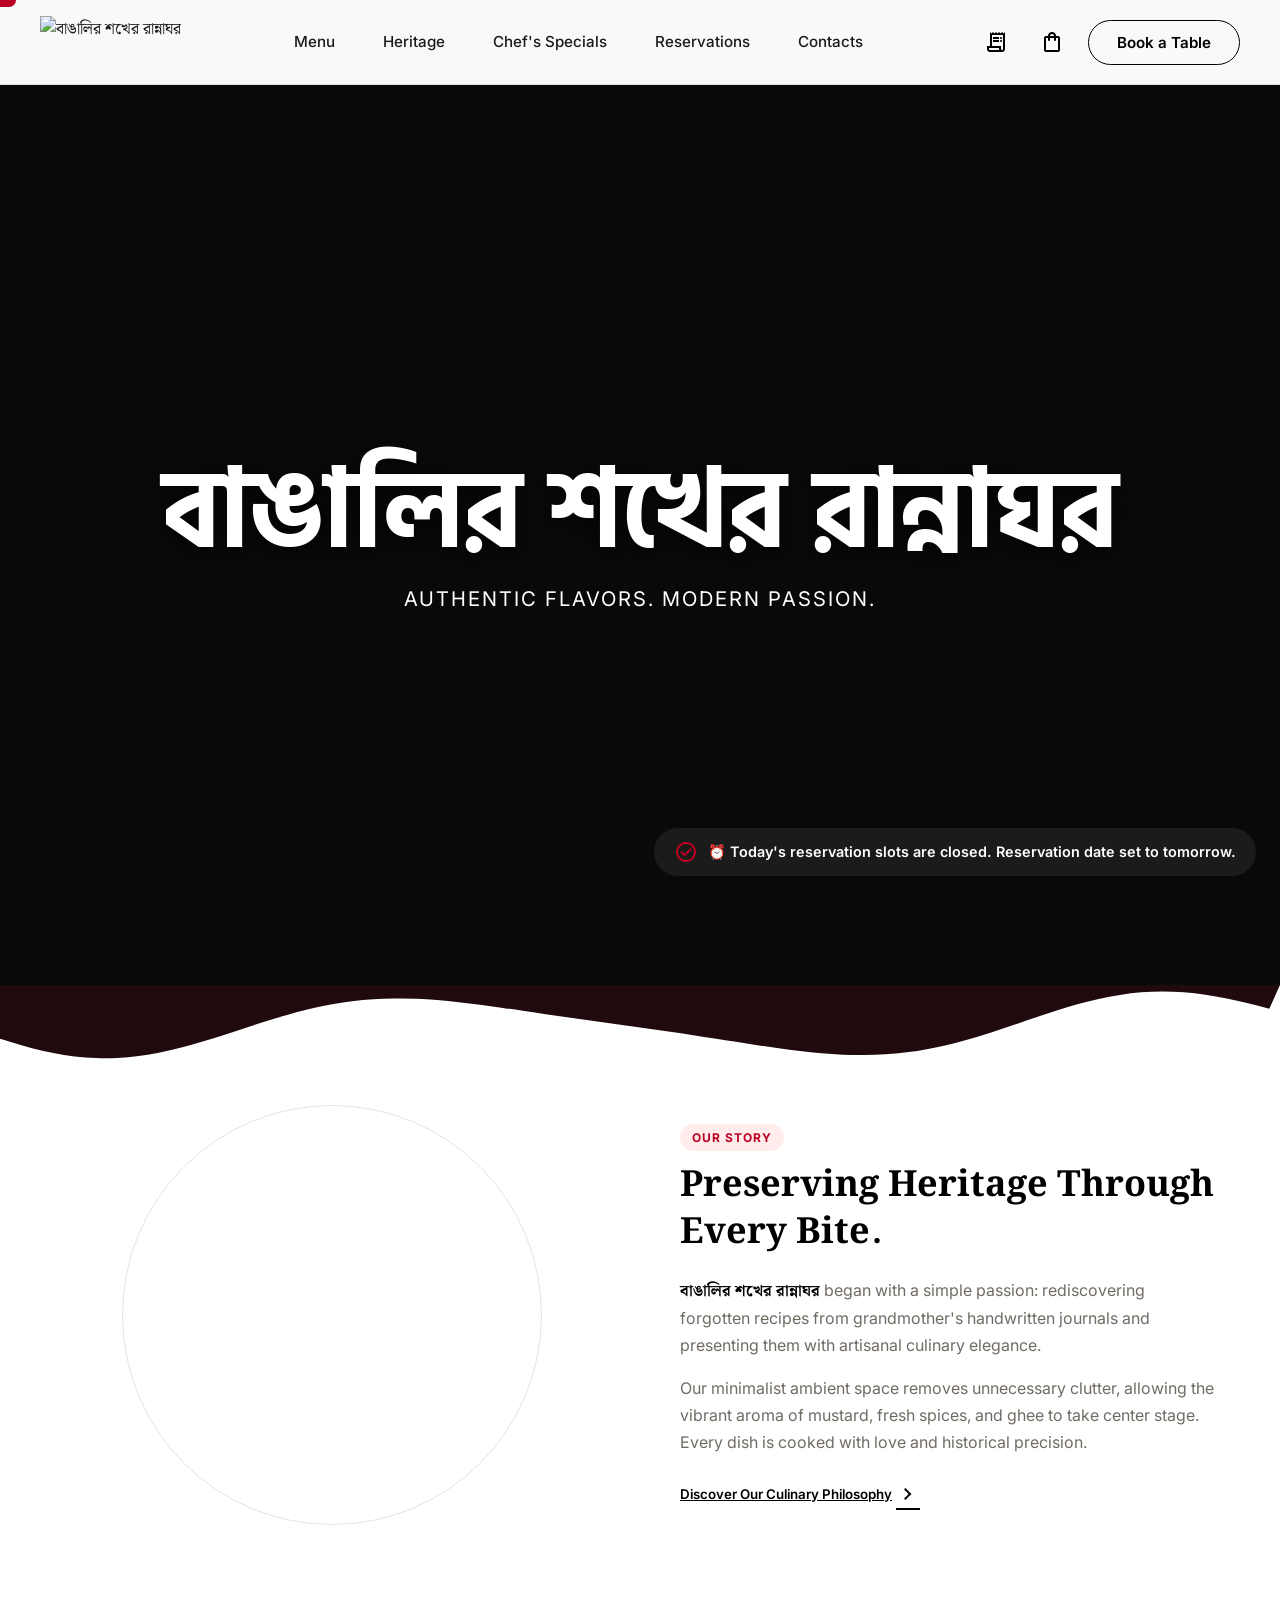
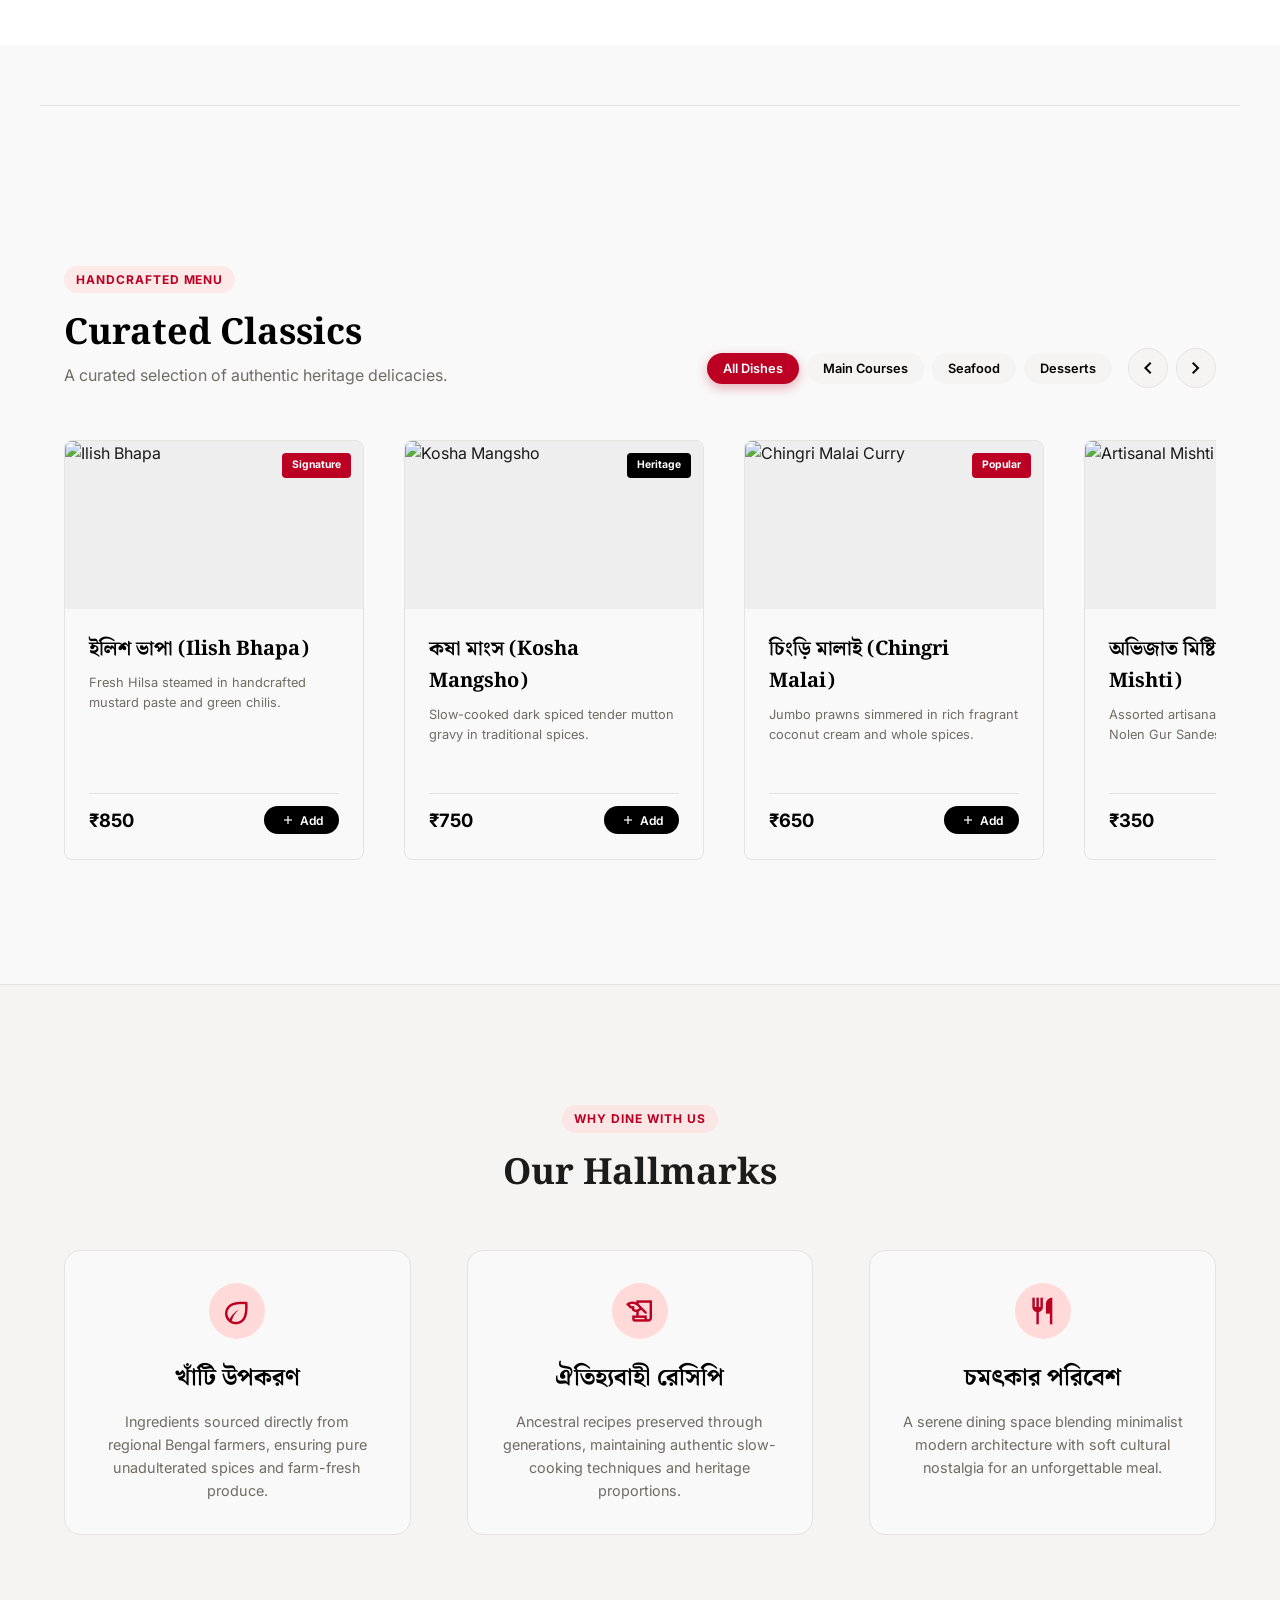
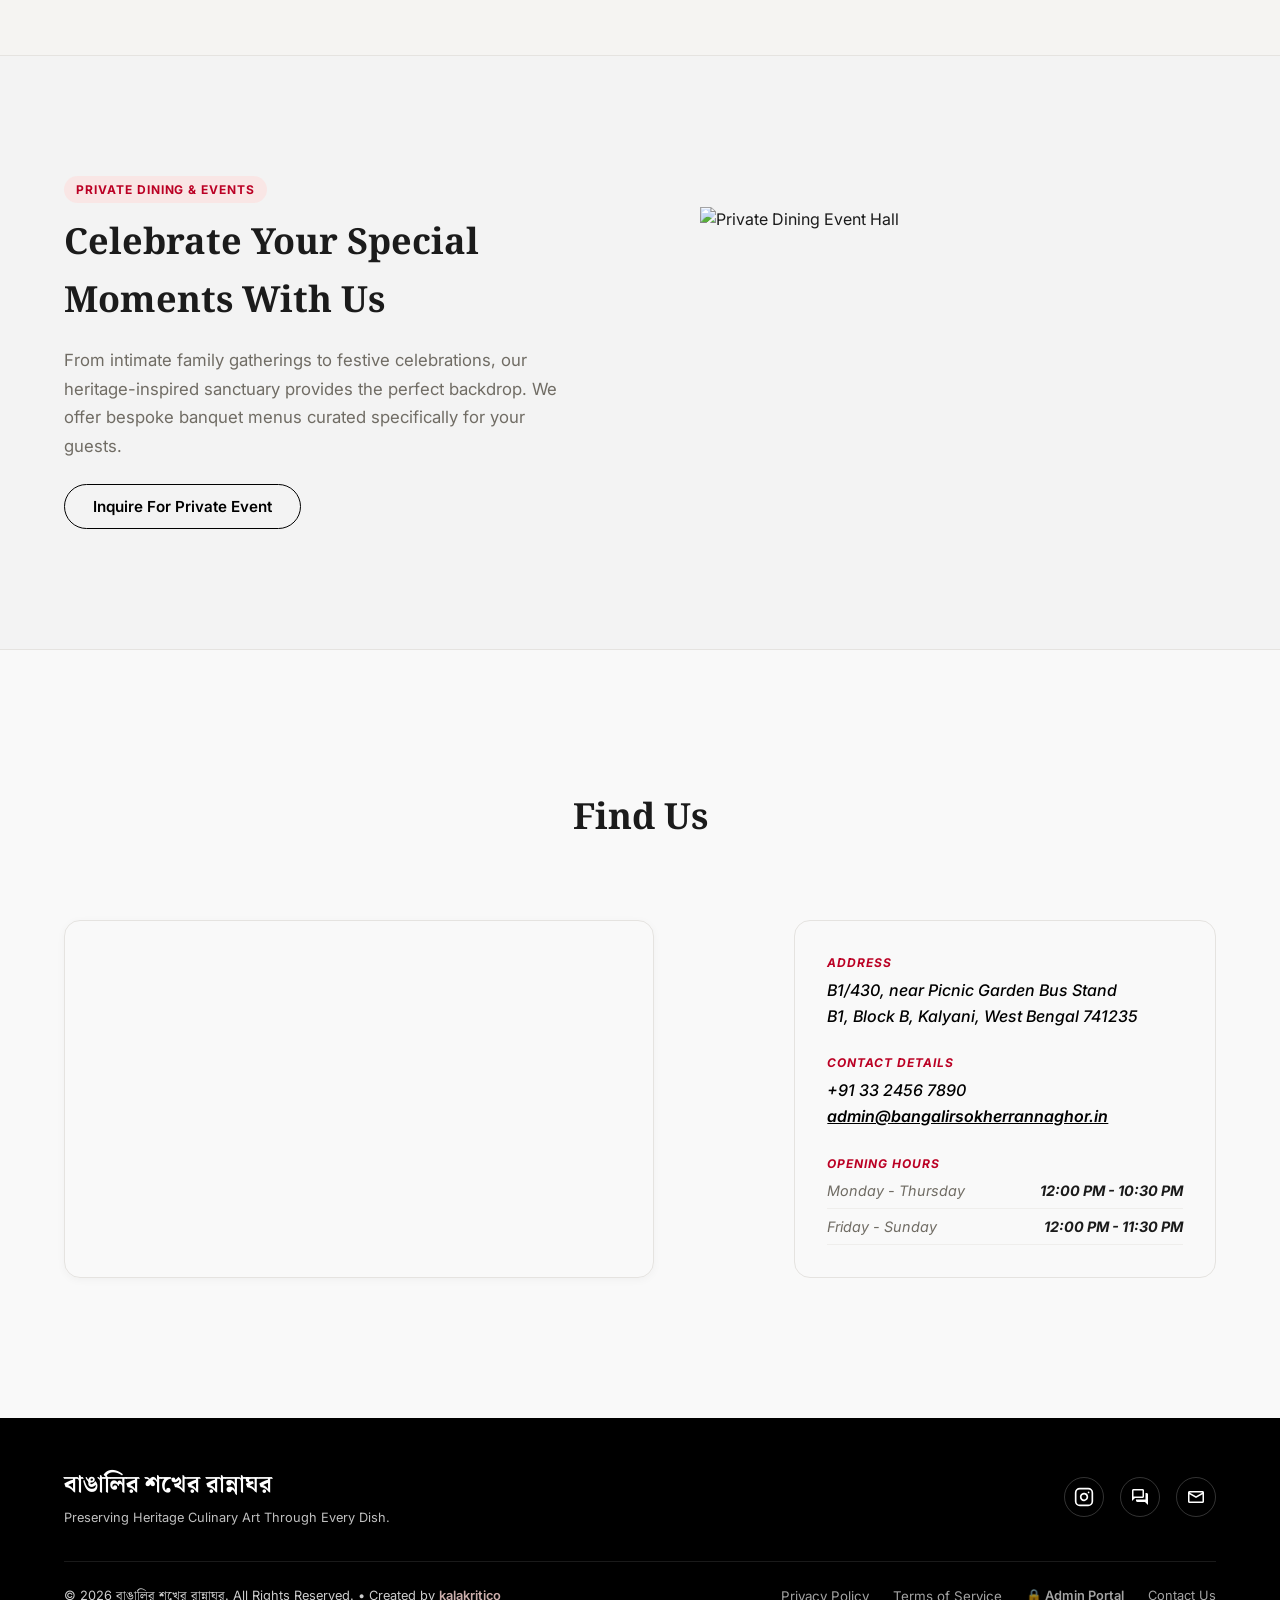
==== index.html @ 38b434b3 "feat: Lenis & GSAP smooth scroll integration, Kalyani outlet restriction, mobile bottom nav, and per" ====
<!DOCTYPE html>
<html lang="bn">

<head>
    <meta charset="utf-8">
    <meta name="viewport" content="width=device-width, initial-scale=1.0">
    <title>বাঙালির শখের রান্নাঘর - ঐতিহ্যের স্বাদ, আধুনিক ছোঁয়ায়</title>
    <meta name="description"
        content="বাঙালির শখের রান্নাঘর - Experience authentic Bengali cuisine crafted with heritage recipes and presented with modern elegance.">

    <!-- Google Fonts & Material Symbols -->
    <link rel="preconnect" href="https://fonts.googleapis.com">
    <link rel="preconnect" href="https://fonts.gstatic.com" crossorigin>
    <link
        href="https://fonts.googleapis.com/css2?family=Hind+Siliguri:wght@500;700&family=Montserrat:wght@700;900&family=Inter:wght@300;400;500;600;700;800;900&family=Noto+Serif+Bengali:wght@400;600;700&display=swap"
        rel="stylesheet">
    <link href="https://fonts.googleapis.com/css2?family=Material+Symbols+Outlined:wght,FILL@100..700,0..1&display=swap"
        rel="stylesheet">

    <!-- Preload Hero Animation Images for instant fluid transitions (Desktop only to conserve mobile network/memory) -->
    <link rel="preload" as="image" media="(min-width: 769px)"
        href="https://images.unsplash.com/photo-1596797038530-2c107229654b?q=80&w=2000&auto=format&fit=crop" />
    <link rel="preload" as="image" media="(min-width: 769px)"
        href="https://images.unsplash.com/photo-1631515243349-e0cb75fb8d3a?q=80&w=2000&auto=format&fit=crop" />
    <link rel="preload" as="image" media="(min-width: 769px)"
        href="https://images.unsplash.com/photo-1606491956689-2ea866880c84?q=80&w=2000&auto=format&fit=crop" />
    <link rel="preload" as="image" media="(min-width: 769px)"
        href="https://images.unsplash.com/photo-1626777552726-4a6b54c97e46?q=80&w=2000&auto=format&fit=crop" />
    <link rel="preload" as="image" media="(min-width: 769px)"
        href="https://images.unsplash.com/photo-1589301760014-d929f39ce9b1?q=80&w=2000&auto=format&fit=crop" />
    <link rel="preload" as="image" media="(min-width: 769px)"
        href="https://images.unsplash.com/photo-1601050690597-df0568f70950?q=80&w=2000&auto=format&fit=crop" />

    <!-- Google Maps Preconnect & Map Embed Preload -->
    <link rel="preconnect" href="https://www.google.com">
    <link rel="preconnect" href="https://maps.googleapis.com">
    <link rel="preload" as="document" href="https://www.google.com/maps/embed?pb=!1m18!1m12!1m3!1d3674.3214541484055!2d88.4342!3d22.9772!2m3!1f0!2f0!3f0!3m2!1i1024!2i768!4f13.1!3m3!1m2!1s0x39f89551c6c646b9%3A0xb695b28aa1a7bb02!2sBlock%20B%2C%20Kalyani%2C%20West%20Bengal%20741235!5e0!3m2!1sen!2sin!4v1700000000000!5m2!1sen!2sin">

    <!-- Pure Vanilla CSS Style File -->
    <link rel="stylesheet" href="style.css">
</head>

<body>
    <!-- Full-Screen Application Preloader with Animated Culinary Palette -->
    <div id="app-preloader" class="app-preloader">
        <div class="preloader-content">
            <div class="palette-container">
                <div class="palette-ring"></div>
                <div class="palette-core">
                    <span class="material-symbols-outlined palette-icon">skillet</span>
                </div>
            </div>
            <h2 class="preloader-title font-bengali">বাঙালির শখের রান্নাঘর</h2>
            <p class="preloader-subtitle">Loading Heritage Flavors...</p>
            <div class="preloader-progress-track">
                <div id="preloader-progress-bar" class="preloader-progress-bar"></div>
            </div>
            <span id="preloader-percent" class="preloader-percent">0%</span>
        </div>
    </div>

    <!-- Custom Mouse Cursor Elements -->
    <div id="custom-cursor" class="custom-cursor"></div>
    <div id="custom-cursor-follower" class="custom-cursor-follower"></div>

    <!-- Site Header & Navigation Bar -->
    <header class="site-header">
        <div class="container header-inner">
            <a href="#" class="brand-logo" aria-label="বাঙালির শখের রান্নাঘর Home">
                <img src="BSR 01 cmyk.png" alt="বাঙালির শখের রান্নাঘর" class="brand-logo-img">
            </a>

            <nav class="nav-links">
                <a href="#menu" class="nav-link">Menu</a>
                <a href="#heritage" class="nav-link">Heritage</a>
                <a href="#specials" class="nav-link">Chef's Specials</a>
                <a href="#celebrate" class="nav-link">Reservations</a>
                <a href="#contact" class="nav-link">Contacts</a>
            </nav>

            <div class="header-actions">
                <button id="orders-history-btn" class="cart-icon-btn" title="View Order History"
                    aria-label="View Order History">
                    <span class="material-symbols-outlined">receipt_long</span>
                    <span id="orders-badge" class="cart-badge hidden"
                        style="background-color: var(--color-primary);">0</span>
                </button>

                <button id="cart-btn" class="cart-icon-btn" aria-label="View Cart">
                    <span class="material-symbols-outlined">shopping_bag</span>
                    <span id="cart-badge" class="cart-badge hidden">0</span>
                </button>

                <button id="open-reserve-btn" class="btn btn-primary">
                    Book a Table
                </button>

            </div>
        </div>
    </header>

    <!-- Main Web Content -->
    <main>
        <!-- ─── HERO SECTION (FROM HERO.HTML) ─── -->
        <section class="hero" id="hero">

            <!-- ── BACKGROUND BASE ── -->
            <div class="hero-base-images" id="heroBaseImages">
                <div class="hero-base-stitch"
                    style="background-image: url('https://images.unsplash.com/photo-1596797038530-2c107229654b?q=80&w=2000&auto=format&fit=crop');">
                </div>
                <div class="hero-bg-solid" id="heroBgSolid"
                    style="background-image: url('https://images.unsplash.com/photo-1596797038530-2c107229654b?q=80&w=2000&auto=format&fit=crop');">
                </div>
            </div>

            <!-- ── SPOTLIGHT LAYER (Fluid Blob tracking mouse) ── -->
            <div class="hero-reveal" id="revealLayer">
                <div class="reveal-img active"
                    style="background-image: url('https://images.unsplash.com/photo-1596797038530-2c107229654b?q=80&w=2000&auto=format&fit=crop')">
                </div>
                <div class="reveal-img"
                    style="background-image: url('https://images.unsplash.com/photo-1631515243349-e0cb75fb8d3a?q=80&w=2000&auto=format&fit=crop')">
                </div>
                <div class="reveal-img"
                    style="background-image: url('https://images.unsplash.com/photo-1606491956689-2ea866880c84?q=80&w=2000&auto=format&fit=crop')">
                </div>
                <div class="reveal-img"
                    style="background-image: url('https://images.unsplash.com/photo-1626777552726-4a6b54c97e46?q=80&w=2000&auto=format&fit=crop')">
                </div>
                <div class="reveal-img"
                    style="background-image: url('https://images.unsplash.com/photo-1589301760014-d929f39ce9b1?q=80&w=2000&auto=format&fit=crop')">
                </div>
                <div class="reveal-img"
                    style="background-image: url('https://images.unsplash.com/photo-1601050690597-df0568f70950?q=80&w=2000&auto=format&fit=crop')">
                </div>
            </div>

            <!-- ── CLONE LAYER (Detaches from spotlight, expands, and fades) ── -->
            <div class="hero-reveal" id="cloneLayer">
                <div class="reveal-img active" id="cloneImg"></div>
            </div>

            <!-- ── SVG BORDER OVERLAY (Traces the expanding blob) ── -->
            <svg class="blob-overlay" xmlns="http://www.w3.org/2000/svg">
                <path id="blobBorder" class="blob-border" d="" />
            </svg>

            <div class="hero-text" id="heroText">
                <h1>বাঙালির শখের রান্নাঘর</h1>
                <p>Authentic Flavors. Modern Passion.</p>
            </div>
        </section>

        <!-- Our Story Section (Enforced Light Background across all themes) -->
        <section id="heritage" class="story-section" style="color-scheme: light; background-color: #ffffff;">
            <!-- Dynamic Scroll Wave Background -->
            <div class="story-wave-container">
                <svg class="story-wave-svg" viewBox="0 0 1440 600" preserveAspectRatio="none"
                    xmlns="http://www.w3.org/2000/svg">
                    <path id="storyWavePath" d="M 0,0 L 0,0 C 480,0 960,0 1440,0 L 1440,0 Z" fill="#200a0d"></path>
                </svg>
            </div>

            <div class="container story-grid">
                <figure class="story-image-wrap">
                    <div class="story-image-frame">
                        <img alt="Bengali Culinary Heritage"
                            src="https://lh3.googleusercontent.com/aida-public/[base64]">
                    </div>
                    <div class="story-blur-accent"></div>
                </figure>

                <div>
                    <span class="section-label">Our Story</span>
                    <h2 class="story-title">Preserving Heritage Through Every Bite.</h2>
                    <p class="story-text">
                        <strong class="font-bengali brand-highlight">বাঙালির শখের রান্নাঘর</strong>
                        began with a simple passion: rediscovering forgotten recipes from grandmother's handwritten
                        journals and presenting them with artisanal culinary elegance.
                    </p>
                    <p class="story-text">
                        Our minimalist ambient space removes unnecessary clutter, allowing the vibrant aroma of mustard,
                        fresh spices, and ghee to take center stage. Every dish is cooked with love and historical
                        precision.
                    </p>
                    <div style="padding-top: 8px;">
                        <button id="read-story-btn" class="story-btn">
                            <span>Discover Our Culinary Philosophy</span>
                            <span class="material-symbols-outlined btn-icon">chevron_right</span>
                        </button>
                    </div>
                </div>
            </div>
        </section>

        <!-- Section Divider -->
        <div class="container divider-wrapper">
            <hr class="section-divider">
        </div>

        <!-- Curated Menu Section -->
        <section id="menu" class="menu-section">
            <div class="menu-bg-backdrop" id="menuBgBackdrop"></div>
            <div class="menu-bg-overlay" id="menuBgOverlay"></div>
            <div class="menu-texture-overlay" id="menuTextureOverlay"></div>
            <div class="container" style="position: relative; z-index: 2;">
                <div class="menu-header">
                    <div>
                        <span class="section-label">Handcrafted Menu</span>
                        <h2 class="menu-title">Curated Classics</h2>
                        <p style="color: var(--color-text-muted);">A curated selection of authentic heritage delicacies.
                        </p>
                    </div>

                    <div style="display: flex; align-items: center; gap: 16px; flex-wrap: wrap;">
                        <div class="menu-filters">
                            <button class="menu-filter active" data-category="all">All Dishes</button>
                            <button class="menu-filter" data-category="mains">Main Courses</button>
                            <button class="menu-filter" data-category="seafood">Seafood</button>
                            <button class="menu-filter" data-category="sweets">Desserts</button>
                        </div>

                        <!-- Desktop Slide Control Navigation Buttons -->
                        <div class="menu-slider-nav">
                            <button id="menu-prev-btn" class="slider-nav-btn" aria-label="Previous Slide"
                                title="Previous Slide">
                                <span class="material-symbols-outlined">chevron_left</span>
                            </button>
                            <button id="menu-next-btn" class="slider-nav-btn" aria-label="Next Slide"
                                title="Next Slide">
                                <span class="material-symbols-outlined">chevron_right</span>
                            </button>
                        </div>
                    </div>
                </div>

                <!-- Recipe Horizontal Slider Wrap -->
                <div class="dishes-slider-wrap">
                    <div class="dishes-grid" id="dishes-container">
                        <!-- Dish 1 -->
                        <article class="dish-card" data-category="seafood">
                            <div class="dish-img-wrap">
                                <img alt="Ilish Bhapa"
                                    src="https://lh3.googleusercontent.com/aida-public/[base64]">
                                <span class="dish-badge">Signature</span>
                            </div>
                            <div class="dish-body">
                                <div>
                                    <h3 class="dish-name">ইলিশ ভাপা (Ilish Bhapa)</h3>
                                    <p class="dish-desc">Fresh Hilsa steamed in handcrafted mustard paste and green
                                        chilis.
                                    </p>
                                </div>
                                <div class="dish-footer">
                                    <span class="dish-price">₹850</span>
                                    <button class="add-to-cart-btn" data-name="Ilish Bhapa" data-price="850">
                                        <span class="material-symbols-outlined" style="font-size: 16px;">add</span>
                                        Add
                                    </button>
                                </div>
                            </div>
                        </article>

                        <!-- Dish 2 -->
                        <article class="dish-card" data-category="mains">
                            <div class="dish-img-wrap">
                                <img alt="Kosha Mangsho"
                                    src="https://lh3.googleusercontent.com/aida-public/[base64]">
                                <span class="dish-badge bg-primary">Heritage</span>
                            </div>
                            <div class="dish-body">
                                <div>
                                    <h3 class="dish-name">কষা মাংস (Kosha Mangsho)</h3>
                                    <p class="dish-desc">Slow-cooked dark spiced tender mutton gravy in traditional
                                        spices.
                                    </p>
                                </div>
                                <div class="dish-footer">
                                    <span class="dish-price">₹750</span>
                                    <button class="add-to-cart-btn" data-name="Kosha Mangsho" data-price="750">
                                        <span class="material-symbols-outlined" style="font-size: 16px;">add</span>
                                        Add
                                    </button>
                                </div>
                            </div>
                        </article>

                        <!-- Dish 3 -->
                        <article class="dish-card" data-category="seafood">
                            <div class="dish-img-wrap">
                                <img alt="Chingri Malai Curry"
                                    src="https://lh3.googleusercontent.com/aida-public/[base64]">
                                <span class="dish-badge">Popular</span>
                            </div>
                            <div class="dish-body">
                                <div>
                                    <h3 class="dish-name">চিংড়ি মালাই (Chingri Malai)</h3>
                                    <p class="dish-desc">Jumbo prawns simmered in rich fragrant coconut cream and whole
                                        spices.</p>
                                </div>
                                <div class="dish-footer">
                                    <span class="dish-price">₹650</span>
                                    <button class="add-to-cart-btn" data-name="Chingri Malai" data-price="650">
                                        <span class="material-symbols-outlined" style="font-size: 16px;">add</span>
                                        Add
                                    </button>
                                </div>
                            </div>
                        </article>

                        <!-- Dish 4 -->
                        <article class="dish-card" data-category="sweets">
                            <div class="dish-img-wrap">
                                <img alt="Artisanal Mishti"
                                    src="https://lh3.googleusercontent.com/aida-public/[base64]">
                                <span class="dish-badge bg-primary">Sweetmeat</span>
                            </div>
                            <div class="dish-body">
                                <div>
                                    <h3 class="dish-name">অভিজাত মিষ্টি (Artisanal Mishti)</h3>
                                    <p class="dish-desc">Assorted artisanal sweetmeats including Nolen Gur Sandesh &
                                        Rosogolla.</p>
                                </div>
                                <div class="dish-footer">
                                    <span class="dish-price">₹350</span>
                                    <button class="add-to-cart-btn" data-name="Artisanal Mishti" data-price="350">
                                        <span class="material-symbols-outlined" style="font-size: 16px;">add</span>
                                        Add
                                    </button>
                                </div>
                            </div>
                        </article>
                    </div>
                </div>
            </div>
        </section>

        <!-- Features Section -->
        <section id="specials" class="features-section">
            <div class="container">
                <div style="text-align: center; max-width: 600px; margin: 0 auto 48px;">
                    <span class="section-label">Why Dine With Us</span>
                    <h2 class="font-bengali" style="font-size: 2.25rem; font-weight: 700;">Our Hallmarks</h2>
                </div>

                <div class="features-grid">
                    <article class="feature-card">
                        <div class="feature-icon-box">
                            <span class="material-symbols-outlined" style="font-size: 32px;">eco</span>
                        </div>
                        <h3 class="feature-title">খাঁটি উপকরণ</h3>
                        <p class="feature-desc">Ingredients sourced directly from regional Bengal farmers, ensuring pure
                            unadulterated spices and farm-fresh produce.</p>
                    </article>

                    <article class="feature-card">
                        <div class="feature-icon-box">
                            <span class="material-symbols-outlined" style="font-size: 32px;">history_edu</span>
                        </div>
                        <h3 class="feature-title">ঐতিহ্যবাহী রেসিপি</h3>
                        <p class="feature-desc">Ancestral recipes preserved through generations, maintaining authentic
                            slow-cooking techniques and heritage proportions.</p>
                    </article>

                    <article class="feature-card">
                        <div class="feature-icon-box">
                            <span class="material-symbols-outlined" style="font-size: 32px;">restaurant</span>
                        </div>
                        <h3 class="feature-title">চমৎকার পরিবেশ</h3>
                        <p class="feature-desc">A serene dining space blending minimalist modern architecture with soft
                            cultural nostalgia for an unforgettable meal.</p>
                    </article>
                </div>
            </div>
        </section>

        <!-- Private Events Section -->
        <section id="celebrate" class="events-section">
            <div class="container events-grid">
                <div>
                    <span class="section-label">Private Dining & Events</span>
                    <h2 class="font-bengali" style="font-size: 2.25rem; font-weight: 700; margin-bottom: 16px;">
                        Celebrate Your Special Moments With Us</h2>
                    <p
                        style="color: var(--color-text-muted); font-size: 1.05rem; line-height: 1.7; margin-bottom: 24px;">
                        From intimate family gatherings to festive celebrations, our heritage-inspired sanctuary
                        provides the perfect backdrop. We offer bespoke banquet menus curated specifically for your
                        guests.
                    </p>
                    <button id="event-inquire-btn" class="btn btn-primary">Inquire For Private Event</button>
                </div>

                <figure class="hero-image-card" style="aspect-ratio: 16/9;">
                    <img alt="Private Dining Event Hall"
                        src="https://lh3.googleusercontent.com/aida-public/[base64]">
                </figure>
            </div>
        </section>

        <!-- Contact & Map Section -->
        <section id="contact" class="contact-section">
            <div class="container">
                <h2 class="font-bengali contact-title">Find Us</h2>

                <div class="contact-grid">
                    <div class="map-wrapper">
                        <iframe
                            src="https://www.google.com/maps/embed?pb=!1m18!1m12!1m3!1d3674.3214541484055!2d88.4342!3d22.9772!2m3!1f0!2f0!3f0!3m2!1i1024!2i768!4f13.1!3m3!1m2!1s0x39f89551c6c646b9%3A0xb695b28aa1a7bb02!2sBlock%20B%2C%20Kalyani%2C%20West%20Bengal%20741235!5e0!3m2!1sen!2sin!4v1700000000000!5m2!1sen!2sin"
                            loading="lazy" referrerpolicy="no-referrer-when-downgrade" title="Restaurant Map Location">
                        </iframe>
                    </div>

                    <address class="contact-card">
                        <div class="contact-item">
                            <h4>Address</h4>
                            <p>B1/430, near Picnic Garden Bus Stand<br>B1, Block B, Kalyani, West Bengal 741235</p>
                        </div>
                        <div class="contact-item">
                            <h4>Contact Details</h4>
                            <p>+91 33 2456 7890<br><a href="mailto:admin@bangalirsokherrannaghor.in"
                                    style="color: var(--color-primary); font-weight: 600; text-decoration: underline;">admin@bangalirsokherrannaghor.in</a>
                            </p>
                        </div>
                        <div class="contact-item">
                            <h4>Opening Hours</h4>
                            <div>
                                <div class="hours-row">
                                    <span style="color: var(--color-text-muted);">Monday - Thursday</span>
                                    <strong>12:00 PM - 10:30 PM</strong>
                                </div>
                                <div class="hours-row">
                                    <span style="color: var(--color-text-muted);">Friday - Sunday</span>
                                    <strong>12:00 PM - 11:30 PM</strong>
                                </div>
                            </div>
                        </div>
                    </address>
                </div>
            </div>
        </section>
    </main>

    <!-- Table Reservation Modal -->
    <div id="reservation-modal" class="modal-backdrop">
        <div class="modal-box">
            <button id="close-modal-btn" class="modal-close-btn">
                <span class="material-symbols-outlined">close</span>
            </button>

            <div style="margin-bottom: 24px;">
                <span class="section-label">Table Booking</span>
                <h3 class="font-bengali" style="font-size: 1.5rem; font-weight: 700; margin-top: 4px;">Book Your
                    Culinary Experience</h3>
            </div>

            <form id="reservation-form">
                <div class="form-group">
                    <label class="form-label">Booking Category</label>
                    <select id="res-type" class="form-select">
                        <option value="Table Booking">Table Booking (খাবার টেবিল বুকিং)</option>
                        <option value="Private Event">Private Event / Banquet Inquiry (ব্যক্তিগত অনুষ্ঠান)</option>
                    </select>
                </div>

                <div class="form-group" style="margin-top: 12px;">
                    <label class="form-label">Full Name *</label>
                    <input type="text" id="res-name" required placeholder="Enter your full name" class="form-input">
                </div>

                <div class="form-row" style="margin-top: 12px;">
                    <div class="form-group">
                        <label class="form-label">Phone Number *</label>
                        <input type="tel" id="res-phone" required placeholder="+91 98765 43210" class="form-input">
                    </div>
                    <div class="form-group">
                        <label class="form-label">Guests Count *</label>
                        <select id="res-guests" class="form-select">
                            <option value="2">2 Guests</option>
                            <option value="4">4 Guests</option>
                            <option value="6">6 Guests</option>
                            <option value="10">10+ Guests (Private Event)</option>
                            <option value="25">25+ Guests (Banquet Hall)</option>
                        </select>
                    </div>
                </div>

                <div class="form-row" style="margin-top: 12px;">
                    <div class="form-group">
                        <label class="form-label">Date *</label>
                        <input type="date" id="res-date" required class="form-input">
                    </div>
                    <div class="form-group">
                        <label class="form-label">Time Slot *</label>
                        <select id="res-time" class="form-select">
                            <option value="12:30 PM (Lunch)">12:30 PM (Lunch)</option>
                            <option value="02:00 PM (Lunch)">02:00 PM (Lunch)</option>
                            <option value="07:30 PM (Dinner)">07:30 PM (Dinner)</option>
                            <option value="09:00 PM (Dinner)">09:00 PM (Dinner)</option>
                        </select>
                    </div>
                </div>

                <div class="form-group" style="margin-top: 12px;">
                    <label class="form-label">Restaurant Outlet Branch *</label>
                    <select id="res-outlet-id" class="form-select">
                        <option value="OUTLET-01" selected>📍 Kalyani Branch - Main Outlet (OUTLET-01)</option>
                    </select>
                </div>

                <div class="form-group" style="margin-top: 12px;">
                    <label class="form-label">Special Request / Event Notes</label>
                    <input type="text" id="res-requests" placeholder="e.g. Birthday setup, private hall, dietary notes"
                        class="form-input">
                </div>

                <button type="submit" class="btn btn-primary" style="width: 100%; margin-top: 20px;">
                    Confirm Reservation Request
                </button>
            </form>
        </div>
    </div>

    <!-- Cart Drawer -->
    <div id="cart-drawer" class="drawer-backdrop">
        <div class="drawer-content">
            <div>
                <div class="drawer-header">
                    <div style="display: flex; align-items: center; gap: 8px;">
                        <span class="material-symbols-outlined"
                            style="color: var(--color-secondary);">shopping_bag</span>
                        <h3 class="font-bengali" style="font-size: 1.25rem; font-weight: 700;">Your Order Cart</h3>
                    </div>
                    <button id="close-cart-btn" class="modal-close-btn">
                        <span class="material-symbols-outlined">close</span>
                    </button>
                </div>

                <div id="cart-items" class="drawer-body" style="padding-top: 16px;">
                    <p id="empty-cart-msg" style="color: var(--color-text-muted); text-align: center; padding: 32px 0;">
                        Your cart is currently empty.</p>
                </div>
            </div>

            <div style="border-top: 1px solid var(--color-border-subtle); padding-top: 16px;">
                <div
                    style="display: flex; justify-content: space-between; font-size: 0.9rem; color: var(--color-text-muted); margin-bottom: 6px;">
                    <span>Subtotal:</span>
                    <span id="cart-subtotal-val">₹0</span>
                </div>
                <div
                    style="display: flex; justify-content: space-between; font-size: 1.15rem; font-weight: 700; margin-bottom: 16px;">
                    <span>Total Amount:</span>
                    <span id="cart-total" style="color: var(--color-secondary);">₹0</span>
                </div>
                <div style="display: flex; gap: 8px;">
                    <button id="clear-cart-btn" class="btn btn-outline"
                        style="flex: 1; padding: 10px; font-size: 0.8rem;">Clear</button>
                    <button id="checkout-btn" class="btn btn-secondary" style="flex: 2;">Proceed to Checkout</button>
                </div>
            </div>
        </div>
    </div>

    <!-- Full Checkout System Page Modal -->
    <div id="checkout-modal" class="modal-backdrop">
        <div class="modal-box checkout-modal-box">
            <button id="close-checkout-btn" class="modal-close-btn">
                <span class="material-symbols-outlined">close</span>
            </button>

            <div style="margin-bottom: 20px;">
                <span class="section-label">Secure Checkout System</span>
                <h3 class="font-bengali" style="font-size: 1.6rem; font-weight: 700; margin-top: 4px;">Complete Your
                    Order</h3>
            </div>

            <div class="checkout-grid">
                <!-- Left Column: Customer & Delivery Information Form -->
                <form id="checkout-form" class="checkout-form">
                    <h4 class="checkout-section-title"><span class="material-symbols-outlined">person</span> Customer
                        Information</h4>

                    <div class="form-group">
                        <label class="form-label">Full Name *</label>
                        <input type="text" id="chk-name" required placeholder="e.g. Anirban Roy" class="form-input">
                    </div>

                    <div class="form-row">
                        <div class="form-group">
                            <label class="form-label">Phone Number *</label>
                            <input type="tel" id="chk-phone" required placeholder="+91 98765 43210" class="form-input">
                        </div>
                        <div class="form-group">
                            <label class="form-label">Email Address</label>
                            <input type="email" id="chk-email" placeholder="name@example.com" class="form-input">
                        </div>
                    </div>

                    <h4 class="checkout-section-title" style="margin-top: 20px;"><span
                            class="material-symbols-outlined">local_shipping</span> Order Type & Outlet Branch</h4>

                    <div class="form-group">
                        <label class="form-label">Restaurant Outlet Branch *</label>
                        <select id="chk-outlet-id" class="form-input" style="cursor: pointer;">
                            <option value="OUTLET-01" selected>📍 Kalyani Branch - Main Outlet (OUTLET-01)</option>
                        </select>
                    </div>

                    <div class="form-group">
                        <div class="order-type-selector">
                            <label class="radio-card">
                                <input type="radio" name="order-type" value="Delivery" checked>
                                <span class="material-symbols-outlined">delivery_dining</span>
                                <span>Home Delivery</span>
                            </label>
                            <label class="radio-card">
                                <input type="radio" name="order-type" value="Dine-In">
                                <span class="material-symbols-outlined">restaurant</span>
                                <span>Dine-In Table</span>
                            </label>
                            <label class="radio-card">
                                <input type="radio" name="order-type" value="Takeaway">
                                <span class="material-symbols-outlined">shopping_bag</span>
                                <span>Takeaway</span>
                            </label>
                        </div>
                    </div>

                    <div class="form-group">
                        <label class="form-label" id="chk-address-label">Delivery Address / Table No. *</label>
                        <input type="text" id="chk-address" required
                            placeholder="Enter full delivery address in Kalyani or Table No." class="form-input">
                    </div>

                    <h4 class="checkout-section-title" style="margin-top: 20px;"><span
                            class="material-symbols-outlined">payments</span> Select Payment Method</h4>
                    <div class="payment-options">
                        <label class="payment-card">
                            <input type="radio" name="payment-method" value="UPI / QR Code" checked>
                            <span class="material-symbols-outlined" style="color: #16a34a;">qr_code_scanner</span>
                            <div class="payment-info">
                                <strong>UPI / GPay / PhonePe</strong>
                                <span>Instant scan & pay</span>
                            </div>
                        </label>
                        <label class="payment-card">
                            <input type="radio" name="payment-method" value="Credit / Debit Card">
                            <span class="material-symbols-outlined" style="color: #2563eb;">credit_card</span>
                            <div class="payment-info">
                                <strong>Credit / Debit Card</strong>
                                <span>Visa, MasterCard, RuPay</span>
                            </div>
                        </label>
                        <label class="payment-card">
                            <input type="radio" name="payment-method" value="Cash on Delivery">
                            <span class="material-symbols-outlined"
                                style="color: var(--color-secondary);">payments</span>
                            <div class="payment-info">
                                <strong>Cash / Pay at Counter</strong>
                                <span>Pay cash upon delivery</span>
                            </div>
                        </label>
                    </div>

                    <button type="submit" class="btn btn-secondary"
                        style="width: 100%; margin-top: 24px; padding: 14px; font-size: 1rem; font-weight: 700;">
                        <span class="material-symbols-outlined">lock</span> Place Order & Save to Database
                    </button>
                </form>

                <!-- Right Column: Order Summary & Coupon -->
                <div class="checkout-summary-box">
                    <h4 class="checkout-section-title"><span class="material-symbols-outlined">shopping_cart</span>
                        Order Summary</h4>
                    <div id="checkout-item-list" class="checkout-item-list"></div>

                    <!-- Promo Code Box -->
                    <div class="coupon-box" style="margin-top: 20px;">
                        <label class="form-label">Apply Promo Coupon</label>
                        <div class="coupon-input-wrap">
                            <input type="text" id="coupon-input" placeholder="e.g. BENGAL10" class="form-input"
                                style="text-transform: uppercase;">
                            <button id="apply-coupon-btn" class="btn btn-primary" type="button"
                                style="padding: 8px 16px; font-size: 0.8rem;">Apply</button>
                        </div>
                        <div id="coupon-message" class="coupon-msg hidden"></div>
                    </div>

                    <!-- Price Calculations -->
                    <div class="bill-details" style="margin-top: 20px;">
                        <div class="bill-row">
                            <span>Subtotal</span>
                            <span id="chk-subtotal">₹0</span>
                        </div>
                        <div class="bill-row">
                            <span>Taxes & GST (5%)</span>
                            <span id="chk-tax">₹0</span>
                        </div>
                        <div class="bill-row">
                            <span>Packaging & Delivery</span>
                            <span id="chk-delivery">₹40</span>
                        </div>
                        <div class="bill-row discount-row hidden" id="discount-container">
                            <span>Promo Discount</span>
                            <span id="chk-discount" style="color: #16a34a; font-weight: 700;">-₹0</span>
                        </div>
                        <hr style="border: none; border-top: 1px solid var(--color-border-subtle); margin: 12px 0;">
                        <div class="bill-row total-row">
                            <strong>Total Amount</strong>
                            <strong id="chk-final-total"
                                style="color: var(--color-secondary); font-size: 1.3rem;">₹0</strong>
                        </div>
                    </div>
                </div>
            </div>
        </div>
    </div>

    <!-- Digital Receipt & Order Confirmation Modal -->
    <div id="receipt-modal" class="modal-backdrop">
        <div class="modal-box" style="max-width: 580px; padding: 32px;">
            <button id="close-receipt-btn" class="modal-close-btn">
                <span class="material-symbols-outlined">close</span>
            </button>
            <div style="text-align: center; margin-bottom: 20px;">
                <div class="success-icon-badge">
                    <span class="material-symbols-outlined" style="font-size: 40px; color: #16a34a;">check_circle</span>
                </div>
                <span class="section-label" style="background-color: rgba(22, 163, 74, 0.12); color: #16a34a;">Saved in
                    Database</span>
                <h3 class="font-bengali" style="font-size: 1.6rem; font-weight: 700; margin-top: 6px;">Order Confirmed!
                </h3>
                <p style="color: var(--color-text-muted); font-size: 0.85rem;">Your order has been recorded in the
                    system.</p>
            </div>

            <!-- Order Status Progress Bar -->
            <div class="order-tracker">
                <div class="tracker-step completed">
                    <span class="step-dot"></span>
                    <span>Order Placed</span>
                </div>
                <div class="tracker-step active">
                    <span class="step-dot"></span>
                    <span>Kitchen Prep</span>
                </div>
                <div class="tracker-step">
                    <span class="step-dot"></span>
                    <span>Ready</span>
                </div>
            </div>

            <div id="receipt-details" class="receipt-card"></div>

            <div style="display: flex; gap: 12px; margin-top: 20px;">
                <button id="print-receipt-btn" class="btn btn-outline"
                    style="flex: 1; padding: 10px; font-size: 0.85rem;">
                    <span class="material-symbols-outlined" style="font-size: 18px;">print</span> Print Receipt
                </button>
                <button id="view-orders-btn" class="btn btn-secondary"
                    style="flex: 1; padding: 10px; font-size: 0.85rem;">
                    View My Orders
                </button>
            </div>
        </div>
    </div>

    <!-- Order History Modal -->
    <div id="history-modal" class="modal-backdrop">
        <div class="modal-box" style="max-width: 650px; max-height: 85vh; overflow-y: auto; padding: 32px;">
            <button id="close-history-btn" class="modal-close-btn">
                <span class="material-symbols-outlined">close</span>
            </button>
            <div style="margin-bottom: 20px;">
                <span class="section-label">Order History</span>
                <h3 class="font-bengali" style="font-size: 1.6rem; font-weight: 700; margin-top: 4px;">My Past Orders
                </h3>
            </div>
            <div id="history-list" class="history-list"></div>
        </div>
    </div>

    <!-- Toast Notification -->
    <div id="toast" class="toast-notification">
        <span class="material-symbols-outlined" style="color: var(--color-secondary);">check_circle</span>
        <span id="toast-message">Item added to cart!</span>
    </div>

    <!-- Privacy Policy Modal -->
    <div id="privacy-modal" class="modal-backdrop">
        <div class="modal-box" style="max-width: 650px; max-height: 85vh; overflow-y: auto;">
            <button id="close-privacy-btn" class="modal-close-btn">
                <span class="material-symbols-outlined">close</span>
            </button>
            <div style="margin-bottom: 20px;">
                <span class="section-label">Legal Information</span>
                <h3 class="font-bengali" style="font-size: 1.6rem; font-weight: 700; margin-top: 4px;">Privacy Policy
                    (গোপনীয়তা নীতি)</h3>
            </div>
            <div
                style="font-size: 0.9rem; color: var(--color-text-muted); line-height: 1.7; display: flex; flex-direction: column; gap: 16px;">
                <p>Welcome to <strong>বাঙালির শখের রান্নাঘর</strong>. We value your trust and are committed to
                    protecting your personal privacy when dining with us or visiting our digital platforms.</p>

                <div>
                    <h4 style="color: var(--color-primary); font-weight: 700; margin-bottom: 4px;">1. Information We
                        Collect</h4>
                    <p>When you book a table, place an online order, or register for private dining events, we collect
                        essential details such as your name, phone number, email address, date, and party size to
                        fulfill your reservation.</p>
                </div>

                <div>
                    <h4 style="color: var(--color-primary); font-weight: 700; margin-bottom: 4px;">2. Use of Information
                    </h4>
                    <p>Your details are used solely to confirm restaurant reservations, communicate order statuses,
                        provide customer support, and enhance your culinary dining experience at our Kalyani location.
                    </p>
                </div>

                <div>
                    <h4 style="color: var(--color-primary); font-weight: 700; margin-bottom: 4px;">3. Data Protection &
                        Confidentiality</h4>
                    <p>We implement strict security measures to ensure your personal data remains safe. We do not sell,
                        trade, or share your private information with third parties under any circumstances.</p>
                </div>

                <div>
                    <h4 style="color: var(--color-primary); font-weight: 700; margin-bottom: 4px;">4. Contact Us</h4>
                    <p>If you have any questions regarding our privacy practices, feel free to contact us at
                        <a href="mailto:admin@bangalirsokherrannaghor.in"
                            style="color: var(--color-primary); font-weight: 600; text-decoration: underline;">admin@bangalirsokherrannaghor.in</a>
                        or call <strong>+91 33 2456 7890</strong>.
                    </p>
                </div>
            </div>
        </div>
    </div>

    <!-- Terms of Service Modal -->
    <div id="terms-modal" class="modal-backdrop">
        <div class="modal-box" style="max-width: 650px; max-height: 85vh; overflow-y: auto;">
            <button id="close-terms-btn" class="modal-close-btn">
                <span class="material-symbols-outlined">close</span>
            </button>
            <div style="margin-bottom: 20px;">
                <span class="section-label">Legal Information</span>
                <h3 class="font-bengali" style="font-size: 1.6rem; font-weight: 700; margin-top: 4px;">Terms of Service
                    (সেবার শর্তাবলী)</h3>
            </div>
            <div
                style="font-size: 0.9rem; color: var(--color-text-muted); line-height: 1.7; display: flex; flex-direction: column; gap: 16px;">
                <p>By accessing or using the services of <strong>বাঙালির শখের রান্নাঘর</strong>, you agree to comply
                    with the following terms and guidelines.</p>

                <div>
                    <h4 style="color: var(--color-primary); font-weight: 700; margin-bottom: 4px;">1. Reservations &
                        Table Holding</h4>
                    <p>Table reservations are held for 15 minutes past the scheduled arrival time. If your party is
                        delayed, please inform us promptly to maintain your table status.</p>
                </div>

                <div>
                    <h4 style="color: var(--color-primary); font-weight: 700; margin-bottom: 4px;">2. Pricing & Taxes
                    </h4>
                    <p>All prices listed on our heritage menu are in Indian Rupees (INR) and are subject to applicable
                        GST and local taxes. Prices may vary slightly during special festival seasons.</p>
                </div>

                <div>
                    <h4 style="color: var(--color-primary); font-weight: 700; margin-bottom: 4px;">3. Private Events &
                        Cancellations</h4>
                    <p>Private event hall bookings require advance confirmation. Banquet cancellations made at least 48
                        hours prior will receive a full refund of deposit fees.</p>
                </div>

                <div>
                    <h4 style="color: var(--color-primary); font-weight: 700; margin-bottom: 4px;">4. Authentic Heritage
                        Quality</h4>
                    <p>Every dish is handcrafted using traditional techniques. If you have specific dietary allergies,
                        kindly inform our service staff prior to ordering.</p>
                </div>
            </div>
        </div>
    </div>

    <!-- Site Footer -->
    <footer class="site-footer">
        <div class="container">
            <div class="footer-top">
                <div>
                    <h3 class="font-bengali" style="font-size: 1.5rem; font-weight: 700;">বাঙালির শখের রান্নাঘর</h3>
                    <p style="font-size: 0.8rem; opacity: 0.75; margin-top: 4px;">Preserving Heritage Culinary Art
                        Through Every Dish.</p>
                </div>

                <div class="social-links">
                    <a href="https://www.instagram.com" target="_blank" rel="noopener noreferrer" class="social-icon"
                        title="Follow us on Instagram" aria-label="Instagram">
                        <svg width="20" height="20" viewBox="0 0 24 24" fill="none" stroke="currentColor"
                            stroke-width="2" stroke-linecap="round" stroke-linejoin="round">
                            <rect x="2" y="2" width="20" height="20" rx="5" ry="5"></rect>
                            <path d="M16 11.37A4 4 0 1 1 12.63 8 4 4 0 0 1 16 11.37z"></path>
                            <line x1="17.5" y1="6.5" x2="17.51" y2="6.5"></line>
                        </svg>
                    </a>
                    <a href="#" class="social-icon" title="Community Forum"><span class="material-symbols-outlined"
                            style="font-size: 20px;">forum</span></a>
                    <a href="mailto:admin@bangalirsokherrannaghor.in" class="social-icon" title="Email Us"><span
                            class="material-symbols-outlined" style="font-size: 20px;">mail</span></a>
                </div>
            </div>

            <div class="footer-bottom">
                <p>© 2026 বাঙালির শখের রান্নাঘর. All Rights Reserved. • Created by <a href="https://kalakritico.in"
                        target="_blank" rel="noopener noreferrer" class="created-by-link">kalakritico</a></p>
                <div style="display: flex; gap: 24px; align-items: center;">
                    <button id="open-privacy-btn" style="opacity: 0.8; color: #ffffff; cursor: pointer;">Privacy
                        Policy</button>
                    <button id="open-terms-btn" style="opacity: 0.8; color: #ffffff; cursor: pointer;">Terms of
                        Service</button>
                    <a href="admin.html" style="opacity: 0.8; color: #ffffff; font-weight: 600;">🔒 Admin Portal</a>
                    <a href="#contact" style="opacity: 0.8;">Contact Us</a>
                </div>
            </div>
    </footer>

    <!-- Mobile Bottom Navigation Bar (Modern Website Experience) -->
    <nav class="mobile-bottom-nav" aria-label="Mobile Bottom Navigation">
        <a href="#" class="mobile-nav-item active" id="mnav-home">
            <span class="material-symbols-outlined">home</span>
            <span>Home</span>
        </a>
        <a href="#menu" class="mobile-nav-item" id="mnav-menu">
            <span class="material-symbols-outlined">restaurant_menu</span>
            <span>Menu</span>
        </a>
        <a href="#" class="mobile-nav-item" id="mnav-reserve">
            <span class="material-symbols-outlined">event_seat</span>
            <span>Reserve</span>
        </a>
        <a href="#" class="mobile-nav-item" id="mnav-cart">
            <div style="position: relative; display: inline-flex;">
                <span class="material-symbols-outlined">shopping_bag</span>
                <span id="mobile-cart-badge" class="cart-badge hidden"
                    style="position: absolute; top: -6px; right: -8px; font-size: 10px; padding: 2px 5px;">0</span>
            </div>
            <span>Cart</span>
        </a>
    </nav>

    <!-- Lenis Smooth Scroll Engine (by Studio Freight / Darkroom Engineering) -->
    <script src="https://cdn.jsdelivr.net/npm/@studio-freight/lenis@1.0.42/dist/lenis.min.js"></script>

    <!-- GSAP Core & Smooth Scroll Plugins -->
    <script src="https://cdnjs.cloudflare.com/ajax/libs/gsap/3.12.5/gsap.min.js"></script>
    <script src="https://cdnjs.cloudflare.com/ajax/libs/gsap/3.12.5/ScrollToPlugin.min.js"></script>
    <script src="https://cdnjs.cloudflare.com/ajax/libs/gsap/3.12.5/ScrollTrigger.min.js"></script>

    <!-- Pure Vanilla JS File -->
    <script src="script.js"></script>
</body>

</html>
---- style.css ----
/* ==========================================================================
   বাঙালির শখের রান্নাঘর - Pure Vanilla CSS Design System
   ========================================================================== */

@import url('https://fonts.googleapis.com/css2?family=Inter:wght@300;400;500;600;700;800;900&family=Noto+Serif+Bengali:wght@400;600;700&display=swap');

/* --- Root Color Tokens & CSS Variables --- */
:root {
    --color-primary: #000000;
    --color-on-primary: #ffffff;
    --color-primary-container: #1b1b1b;
    --color-secondary: #bb0024;
    --color-secondary-hover: #99001d;
    --color-secondary-fixed: #ffdad8;
    --color-surface: #f9f9f9;
    --color-surface-soft: #F5F4F2;
    --color-surface-container: #eeeeee;
    --color-surface-white: #ffffff;
    --color-on-surface: #1b1b1b;
    --color-border-subtle: #E5E3E0;
    --color-border-hover: #7e7576;
    --color-text-muted: #706C64;

    --font-main: 'Inter', 'Noto Serif Bengali', -apple-system, BlinkMacSystemFont, sans-serif;
    --font-bengali: 'Noto Serif Bengali', 'Inter', serif;

    --radius-sm: 4px;
    --radius-md: 8px;
    --radius-lg: 16px;
    --radius-full: 9999px;

    --shadow-sm: 0 2px 8px rgba(0, 0, 0, 0.04);
    --shadow-md: 0 4px 16px rgba(0, 0, 0, 0.08);
    --shadow-lg: 0 12px 32px rgba(0, 0, 0, 0.12);

    --transition: color 0.3s cubic-bezier(0.4, 0, 0.2, 1), background-color 0.3s cubic-bezier(0.4, 0, 0.2, 1), border-color 0.3s cubic-bezier(0.4, 0, 0.2, 1), opacity 0.3s cubic-bezier(0.4, 0, 0.2, 1), transform 0.3s cubic-bezier(0.4, 0, 0.2, 1);
    --container-max: 1200px;
}

/* --- Global Utility Classes --- */
.hidden {
    display: none !important;
}

/* --- Base & Reset --- */
*,
*::before,
*::after {
    box-sizing: border-box;
    margin: 0;
    padding: 0;
}

html {
    scroll-behavior: smooth;
    overscroll-behavior-y: bounce;
}

/* --- Lenis Premium Smooth Scroll Engine Rules --- */
html.lenis,
html.lenis body {
    height: auto;
}

.lenis.lenis-smooth {
    scroll-behavior: auto !important;
}

.lenis.lenis-smooth [data-lenis-prevent] {
    overscroll-behavior: contain;
}

.lenis.lenis-stopped {
    overflow: hidden;
}

.lenis.lenis-scrolling iframe {
    pointer-events: none;
}

/* --- Hardware-Accelerated Animation Classes (60fps GPU pipeline) --- */
.gsap-text-reveal {
    will-change: transform, opacity;
}

.gsap-parallax-wrap {
    overflow: hidden;
    position: relative;
}

.gsap-parallax-img,
.story-image-frame img,
.hero-image-card img {
    will-change: transform;
    transform: translate3d(0, 0, 0);
}

/* --- Mobile & Desktop Smooth Inertial Elastic Scroll --- */
.is-mobile html,
html.is-mobile,
.is-mobile body {
    scroll-behavior: smooth;
    -webkit-overflow-scrolling: touch;
    overscroll-behavior-y: bounce;
}

body {
    font-family: var(--font-main);
    background-color: var(--color-surface);
    color: var(--color-on-surface);
    line-height: 1.6;
    overflow-x: hidden;
    min-height: 100vh;
    display: flex;
    flex-direction: column;
    overscroll-behavior-y: bounce;
}

/* --- Smooth Damped Inertial Scrolling for Scrollable Containers --- */
.dishes-slider-wrap,
.modal-box,
.checkout-modal-box,
.drawer-content,
.drawer-body,
.history-list {
    scroll-behavior: smooth;
    -webkit-overflow-scrolling: touch;
    overscroll-behavior: contain;
}

/* Custom Sleek Scrollbar */
::-webkit-scrollbar {
    width: 8px;
    height: 8px;
}
::-webkit-scrollbar-track {
    background: transparent;
}
::-webkit-scrollbar-thumb {
    background: rgba(148, 163, 184, 0.35);
    border-radius: 9999px;
}
::-webkit-scrollbar-thumb:hover {
    background: rgba(245, 158, 11, 0.75);
}

img {
    max-width: 100%;
    height: auto;
    display: block;
}

a {
    color: inherit;
    text-decoration: none;
}

button {
    font-family: inherit;
    cursor: pointer;
    border: none;
    background: none;
}

/* --- Remove Browser Side Scrollbar --- */
html,
body {
    scrollbar-width: none;
    /* Firefox */
    -ms-overflow-style: none;
    /* IE & Edge */
}

::-webkit-scrollbar {
    display: none !important;
    width: 0 !important;
    height: 0 !important;
}

/* --- Global Layout Container --- */
.container {
    max-width: var(--container-max);
    margin: 0 auto;
    padding: 0 24px;
    width: 100%;
}

.font-bengali {
    font-family: var(--font-bengali);
}

.text-secondary {
    color: var(--color-secondary);
}

.bg-surface-soft {
    background-color: var(--color-surface-soft);
}

/* --- Header Navigation --- */
.site-header {
    position: sticky;
    top: 0;
    width: 100%;
    background-color: rgba(249, 249, 249, 0.97);
    border-bottom: 1px solid var(--color-border-subtle);
    z-index: 100;
    will-change: transform;
    transform: translateZ(0);
    transition: background-color 0.3s ease, border-color 0.3s ease;
}

.header-inner {
    display: flex;
    align-items: center;
    justify-content: space-between;
    padding: 16px 0;
}

.brand-logo {
    display: flex;
    align-items: center;
    gap: 8px;
    transition: var(--transition);
}

.brand-logo-img {
    height: 52px;
    width: auto;
    object-fit: contain;
    display: block;
    transition: transform 0.3s cubic-bezier(0.34, 1.56, 0.64, 1);
}

.brand-logo:hover .brand-logo-img {
    transform: scale(1.06);
}

.nav-links {
    display: flex;
    align-items: center;
    gap: 32px;
}

.nav-link {
    font-weight: 500;
    font-size: 0.95rem;
    color: var(--color-on-surface);
    transition: var(--transition);
}

.nav-link:hover {
    color: var(--color-secondary);
}

.header-actions {
    display: flex;
    align-items: center;
    gap: 16px;
}

.header-actions .btn {
    padding: 12px 28px;
    font-size: 0.95rem;
}

.cart-icon-btn {
    position: relative;
    padding: 8px;
    color: var(--color-primary);
    display: flex;
    align-items: center;
    justify-content: center;
    transition: var(--transition);
}

.cart-icon-btn:hover {
    color: var(--color-secondary);
}

.cart-badge {
    position: absolute;
    top: 2px;
    right: 2px;
    background-color: var(--color-secondary);
    color: #ffffff;
    font-size: 0.7rem;
    font-weight: 700;
    width: 18px;
    height: 18px;
    border-radius: 50%;
    display: flex;
    align-items: center;
    justify-content: center;
}

.mobile-toggle-btn {
    display: none;
    padding: 8px;
    color: var(--color-primary);
    background: none;
    border: none;
}

/* --- Custom Cursor --- */
@media (min-width: 769px) {

    html,
    body,
    a,
    button,
    input,
    select,
    textarea,
    label,
    [role="button"] {
        cursor: none !important;
    }
}

.custom-cursor,
.custom-cursor-follower {
    position: fixed !important;
    pointer-events: none !important;
    z-index: 2147483647 !important;
}

.custom-cursor {
    top: 0;
    left: 0;
    width: 10px;
    height: 10px;
    background-color: var(--color-secondary);
    border-radius: 50%;
    transform: translate(-50%, -50%);
    transition: width 0.3s cubic-bezier(0.175, 0.885, 0.32, 1.275),
        height 0.3s cubic-bezier(0.175, 0.885, 0.32, 1.275),
        border-radius 0.3s ease,
        background-color 0.3s ease,
        opacity 0.2s ease,
        visibility 0.2s ease;
}

.custom-cursor.hero-hide {
    opacity: 0 !important;
    visibility: hidden !important;
}

#hero,
#hero * {
    cursor: default !important;
}

.custom-cursor-follower {
    display: none !important;
}

/* Scroll Capsule Morph State */
.custom-cursor.scrolling {
    width: 32px;
    height: 14px;
    border-radius: 14px;
    background-color: var(--color-secondary);
}

/* Translucent Glass Magnifier Hover State */
.custom-cursor.magnify {
    width: 64px;
    height: 64px;
    background-color: rgba(187, 0, 36, 0.15);
    backdrop-filter: blur(2px);
    border: 1.5px solid var(--color-secondary);
    box-shadow: 0 6px 24px rgba(187, 0, 36, 0.3);
    border-radius: 50%;
}

@media (max-width: 768px) {
    .custom-cursor {
        display: none !important;
    }
}

/* --- Buttons --- */
.btn {
    display: inline-flex;
    align-items: center;
    justify-content: center;
    gap: 8px;
    font-weight: 600;
    font-size: 0.95rem;
    padding: 12px 28px;
    border-radius: var(--radius-full);
    text-align: center;
    position: relative;
    overflow: hidden;
    z-index: 1;
    cursor: pointer;
    background-color: transparent;
    border: 1.5px solid var(--color-primary);
    color: var(--color-primary);
    transition: color 0.4s ease, border-color 0.4s ease, transform 0.2s cubic-bezier(0.34, 1.56, 0.64, 1);
}

/* Upward Rising Curved Liquid Water Fill */
.btn::before {
    content: '';
    position: absolute;
    top: 0;
    left: -15%;
    width: 130%;
    height: 140%;
    background-color: var(--color-secondary);
    border-radius: 50% 50% 0 0 / 35% 35% 0 0;
    z-index: -1;
    transform: translateY(100%);
    will-change: transform;
    transition: transform 0.5s cubic-bezier(0.25, 1, 0.5, 1);
}

.btn:hover::before {
    transform: translateY(-20%);
}

.btn:hover {
    color: #ffffff !important;
    border-color: var(--color-secondary) !important;
    box-shadow: 0 8px 24px rgba(187, 0, 36, 0.35);
}

.btn:active {
    transform: scale(0.92) !important;
}

.btn-primary,
.btn-secondary,
.btn-outline {
    background-color: transparent;
    border: 1.5px solid var(--color-primary);
    color: var(--color-primary);
}

/* Click Ripple Ring Effect */
.ripple-effect {
    position: absolute;
    border-radius: 50%;
    background: rgba(255, 255, 255, 0.5);
    transform: scale(0);
    animation: btn-ripple-anim 0.6s ease-out;
    pointer-events: none;
}

@keyframes btn-ripple-anim {
    to {
        transform: scale(3.5);
        opacity: 0;
    }
}

/* --- Hero Section --- */
.hero {
    position: relative;
    height: 100vh;
    display: flex;
    align-items: center;
    justify-content: center;
    background: #0a0a0a;
    overflow: hidden;
}

/* ── BACKGROUND LAYER ── */
.hero-base-images {
    position: absolute;
    top: 0;
    left: 0;
    width: 100%;
    height: 100%;
    z-index: 1;
}

.hero-base-stitch {
    position: absolute;
    top: 0;
    left: 0;
    width: 100%;
    height: 100%;
    background-size: cover;
    background-position: center;
    opacity: 0.5;
    z-index: 0;
}

.hero-bg-solid {
    position: absolute;
    top: 0;
    left: 0;
    width: 100%;
    height: 100%;
    background-size: cover;
    background-position: center;
    opacity: 0.6;
    z-index: 1;
    transition: opacity 0.3s ease;
}

/* ── REVEAL LAYER (Fluid Blob Spotlight) ── */
.hero-reveal {
    position: absolute;
    top: 0;
    left: 0;
    width: 100%;
    height: 100%;
    z-index: 5;
    pointer-events: none;
    will-change: clip-path, opacity;
    transition: opacity 0.2s ease;
}

/* ── CLONE LAYER (Expanding Blob) ── */
#cloneLayer {
    z-index: 6;
    opacity: 0;
    will-change: clip-path, opacity;
}

/* ── SVG BORDER OVERLAY ── */
.blob-overlay {
    position: absolute;
    top: 0;
    left: 0;
    width: 100%;
    height: 100%;
    pointer-events: none;
    z-index: 7;
}

.blob-border {
    stroke: rgba(255, 255, 255, 0);
    stroke-width: 1.5;
    fill: none;
    will-change: stroke, d;
}

/* ── Images inside masks ── */
.reveal-img {
    position: absolute;
    top: 0;
    left: 0;
    width: 100%;
    height: 100%;
    background-size: cover;
    background-position: center;
    opacity: 0;
    z-index: 1;
    transition: none;
    backface-visibility: hidden;
}

.reveal-img.active {
    opacity: 1;
    z-index: 2;
}

/* ── HERO TEXT ── */
.hero-text {
    position: relative;
    z-index: 10;
    text-align: center;
    pointer-events: none;
}

.hero-text h1 {
    font-family: 'Hind Siliguri', sans-serif;
    font-size: 8.4vw;
    line-height: 1.1;
    margin-bottom: 10px;
    color: #ffffff;
    text-shadow: 0 10px 40px rgba(0, 0, 0, 0.7), 0 2px 10px rgba(0, 0, 0, 0.5);
    transition: opacity 0.3s ease;
}

.hero-text p {
    font-size: 1.58vw;
    letter-spacing: 2px;
    text-transform: uppercase;
    color: #ffffff;
    text-shadow: 0 5px 20px rgba(0, 0, 0, 0.7);
    transition: opacity 0.3s ease;
}

/* --- Our Story Section --- */
.story-section {
    position: relative;
    padding: 96px 0;
    overflow: hidden;
    background-color: #ffffff !important;
    color-scheme: light !important;
    transition: background-color 0.6s ease;
}

.story-wave-container {
    position: absolute;
    top: 0;
    left: 0;
    width: 100%;
    height: 100%;
    pointer-events: none;
    z-index: 1;
    overflow: hidden;
}

.story-wave-svg {
    width: 100%;
    height: 100%;
    display: block;
}

.story-grid {
    position: relative;
    z-index: 2;
    display: grid;
    grid-template-columns: 1fr 1fr;
    gap: 48px;
    align-items: center;
}

.story-image-wrap {
    position: relative;
}

.story-image-frame {
    aspect-ratio: 1 / 1;
    max-width: 420px;
    margin: 0 auto;
    border-radius: 50%;
    overflow: hidden;
    border: 1px solid var(--color-border-subtle);
    box-shadow: var(--shadow-lg);
}

.story-image-frame img {
    width: 100%;
    height: 100%;
    object-fit: cover;
    object-position: 80% 55%;
    transform: scale(1.3) translateY(2%) translateZ(0);
    filter: grayscale(100%);
    will-change: transform, filter;
    transition: filter 0.3s ease, transform 0.3s ease;
}

.story-image-frame:hover img {
    filter: grayscale(0%);
    transform: scale(1.36) translateY(4%) translateZ(0);
}

.story-blur-accent {
    display: none;
}

.section-label {
    display: inline-block;
    font-size: 0.75rem;
    font-weight: 700;
    color: var(--color-secondary);
    text-transform: uppercase;
    letter-spacing: 0.08em;
    background-color: rgba(255, 218, 216, 0.5);
    padding: 4px 12px;
    border-radius: var(--radius-full);
    margin-bottom: 12px;
}

.story-title {
    font-family: var(--font-bengali);
    font-weight: 700;
    font-size: 2.25rem;
    line-height: 1.3;
    color: var(--color-primary);
    margin-bottom: 20px;
}

.story-text {
    color: var(--color-text-muted);
    font-size: 1rem;
    line-height: 1.7;
    margin-bottom: 16px;
}

.story-btn {
    font-weight: 600;
    color: var(--color-primary);
    display: inline-flex;
    align-items: center;
    gap: 4px;
    text-decoration: underline;
    transition: var(--transition);
}

.story-btn .btn-icon {
    transition: transform 0.3s ease;
}

.story-btn:hover .btn-icon,
.story-btn:focus .btn-icon {
    transform: translateX(4px);
}

.brand-highlight {
    color: var(--color-primary);
    transition: color 0.3s ease;
}

/* Smooth variable text & element color transitions in sync with wave fill progression */
.story-section {
    --wave-fill: 0;
}

.story-section .story-title {
    color: color-mix(in srgb, #ffffff calc(var(--wave-fill) * 100%), #000000);
    transition: color 0.15s ease-out;
}

.story-section .story-text {
    color: color-mix(in srgb, #e5d7d8 calc(var(--wave-fill) * 100%), #706C64);
    transition: color 0.15s ease-out;
}

.story-section .story-text strong,
.story-section .brand-highlight {
    color: color-mix(in srgb, #ff6b81 calc(var(--wave-fill) * 100%), #000000);
    transition: color 0.15s ease-out;
}

.story-section #read-story-btn,
.story-section .story-btn {
    color: color-mix(in srgb, #ff6b81 calc(var(--wave-fill) * 100%), #000000);
    transition: color 0.15s ease-out;
}

.story-section .section-label {
    background-color: color-mix(in srgb, rgba(255, 107, 129, 0.2) calc(var(--wave-fill) * 100%), rgba(255, 218, 216, 0.5));
    color: color-mix(in srgb, #ff6b81 calc(var(--wave-fill) * 100%), #bb0024);
    transition: background-color 0.15s ease-out, color 0.15s ease-out;
}

.story-section .story-image-frame {
    border-color: color-mix(in srgb, rgba(255, 255, 255, 0.2) calc(var(--wave-fill) * 100%), #E5E3E0);
    box-shadow: color-mix(in srgb, rgba(0, 0, 0, 0.5) calc(var(--wave-fill) * 100%), rgba(0, 0, 0, 0.12));
    transition: border-color 0.15s ease-out, box-shadow 0.15s ease-out;
}

.story-section.wave-active .story-title {
    color: #ffffff;
}

.story-section.wave-active .story-text {
    color: #e5d7d8;
}

.story-section.wave-active .story-text strong,
.story-section.wave-active .brand-highlight {
    color: #ff6b81;
}

.story-section.wave-active #read-story-btn,
.story-section.wave-active .story-btn {
    color: #ff6b81;
}

.story-section.wave-active .section-label {
    background-color: rgba(255, 107, 129, 0.2);
    color: #ff6b81;
}

.story-section.wave-active .story-image-frame {
    border-color: rgba(255, 255, 255, 0.2);
    box-shadow: 0 20px 50px rgba(0, 0, 0, 0.5);
}

.story-section .story-title,
.story-section .story-text,
.story-section .section-label,
.story-section #read-story-btn,
.story-section .story-btn,
.story-section .story-image-frame {
    transition: color 0.3s ease, background-color 0.3s ease, border-color 0.3s ease;
}

/* ── Enforce Light Mode Container on Our Story Section across all Dark Mode themes ── */
@media (prefers-color-scheme: dark) {
    .story-section:not(.wave-active) {
        background-color: #ffffff !important;
        color-scheme: light !important;
    }
}

/* Class-based dark theme and mobile dark mode overrides */
.dark-mode .story-section:not(.wave-active),
.dark-theme .story-section:not(.wave-active),
.is-mobile.dark-mode .story-section:not(.wave-active) {
    background-color: #ffffff !important;
    color-scheme: light !important;
}

/* --- Section Divider --- */
.divider-wrapper {
    padding: 32px 0;
}

.section-divider {
    border: none;
    height: 1px;
    background-color: var(--color-border-subtle);
    width: 100%;
}

/* --- Curated Menu Section & Heritage Textured Dynamic Background --- */
.menu-section {
    position: relative;
    padding: 64px 0;
    overflow: hidden;
    isolation: isolate;
    transition: background-color 0.6s ease;
}

/* Dynamic Photo Backdrop with Soft Warm Heritage Spice Filter */
.menu-bg-backdrop {
    position: absolute;
    inset: 0;
    width: 100%;
    height: 100%;
    background-size: cover;
    background-position: center;
    background-repeat: no-repeat;
    opacity: 0;
    transform: scale(1.08) translateZ(0);
    filter: brightness(0.7) contrast(1.05);
    will-change: opacity, transform;
    transition: opacity 1.2s cubic-bezier(0.16, 1, 0.3, 1),
                transform 1.6s cubic-bezier(0.16, 1, 0.3, 1);
    z-index: 0;
    pointer-events: none;
}

.menu-bg-backdrop.active {
    opacity: 1;
    transform: scale(1) translateZ(0);
}

/* Soft Crimson Tint Overlay with Lower Opacity */
.menu-bg-overlay {
    position: absolute;
    inset: 0;
    width: 100%;
    height: 100%;
    background: radial-gradient(circle at 50% 50%, rgba(92, 13, 24, 0.45) 0%, rgba(20, 5, 8, 0.65) 100%),
        linear-gradient(135deg, rgba(20, 5, 8, 0.65) 0%, rgba(187, 0, 36, 0.25) 50%, rgba(15, 4, 6, 0.7) 100%);
    opacity: 0;
    transition: opacity 1.8s cubic-bezier(0.16, 1, 0.3, 1);
    z-index: 1;
    pointer-events: none;
}

.menu-section.has-active-hover .menu-bg-overlay {
    opacity: 0.55;
}

/* Soft Organic Texture Overlay */
.menu-texture-overlay {
    position: absolute;
    inset: 0;
    width: 100%;
    height: 100%;
    background-image:
        /* Soft Organic Noise Grain */
        url("data:image/svg+xml,%3Csvg viewBox='0 0 200 200' xmlns='http://www.w3.org/2000/svg'%3E%3Cfilter id='noiseFilter'%3E%3CfeTurbulence type='fractalNoise' baseFrequency='0.75' numOctaves='3' stitchTiles='stitch'/%3E%3C/filter%3E%3Crect width='100%25' height='100%25' filter='url(%23noiseFilter)' opacity='0.08'/%3E%3C/svg%3E"),
        /* Soft Diamond Motif Grid */
        url("data:image/svg+xml,%3Csvg width='40' height='40' viewBox='0 0 40 40' xmlns='http://www.w3.org/2000/svg'%3E%3Cpath d='M20 0L40 20L20 40L0 20Z' fill='none' stroke='rgba(255, 218, 216, 0.04)' stroke-width='1'/%3E%3C/svg%3E");
    background-repeat: repeat;
    opacity: 0;
    transition: opacity 1.8s cubic-bezier(0.16, 1, 0.3, 1);
    z-index: 1;
    pointer-events: none;
    mix-blend-mode: overlay;
}

.menu-section.has-active-hover .menu-texture-overlay {
    opacity: 0.45;
}

/* Header Text Contrast Transitions when Heritage Section Background is Active */
.menu-title {
    font-family: var(--font-bengali);
    font-weight: 700;
    font-size: 2.25rem;
    color: var(--color-primary);
    transition: color 0.4s ease, text-shadow 0.4s ease;
}

.menu-section.has-active-hover .menu-title {
    color: #ffffff;
    text-shadow: 0 2px 14px rgba(187, 0, 36, 0.5), 0 2px 8px rgba(0, 0, 0, 0.8);
}

.menu-header p {
    transition: color 0.4s ease, text-shadow 0.4s ease;
}

.menu-section.has-active-hover .menu-header p {
    color: rgba(255, 218, 216, 0.9) !important;
    text-shadow: 0 1px 6px rgba(0, 0, 0, 0.7);
}

.menu-header {
    display: flex;
    justify-content: space-between;
    align-items: flex-end;
    margin-bottom: 40px;
    flex-wrap: wrap;
    gap: 16px;
    position: relative;
    z-index: 2;
}

.menu-filters {
    display: flex;
    gap: 8px;
    flex-wrap: wrap;
}

.menu-filter {
    font-size: 0.8rem;
    font-weight: 600;
    padding: 8px 16px;
    border-radius: var(--radius-full);
    background-color: var(--color-surface-soft);
    color: var(--color-primary);
    transition: var(--transition);
}

.menu-filter:hover {
    background-color: var(--color-border-subtle);
}

.menu-filter.active {
    background-color: var(--color-secondary);
    color: #ffffff;
    box-shadow: 0 4px 12px rgba(187, 0, 36, 0.3);
}

/* Desktop Slide Control Navigation Buttons */
.menu-slider-nav {
    display: flex;
    gap: 8px;
    align-items: center;
}

.slider-nav-btn {
    width: 40px;
    height: 40px;
    border-radius: 50%;
    background-color: var(--color-surface-soft);
    border: 1.5px solid var(--color-border-subtle);
    color: var(--color-primary);
    display: flex;
    align-items: center;
    justify-content: center;
    cursor: pointer;
    transition: var(--transition);
}

.slider-nav-btn:hover {
    background-color: var(--color-secondary);
    color: #ffffff;
    border-color: var(--color-secondary);
    transform: scale(1.08);
    box-shadow: 0 4px 12px rgba(187, 0, 36, 0.3);
}

/* --- Menu Horizontal Slider Track & Mobile Touch Swipe --- */
.dishes-slider-wrap {
    position: relative;
    width: 100%;
    overflow-x: auto;
    scroll-behavior: smooth;
    scroll-snap-type: x mandatory;
    -webkit-overflow-scrolling: touch;
    touch-action: pan-x pan-y;
    scrollbar-width: none; /* Hide default scrollbar in Firefox */
    -ms-overflow-style: none; /* IE/Edge */
    padding: 12px 4px 24px;
}

.dishes-slider-wrap::-webkit-scrollbar {
    display: none; /* Hide scrollbar for clean visual aesthetic */
}

.dishes-grid {
    display: flex;
    gap: 24px;
    align-items: stretch;
    position: relative;
    z-index: 2;
    width: max-content;
}

/* Dish Cards with Heritage Crimson & Glass Accent */
.dish-card {
    position: relative;
    background-color: var(--color-surface);
    border: 1px solid var(--color-border-subtle);
    border-radius: var(--radius-md);
    overflow: hidden;
    display: flex;
    flex-direction: column;
    height: 100%;
    min-height: 420px;
    flex: 0 0 300px;
    max-width: 320px;
    scroll-snap-align: start;
    z-index: 2;
    transition: transform 0.4s cubic-bezier(0.25, 1, 0.5, 1),
        border-color 0.4s ease,
        background-color 0.4s ease,
        opacity 0.4s ease;
}

@media (max-width: 768px) {
    .dish-card {
        flex: 0 0 84vw;
        max-width: 310px;
    }
    .menu-slider-nav {
        display: none; /* Mobile relies on intuitive touch swipe gestures */
    }
}

.dish-card:hover {
    transform: translate3d(0, -6px, 0);
    background-color: rgba(36, 12, 16, 0.96);
    border-color: rgba(235, 87, 87, 0.6);
    box-shadow: 0 14px 30px rgba(0, 0, 0, 0.45);
}

.dish-img-wrap {
    position: relative;
    aspect-ratio: 16 / 9;
    background-color: var(--color-surface-container);
    overflow: hidden;
    flex-shrink: 0;
}

.dish-img-wrap img {
    width: 100%;
    height: 100%;
    object-fit: cover;
    will-change: transform;
    transform: translateZ(0);
    transition: transform 0.4s ease-out;
}

.dish-card:hover .dish-img-wrap img {
    transform: scale(1.08) translateZ(0);
}

.dish-badge {
    position: absolute;
    top: 12px;
    right: 12px;
    background-color: var(--color-secondary);
    color: #ffffff;
    font-size: 0.65rem;
    font-weight: 700;
    padding: 4px 10px;
    border-radius: var(--radius-sm);
    z-index: 3;
    transition: background-color 0.3s ease, box-shadow 0.3s ease;
}

.dish-badge.bg-primary {
    background-color: var(--color-primary);
}

.dish-card:hover .dish-badge {
    background-color: var(--color-secondary);
    box-shadow: 0 0 12px rgba(187, 0, 36, 0.6);
}

.dish-body {
    padding: 24px;
    flex: 1 1 auto;
    display: flex;
    flex-direction: column;
    justify-content: space-between;
    gap: 16px;
}

.dish-body > div:first-child {
    flex: 1 1 auto;
    display: flex;
    flex-direction: column;
}

.dish-name {
    font-family: var(--font-bengali);
    font-weight: 700;
    font-size: 1.25rem;
    color: var(--color-primary);
    transition: color 0.4s ease;
}

.dish-card:hover .dish-name {
    color: #ffffff;
}

.dish-desc {
    font-size: 0.8rem;
    color: var(--color-text-muted);
    margin-top: 8px;
    line-height: 1.6;
    transition: color 0.4s ease;
}

.dish-card:hover .dish-desc {
    color: rgba(255, 218, 216, 0.9);
}

.dish-footer {
    display: flex;
    justify-content: space-between;
    align-items: center;
    padding-top: 12px;
    border-top: 1px solid var(--color-border-subtle);
    margin-top: auto;
    transition: border-color 0.4s ease;
}

.dish-card:hover .dish-footer {
    border-top-color: rgba(255, 255, 255, 0.2);
}

.dish-price {
    font-size: 1.15rem;
    font-weight: 700;
    color: var(--color-primary);
    transition: color 0.4s ease;
}

.dish-card:hover .dish-price {
    color: #ff9e9d;
}

.add-to-cart-btn {
    background-color: var(--color-primary);
    color: #ffffff;
    font-size: 0.75rem;
    font-weight: 600;
    padding: 6px 16px;
    border-radius: var(--radius-full);
    display: flex;
    align-items: center;
    gap: 4px;
    transition: var(--transition);
}

.dish-card:hover .add-to-cart-btn {
    background-color: var(--color-secondary);
    box-shadow: 0 4px 14px rgba(187, 0, 36, 0.5);
}

.dish-card:hover .add-to-cart-btn:hover {
    background-color: var(--color-secondary-hover);
    transform: scale(1.05);
}

/* --- Features Section --- */
.features-section {
    background-color: var(--color-surface-soft);
    padding: 80px 0;
    border-top: 1px solid var(--color-border-subtle);
    border-bottom: 1px solid var(--color-border-subtle);
}

.features-grid {
    display: grid;
    grid-template-columns: repeat(3, 1fr);
    gap: 32px;
}

.feature-card {
    background-color: var(--color-surface);
    border: 1px solid var(--color-border-subtle);
    border-radius: var(--radius-lg);
    padding: 32px;
    text-align: center;
    display: flex;
    flex-direction: column;
    align-items: center;
    transition: var(--transition);
}

.feature-card:hover {
    transform: translateY(-4px);
    box-shadow: var(--shadow-sm);
}

.feature-icon-box {
    width: 56px;
    height: 56px;
    border-radius: 50%;
    background-color: var(--color-secondary-fixed);
    color: var(--color-secondary);
    display: flex;
    align-items: center;
    justify-content: center;
    margin-bottom: 20px;
}

.feature-title {
    font-family: var(--font-bengali);
    font-weight: 700;
    font-size: 1.5rem;
    color: var(--color-primary);
    margin-bottom: 12px;
}

.feature-desc {
    font-size: 0.9rem;
    color: var(--color-text-muted);
    line-height: 1.6;
}

/* --- Private Events Section --- */
.events-section {
    background-color: #f3f3f3;
    padding: 80px 0;
    border-bottom: 1px solid var(--color-border-subtle);
}

.events-grid {
    display: grid;
    grid-template-columns: 1fr 1fr;
    gap: 48px;
    align-items: center;
}

/* --- Contact & Map Section --- */
.contact-section {
    padding: 100px 0;
}

.contact-title {
    font-size: 2.25rem;
    font-weight: 700;
    text-align: center;
    margin-bottom: 64px;
}

.contact-grid {
    display: grid;
    grid-template-columns: 7fr 5fr;
    gap: 100px;
    align-items: stretch;
}

.map-wrapper {
    height: 100%;
    min-height: 100%;
    border-radius: var(--radius-lg);
    overflow: hidden;
    border: 1px solid var(--color-border-subtle);
    box-shadow: var(--shadow-sm);
}

.map-wrapper iframe {
    width: 100%;
    height: 100%;
    border: 0;
}

.contact-card {
    background-color: var(--color-surface);
    border: 1px solid var(--color-border-subtle);
    border-radius: var(--radius-lg);
    padding: 32px;
    display: flex;
    flex-direction: column;
    gap: 24px;
}

.contact-item h4 {
    font-size: 0.75rem;
    font-weight: 700;
    color: var(--color-secondary);
    text-transform: uppercase;
    letter-spacing: 0.08em;
    margin-bottom: 6px;
}

.contact-item p {
    font-weight: 500;
    color: var(--color-primary);
    font-size: 1rem;
}

.hours-row {
    display: flex;
    justify-content: space-between;
    font-size: 0.9rem;
    padding-bottom: 6px;
    border-bottom: 1px solid rgba(229, 227, 224, 0.5);
    margin-top: 6px;
}

/* --- Modals & Drawers --- */
.modal-backdrop,
.drawer-backdrop {
    position: fixed;
    inset: 0;
    background-color: rgba(0, 0, 0, 0.5);
    backdrop-filter: blur(4px);
    z-index: 200;
    opacity: 0;
    pointer-events: none;
    transition: opacity 0.3s ease;
    display: flex;
    align-items: center;
    justify-content: center;
}

.modal-backdrop.active,
.drawer-backdrop.active {
    opacity: 1;
    pointer-events: auto;
}

.modal-box {
    background-color: var(--color-surface);
    width: 100%;
    max-width: 500px;
    border-radius: var(--radius-lg);
    border: 1px solid var(--color-border-subtle);
    padding: 32px;
    box-shadow: var(--shadow-lg);
    position: relative;
    transform: scale(0.95);
    transition: transform 0.3s ease;
}

.modal-backdrop.active .modal-box {
    transform: scale(1);
}

.modal-close-btn {
    position: absolute;
    top: 16px;
    right: 16px;
    color: var(--color-primary);
    padding: 4px;
}

.form-group {
    margin-bottom: 16px;
}

.form-label {
    display: block;
    font-size: 0.75rem;
    font-weight: 600;
    color: var(--color-primary);
    margin-bottom: 6px;
}

.form-input,
.form-select {
    width: 100%;
    padding: 10px 16px;
    border-radius: var(--radius-md);
    border: 1px solid var(--color-border-subtle);
    background-color: #ffffff;
    font-family: inherit;
    font-size: 0.9rem;
    transition: var(--transition);
}

.form-input:focus,
.form-select:focus {
    outline: none;
    border-color: var(--color-secondary);
    box-shadow: 0 0 0 3px rgba(187, 0, 36, 0.1);
}

.form-row {
    display: grid;
    grid-template-columns: 1fr 1fr;
    gap: 16px;
}

/* --- Drawer (Cart & Mobile Menu) --- */
.drawer-content {
    position: fixed;
    top: 0;
    bottom: 0;
    right: 0;
    width: 100%;
    max-width: 400px;
    background-color: var(--color-surface);
    padding: 24px;
    box-shadow: var(--shadow-lg);
    display: flex;
    flex-direction: column;
    justify-content: space-between;
    transform: translateX(100%);
    transition: transform 0.3s cubic-bezier(0.4, 0, 0.2, 1);
}

.drawer-backdrop.active .drawer-content {
    transform: translateX(0);
}

.drawer-header {
    display: flex;
    justify-content: space-between;
    align-items: center;
    padding-bottom: 16px;
    border-bottom: 1px solid var(--color-border-subtle);
}

.drawer-body {
    padding: 24px 0;
    overflow-y: auto;
    flex: 1;
}

.cart-item-row {
    display: flex;
    justify-content: space-between;
    align-items: center;
    background-color: var(--color-surface-soft);
    padding: 12px;
    border-radius: var(--radius-md);
    border: 1px solid var(--color-border-subtle);
    margin-bottom: 12px;
}

.toast-notification {
    position: fixed;
    bottom: 24px;
    right: 24px;
    background-color: var(--color-primary);
    color: #ffffff;
    font-size: 0.85rem;
    font-weight: 600;
    padding: 12px 24px;
    border-radius: var(--radius-full);
    box-shadow: var(--shadow-lg);
    z-index: 300;
    display: flex;
    align-items: center;
    gap: 8px;
    transform: translateY(100px);
    opacity: 0;
    transition: var(--transition);
}

.toast-notification.active {
    transform: translateY(0);
    opacity: 1;
}

/* --- Footer --- */
.site-footer {
    background-color: var(--color-primary);
    color: var(--color-on-primary);
    padding: 48px 0 24px;
    margin-top: auto;
}

.footer-top {
    display: flex;
    justify-content: space-between;
    align-items: center;
    gap: 32px;
    flex-wrap: wrap;
    padding-bottom: 32px;
    border-bottom: 1px solid rgba(255, 255, 255, 0.1);
}

.social-links {
    display: flex;
    gap: 16px;
}

.social-icon {
    width: 40px;
    height: 40px;
    border-radius: 50%;
    border: 1px solid rgba(255, 255, 255, 0.2);
    display: flex;
    align-items: center;
    justify-content: center;
    transition: var(--transition);
}

.social-icon:hover {
    background-color: var(--color-secondary);
    border-color: var(--color-secondary);
    color: #0f172a;
}

.social-icon svg {
    transition: stroke 0.2s ease;
}

.social-icon:hover svg {
    stroke: #0f172a;
}

.footer-bottom {
    display: flex;
    justify-content: space-between;
    align-items: center;
    padding-top: 24px;
    font-size: 0.8rem;
    opacity: 0.8;
    flex-wrap: wrap;
    gap: 16px;
}

.created-by-link {
    color: var(--color-secondary-fixed);
    font-weight: 600;
    text-decoration: underline;
    text-underline-offset: 3px;
    transition: var(--transition);
}

.created-by-link:hover {
    color: var(--color-secondary);
}

/* --- Responsive Media Queries --- */
@media (max-width: 1024px) {
    .dishes-grid {
        grid-template-columns: repeat(2, 1fr);
    }
}

@media (max-width: 768px) {
    .container {
        padding: 0 20px 0 24px;
    }

    .header-inner {
        padding: 10px 0;
    }

    .brand-logo {
        padding-left: 4px;
    }

    .brand-logo-img {
        height: 40px;
    }

    .nav-links,
    .header-actions .btn {
        display: none;
    }

    .mobile-toggle-btn {
        display: none !important;
    }

    /* Hero Section Mobile */
    .hero-bg-solid {
        opacity: 0.65;
    }

    .hero-text h1 {
        font-size: 11.55vw;
    }

    .hero-text p {
        font-size: 3.36vw;
        letter-spacing: 1px;
    }

    /* Our Story Section Mobile */
    .story-section {
        padding: 48px 0;
    }

    .story-grid {
        grid-template-columns: 1fr;
        gap: 32px;
    }

    .story-image-frame {
        max-width: 280px;
    }

    .story-title {
        font-size: 1.75rem;
        line-height: 1.3;
        margin-bottom: 14px;
    }

    .story-text {
        font-size: 0.95rem;
    }

    /* Menu Section Mobile */
    .menu-section {
        padding: 48px 0;
    }

    .menu-header {
        flex-direction: column;
        align-items: flex-start;
        gap: 16px;
        margin-bottom: 24px;
    }

    .menu-title {
        font-size: 1.75rem;
    }

    .menu-filters {
        width: 100%;
        overflow-x: auto;
        flex-wrap: nowrap;
        padding-bottom: 6px;
        -webkit-overflow-scrolling: touch;
    }

    .menu-filter {
        white-space: nowrap;
        flex-shrink: 0;
    }

    /* Features Section Mobile (Hidden on Mobile) */
    .features-section {
        display: none !important;
    }

    /* Menu Cards Mobile View (Manual touch scroll without auto swipe / marquee) */
    .menu-section {
        overflow: hidden;
    }

    .dishes-slider-wrap {
        overflow-x: auto;
        -webkit-overflow-scrolling: touch;
        padding-bottom: 16px;
    }

    .dishes-grid {
        display: flex;
        flex-wrap: nowrap;
        gap: 16px;
        width: max-content;
        align-items: stretch;
        transform: none !important;
    }

    .dish-card {
        width: 270px;
        flex-shrink: 0;
        height: 100%;
        min-height: 420px;
    }

    .features-grid {
        grid-template-columns: 1fr;
        gap: 20px;
    }

    .feature-card {
        padding: 24px 16px;
    }

    .feature-title {
        font-size: 1.25rem;
    }

    /* Events & Contact Section Mobile */
    .events-section,
    .contact-section {
        padding: 40px 0;
    }

    .contact-title {
        font-size: 1.75rem;
        margin-bottom: 24px;
    }

    .events-grid,
    .contact-grid {
        grid-template-columns: 1fr;
        gap: 24px;
    }

    .map-wrapper {
        height: auto;
        min-height: auto;
        aspect-ratio: 16 / 10;
        border-radius: var(--radius-md);
    }

    .contact-card {
        padding: 20px;
        gap: 20px;
        border-radius: var(--radius-md);
    }

    /* Form Modal & Drawer Mobile */
    .modal-box {
        padding: 24px 16px;
        max-width: 92%;
    }

    .form-row {
        grid-template-columns: 1fr;
        gap: 0;
    }

    /* Footer Mobile */
    .footer-top {
        flex-direction: column;
        text-align: center;
        gap: 20px;
    }

    .footer-bottom {
        flex-direction: column;
        text-align: center;
        gap: 12px;
    }
}

@media (max-width: 480px) {
    .hero-text h1 {
        font-size: 13.65vw;
    }

    .hero-text p {
        font-size: 4.2vw;
    }

    .story-image-frame {
        max-width: 240px;
    }

    .btn {
        padding: 10px 20px;
        font-size: 0.9rem;
    }

    .contact-title {
        font-size: 1.5rem;
        margin-bottom: 20px;
    }

    .map-wrapper {
        aspect-ratio: 4 / 3;
        height: 240px;
    }

    .contact-card {
        padding: 16px;
        gap: 16px;
    }

    .hours-row {
        flex-direction: column;
        align-items: flex-start;
        gap: 2px;
    }
}

/* --- Desktop Only Padding & Spacing Adjustments --- */
@media (min-width: 769px) {

    /* 1. Increase vertical padding around sections and the divider */
    .story-section {
        padding: 120px 0;
    }

    .features-section {
        padding: 120px 0;
    }

    .events-section {
        padding: 120px 0;
    }

    .contact-section {
        padding: 140px 0;
    }

    .contact-title {
        margin-bottom: 72px;
    }

    /* Vertical space around the section divider */
    .divider-wrapper {
        padding: 60px 0;
    }

    .menu-section {
        padding: 100px 0;
    }

    /* 2. Drastically increase horizontal space between two elements */
    .story-grid {
        gap: 80px;
    }

    .dishes-grid {
        gap: 40px;
    }

    .features-grid {
        gap: 56px;
    }

    /* Pushes the Events text and image much further apart */
    .events-grid {
        gap: 120px;
    }

    /* Pushes the Map and Contact details much further apart */
    .contact-grid {
        gap: 140px;
    }

    /* 3. Adjust Navigation spacing */
    .header-inner {
        padding: 16px 0;
    }

    .nav-links {
        gap: 48px;
    }
}

/* --- Modern Mobile Bottom Navigation Bar --- */
.mobile-bottom-nav {
    display: none !important;
}

@media (max-width: 768px) {
    body:not(.admin-page-body) {
        padding-bottom: 68px !important;
    }

    .mobile-bottom-nav {
        display: flex !important;
        position: fixed !important;
        bottom: 0 !important;
        left: 0 !important;
        right: 0 !important;
        height: 64px !important;
        background: rgba(15, 23, 42, 0.96) !important;
        backdrop-filter: blur(16px) !important;
        -webkit-backdrop-filter: blur(16px) !important;
        border-top: 1px solid rgba(255, 255, 255, 0.12) !important;
        box-shadow: 0 -4px 20px rgba(0, 0, 0, 0.35) !important;
        z-index: 9995 !important;
        justify-content: space-around !important;
        align-items: center !important;
        padding: 4px 8px env(safe-area-inset-bottom, 4px) !important;
    }

    .mobile-nav-item {
        display: flex !important;
        flex-direction: column !important;
        align-items: center !important;
        justify-content: center !important;
        gap: 3px !important;
        color: #94a3b8 !important;
        text-decoration: none !important;
        font-size: 0.72rem !important;
        font-weight: 600 !important;
        flex: 1 !important;
        height: 100% !important;
        transition: color 0.2s ease, transform 0.2s ease !important;
        -webkit-tap-highlight-color: transparent !important;
        cursor: pointer !important;
    }

    .mobile-nav-item * {
        pointer-events: none !important;
    }

    .mobile-nav-item .material-symbols-outlined {
        font-size: 22px !important;
        transition: transform 0.2s ease !important;
    }

    .mobile-nav-item.active,
    .mobile-nav-item:active,
    .mobile-nav-item:focus {
        color: #f59e0b !important;
    }

    .mobile-nav-item.active .material-symbols-outlined {
        transform: translateY(-2px) !important;
    }

    .drawer-backdrop,
    .modal-backdrop {
        z-index: 10000 !important;
    }
}


/* --- Checkout System & Database UI Styles --- */
.checkout-modal-box {
    max-width: 900px !important;
    max-height: 90vh;
    overflow-y: auto;
    padding: 36px;
}

.checkout-grid {
    display: grid;
    grid-template-columns: 1.2fr 0.8fr;
    gap: 32px;
    align-items: start;
}

.checkout-section-title {
    font-size: 0.9rem;
    font-weight: 700;
    color: var(--color-secondary);
    display: flex;
    align-items: center;
    gap: 8px;
    margin-bottom: 14px;
    padding-bottom: 6px;
    border-bottom: 1px solid var(--color-border-subtle);
}

.order-type-selector {
    display: grid;
    grid-template-columns: repeat(3, 1fr);
    gap: 10px;
}

.radio-card,
.payment-card {
    display: flex;
    align-items: center;
    gap: 10px;
    padding: 12px 14px;
    border-radius: var(--radius-md);
    border: 1.5px solid var(--color-border-subtle);
    background-color: #ffffff;
    cursor: pointer;
    transition: transform 0.2s cubic-bezier(0.16, 1, 0.3, 1), 
                box-shadow 0.2s cubic-bezier(0.16, 1, 0.3, 1), 
                border-color 0.2s ease, 
                background-color 0.2s ease;
    user-select: none;
    position: relative;
}

.radio-card input[type="radio"],
.payment-card input[type="radio"] {
    accent-color: var(--color-secondary);
    cursor: pointer;
}

/* Translucent Grey Hover Effect (unselected on hover) */
.radio-card:hover,
.payment-card:hover {
    background-color: rgba(0, 0, 0, 0.05) !important;
    border-color: rgba(0, 0, 0, 0.2) !important;
    box-shadow: none !important;
    transform: none !important;
}

/* Checked / Selected Active Card State */
.radio-card:has(input:checked),
.payment-card:has(input:checked),
.radio-card.active,
.payment-card.active {
    border-color: var(--color-secondary) !important;
    background-color: var(--color-secondary-fixed) !important;
    box-shadow: 0 4px 12px rgba(187, 0, 36, 0.12) !important;
    transform: none !important;
}

/* Checked / Selected Active Card Hover State (subtle warm translucent boost) */
.radio-card:has(input:checked):hover,
.payment-card:has(input:checked):hover,
.radio-card.active:hover,
.payment-card.active:hover {
    border-color: var(--color-secondary) !important;
    background-color: rgba(187, 0, 36, 0.12) !important;
    box-shadow: 0 4px 12px rgba(187, 0, 36, 0.16) !important;
    transform: none !important;
}

/* Unchecked Card Default State */
.radio-card:not(:has(input:checked)):not(.active):not(:hover),
.payment-card:not(:has(input:checked)):not(.active):not(:hover) {
    border-color: var(--color-border-subtle) !important;
    background-color: #ffffff !important;
    box-shadow: none !important;
    transform: translate(0, 0);
}

.payment-options {
    display: flex;
    flex-direction: column;
    gap: 10px;
}

/* --- Admin Panel Dashboard Styles --- */
.admin-login-overlay {
    min-height: 100vh;
    display: flex;
    align-items: center;
    justify-content: center;
    background-color: var(--color-surface-soft);
    padding: 20px;
}

.admin-login-card {
    background-color: #ffffff;
    border: 1px solid var(--color-border-subtle);
    border-radius: var(--radius-lg);
    padding: 36px 32px;
    width: 100%;
    max-width: 440px;
    box-shadow: var(--shadow-lg);
}

.admin-metrics-grid {
    display: grid;
    grid-template-columns: repeat(auto-fit, minmax(220px, 1fr));
    gap: 20px;
    margin-bottom: 28px;
}

.metric-card {
    background-color: var(--color-surface);
    border: 1px solid var(--color-border-subtle);
    border-radius: var(--radius-md);
    padding: 20px;
    display: flex;
    align-items: center;
    gap: 16px;
    box-shadow: var(--shadow-sm);
}

.metric-icon {
    width: 48px;
    height: 48px;
    border-radius: var(--radius-md);
    display: flex;
    align-items: center;
    justify-content: center;
}

.metric-label {
    font-size: 0.8rem;
    color: var(--color-text-muted);
    font-weight: 500;
}

.metric-value {
    font-size: 1.5rem;
    font-weight: 800;
    color: var(--color-primary);
    margin-top: 2px;
}

.admin-toolbar {
    display: flex;
    justify-content: space-between;
    align-items: center;
    gap: 16px;
    flex-wrap: wrap;
    margin-bottom: 24px;
    background-color: var(--color-surface);
    border: 1px solid var(--color-border-subtle);
    border-radius: var(--radius-md);
    padding: 16px;
}

.search-box-wrap {
    position: relative;
    flex: 1;
    min-width: 260px;
}

.search-box-wrap .material-symbols-outlined {
    position: absolute;
    left: 12px;
    top: 50%;
    transform: translateY(-50%);
    pointer-events: none;
}

.filter-controls {
    display: flex;
    gap: 10px;
    align-items: center;
}

.admin-orders-box {
    background-color: var(--color-surface);
    border: 1px solid var(--color-border-subtle);
    border-radius: var(--radius-lg);
    padding: 28px;
    box-shadow: var(--shadow-sm);
}

.admin-order-card {
    background-color: #ffffff;
    border: 1.5px solid var(--color-border-subtle);
    border-radius: var(--radius-md);
    padding: 20px;
    margin-bottom: 16px;
    transition: var(--transition);
}

.admin-order-card:hover {
    border-color: var(--color-border-hover);
    box-shadow: var(--shadow-sm);
}

.admin-order-header {
    display: flex;
    justify-content: space-between;
    align-items: center;
    flex-wrap: wrap;
    gap: 12px;
    padding-bottom: 12px;
    border-bottom: 1px solid var(--color-border-subtle);
}

.admin-order-body {
    display: grid;
    grid-template-columns: 1.2fr 1fr 0.8fr;
    gap: 20px;
    padding: 16px 0;
    font-size: 0.85rem;
}

.admin-order-footer {
    display: flex;
    justify-content: space-between;
    align-items: center;
    padding-top: 12px;
    border-top: 1px dashed var(--color-border-subtle);
    flex-wrap: wrap;
    gap: 12px;
}

.status-select {
    padding: 6px 12px;
    border-radius: var(--radius-full);
    font-size: 0.8rem;
    font-weight: 700;
    border: 1px solid var(--color-border-subtle);
    background-color: #ffffff;
    cursor: pointer;
}

@media (max-width: 900px) {
    .admin-order-body {
        grid-template-columns: 1fr;
    }
}

.payment-info {
    display: flex;
    flex-direction: column;
    gap: 2px;
    flex: 1;
}

.payment-info strong {
    font-size: 0.85rem;
    color: var(--color-primary);
}

.payment-info span {
    font-size: 0.75rem;
    color: var(--color-text-muted);
}

.checkout-summary-box {
    background-color: var(--color-surface-soft);
    border: 1px solid var(--color-border-subtle);
    border-radius: var(--radius-lg);
    padding: 24px;
}

.checkout-item-list {
    display: flex;
    flex-direction: column;
    gap: 12px;
    max-height: 220px;
    overflow-y: auto;
    padding-right: 4px;
}

.checkout-item-row {
    display: flex;
    justify-content: space-between;
    align-items: center;
    font-size: 0.85rem;
    padding-bottom: 8px;
    border-bottom: 1px dashed var(--color-border-subtle);
}

.coupon-input-wrap {
    display: flex;
    gap: 8px;
}

.coupon-msg {
    font-size: 0.8rem;
    margin-top: 6px;
    font-weight: 600;
}

.coupon-msg.success {
    color: #16a34a;
}

.coupon-msg.error {
    color: var(--color-secondary);
}

.bill-details {
    display: flex;
    flex-direction: column;
    gap: 8px;
    font-size: 0.85rem;
}

.bill-row {
    display: flex;
    justify-content: space-between;
    color: var(--color-text-muted);
}

.bill-row.total-row {
    color: var(--color-primary);
    font-size: 1.05rem;
}

/* Quantity Stepper Controls */
.qty-stepper {
    display: flex;
    align-items: center;
    gap: 6px;
    background-color: var(--color-surface-soft);
    padding: 2px 6px;
    border-radius: var(--radius-full);
    border: 1px solid var(--color-border-subtle);
}

.qty-btn {
    width: 22px;
    height: 22px;
    border-radius: 50%;
    background-color: #ffffff;
    border: 1px solid var(--color-border-subtle);
    color: var(--color-primary);
    display: flex;
    align-items: center;
    justify-content: center;
    cursor: pointer;
    font-weight: 700;
    transition: var(--transition);
}

.qty-btn:hover {
    background-color: var(--color-secondary);
    color: #ffffff;
    border-color: var(--color-secondary);
}

.qty-val {
    font-size: 0.85rem;
    font-weight: 700;
    min-width: 16px;
    text-align: center;
}

/* Receipt & Order History Modal */
.success-icon-badge {
    width: 64px;
    height: 64px;
    border-radius: 50%;
    background-color: rgba(22, 163, 74, 0.1);
    display: flex;
    align-items: center;
    justify-content: center;
    margin: 0 auto 12px;
}

.order-tracker {
    display: flex;
    justify-content: space-between;
    position: relative;
    margin: 20px 0;
    padding: 0 10px;
}

.order-tracker::before {
    content: '';
    position: absolute;
    top: 6px;
    left: 20px;
    right: 20px;
    height: 2px;
    background-color: var(--color-border-subtle);
    z-index: 1;
}

.tracker-step {
    position: relative;
    z-index: 2;
    display: flex;
    flex-direction: column;
    align-items: center;
    gap: 6px;
    font-size: 0.75rem;
    color: var(--color-text-muted);
}

.step-dot {
    width: 14px;
    height: 14px;
    border-radius: 50%;
    background-color: var(--color-border-subtle);
    border: 2px solid #ffffff;
}

.tracker-step.completed .step-dot,
.tracker-step.active .step-dot {
    background-color: #16a34a;
}

.tracker-step.active span:last-child {
    font-weight: 700;
    color: #16a34a;
}

.receipt-card {
    background-color: var(--color-surface-soft);
    border: 1px solid var(--color-border-subtle);
    border-radius: var(--radius-md);
    padding: 20px;
    font-size: 0.85rem;
    display: flex;
    flex-direction: column;
    gap: 12px;
}

.history-card {
    background-color: var(--color-surface);
    border: 1px solid var(--color-border-subtle);
    border-radius: var(--radius-md);
    padding: 16px;
    margin-bottom: 12px;
    display: flex;
    flex-direction: column;
    gap: 10px;
    transition: var(--transition);
}

.history-card:hover {
    border-color: var(--color-border-hover);
    box-shadow: var(--shadow-sm);
}

.status-badge {
    font-size: 0.7rem;
    font-weight: 700;
    padding: 2px 8px;
    border-radius: var(--radius-full);
    background-color: rgba(22, 163, 74, 0.15);
    color: #16a34a;
}

/* --- Admin Order Details & Modal Custom Styles --- */
.order-detail-grid {
    display: grid;
    grid-template-columns: 1fr 1fr;
    gap: 20px;
    margin-bottom: 24px;
}

@media (max-width: 768px) {
    .order-detail-grid {
        grid-template-columns: 1fr;
    }
}

.order-info-card {
    background-color: var(--color-surface-soft);
    border: 1px solid var(--color-border-subtle);
    border-radius: var(--radius-md);
    padding: 18px;
}

.order-info-card h4 {
    font-size: 0.95rem;
    font-weight: 700;
    color: var(--color-primary);
    margin-bottom: 12px;
    display: flex;
    align-items: center;
    gap: 8px;
    border-bottom: 1px solid var(--color-border-subtle);
    padding-bottom: 8px;
}

.order-info-list {
    display: flex;
    flex-direction: column;
    gap: 10px;
    font-size: 0.88rem;
}

.order-info-row {
    display: flex;
    justify-content: space-between;
    align-items: flex-start;
    color: var(--color-text-muted);
}

.order-info-row strong {
    color: var(--color-primary);
    font-weight: 600;
}

.order-items-table {
    width: 100%;
    border-collapse: collapse;
    margin: 16px 0 24px;
    font-size: 0.88rem;
    border-radius: var(--radius-md);
    overflow: hidden;
    border: 1px solid var(--color-border-subtle);
}

.order-items-table th {
    background-color: var(--color-primary);
    color: #ffffff;
    padding: 12px 16px;
    text-align: left;
    font-weight: 600;
    font-size: 0.82rem;
    text-transform: uppercase;
    letter-spacing: 0.5px;
}

.order-items-table td {
    padding: 12px 16px;
    border-bottom: 1px solid var(--color-border-subtle);
    background-color: #ffffff;
}

.order-items-table tr:last-child td {
    border-bottom: none;
}

.order-items-table tr:hover td {
    background-color: var(--color-surface-soft);
}

.order-action-bar {
    display: flex;
    justify-content: space-between;
    align-items: center;
    padding-top: 20px;
    border-top: 1px solid var(--color-border-subtle);
    gap: 12px;
    flex-wrap: wrap;
}

.quick-status-group {
    display: flex;
    gap: 6px;
    align-items: center;
    flex-wrap: wrap;
}

.quick-status-btn {
    padding: 5px 12px;
    border-radius: var(--radius-full);
    font-size: 0.75rem;
    font-weight: 700;
    border: 1.5px solid var(--color-border-subtle);
    background: #ffffff;
    cursor: pointer;
    transition: var(--transition);
}

.quick-status-btn:hover,
.quick-status-btn.active {
    background-color: var(--color-primary);
    color: #ffffff;
    border-color: var(--color-primary);
}

.res-table {
    width: 100%;
    border-collapse: collapse;
    font-size: 0.85rem;
    border: 1px solid var(--color-border-subtle);
    border-radius: var(--radius-md);
    overflow: hidden;
}

.res-table th {
    background-color: var(--color-primary);
    color: #ffffff;
    padding: 10px 14px;
    text-align: left;
    font-weight: 600;
}

.res-table td {
    padding: 12px 14px;
    border-bottom: 1px solid var(--color-border-subtle);
    background-color: #ffffff;
}

.res-table tr:hover td {
    background-color: var(--color-surface-soft);
}

/* --- Admin Dashboard Navigation Tabs --- */
.admin-tab-btn {
    display: flex;
    align-items: center;
    gap: 8px;
    padding: 10px 18px;
    border-radius: var(--radius-md);
    font-size: 0.9rem;
    font-weight: 700;
    color: var(--color-text-muted);
    background-color: var(--color-surface-soft);
    border: 1.5px solid var(--color-border-subtle);
    cursor: pointer;
    transition: var(--transition);
}

.admin-tab-btn:hover {
    background-color: #ffffff;
    color: var(--color-primary);
    border-color: var(--color-primary);
}

.admin-tab-btn.active {
    background-color: var(--color-primary);
    color: #ffffff;
    border-color: var(--color-primary);
    box-shadow: var(--shadow-sm);
}

@media (max-width: 768px) {
    .admin-tab-bar {
        flex-direction: column;
    }
    .checkout-grid {
        grid-template-columns: 1fr;
    }

    .checkout-modal-box {
        padding: 20px;
        max-width: 95% !important;
    }
}

/* --- High-Performance Fullscreen Preloader --- */
.app-preloader {
    position: fixed;
    inset: 0;
    z-index: 99999;
    background-color: #120406;
    display: flex;
    align-items: center;
    justify-content: center;
    color: #ffffff;
    opacity: 1;
    visibility: visible;
    transition: opacity 0.5s cubic-bezier(0.4, 0, 0.2, 1), visibility 0.5s cubic-bezier(0.4, 0, 0.2, 1);
    will-change: opacity, visibility;
    transform: translateZ(0);
}

.app-preloader.fade-out {
    opacity: 0;
    visibility: hidden;
    pointer-events: none;
}

.preloader-content {
    display: flex;
    flex-direction: column;
    align-items: center;
    justify-content: center;
    text-align: center;
    padding: 32px;
}

.palette-container {
    position: relative;
    width: 100px;
    height: 100px;
    display: flex;
    align-items: center;
    justify-content: center;
    margin-bottom: 24px;
}

.palette-ring {
    position: absolute;
    inset: 0;
    border-radius: 50%;
    border: 3px solid rgba(224, 159, 62, 0.15);
    border-top-color: var(--color-secondary, #bb0024);
    border-right-color: #e09f3e;
    animation: ringSpin 1.2s infinite linear;
    will-change: transform;
}

.palette-core {
    width: 72px;
    height: 72px;
    border-radius: 50%;
    background: radial-gradient(circle, rgba(187, 0, 36, 0.3) 0%, rgba(20, 5, 8, 0.8) 100%);
    border: 1px solid rgba(255, 255, 255, 0.15);
    display: flex;
    align-items: center;
    justify-content: center;
    box-shadow: 0 0 30px rgba(187, 0, 36, 0.4);
    animation: palettePulse 1.8s infinite ease-in-out;
    will-change: transform, box-shadow;
}

.palette-icon {
    font-size: 36px !important;
    color: #fca5a5;
    animation: skilletTilt 2s infinite ease-in-out;
}

.preloader-title {
    font-size: 1.6rem;
    font-weight: 700;
    color: #ffffff;
    letter-spacing: 0.5px;
    margin-bottom: 6px;
    text-shadow: 0 2px 10px rgba(0, 0, 0, 0.5);
}

.preloader-subtitle {
    font-size: 0.85rem;
    color: rgba(255, 255, 255, 0.7);
    margin-bottom: 24px;
    letter-spacing: 1px;
}

.preloader-progress-track {
    width: 220px;
    height: 4px;
    background-color: rgba(255, 255, 255, 0.1);
    border-radius: 4px;
    overflow: hidden;
    position: relative;
    margin-bottom: 10px;
}

.preloader-progress-bar {
    position: absolute;
    top: 0;
    left: 0;
    bottom: 0;
    width: 0%;
    background: linear-gradient(90deg, var(--color-secondary, #bb0024), #e09f3e);
    border-radius: 4px;
    transition: width 0.2s ease-out;
    will-change: width;
}

.preloader-percent {
    font-size: 0.8rem;
    font-weight: 700;
    color: #e09f3e;
    font-family: monospace;
}

@keyframes ringSpin {
    0% { transform: rotate(0deg); }
    100% { transform: rotate(360deg); }
}

@keyframes palettePulse {
    0%, 100% { transform: scale(1); box-shadow: 0 0 25px rgba(187, 0, 36, 0.3); }
    50% { transform: scale(1.08); box-shadow: 0 0 45px rgba(187, 0, 36, 0.6); }
}

@keyframes skilletTilt {
    0%, 100% { transform: rotate(0deg) scale(1); }
    25% { transform: rotate(-10deg) scale(1.05); }
    75% { transform: rotate(10deg) scale(1.05); }
}

/* Hardware Acceleration Helpers for CPU Efficiency */
.hero-reveal,
.story-image-wrap,
.dish-card,
.modal-box {
    will-change: opacity, transform;
    transform: translateZ(0);
}

/* --- Menu Horizontal Slider Track --- */
.dishes-slider-wrap {
    position: relative;
    overflow-x: auto;
    -webkit-overflow-scrolling: touch;
    padding: 12px 4px 24px;
}

/* ==========================================================================
   Mobile Performance Overrides (.is-mobile class added by JS on window ≤ 768px)
   These rules strip expensive GPU operations without changing visual design.
   ========================================================================== */

/* Hide custom cursor on mobile — no mousemove listener is attached either */
.is-mobile #custom-cursor,
.is-mobile #custom-cursor-follower {
    display: none !important;
}

/* Remove expensive runtime blur filter from overlay layers — use opacity only */
.is-mobile .menu-bg-overlay,
.is-mobile .menu-texture-overlay {
    filter: none;
    backdrop-filter: none;
    -webkit-backdrop-filter: none;
}

/* Disable SVG blob border stroke on mobile (handled in JS too, belt-and-suspenders) */
.is-mobile #blobBorder {
    stroke-width: 0 !important;
    stroke: rgba(255, 255, 255, 0) !important;
}

/* Remove box-shadow glow from palette rings on mobile — transform/opacity only */
.is-mobile .palette-core,
.is-mobile .palette-ring {
    box-shadow: none;
}

/* Neutralize backdrop-filter blur on modals and drawers on mobile */
.is-mobile .modal-backdrop,
.is-mobile .drawer-backdrop {
    backdrop-filter: none !important;
    -webkit-backdrop-filter: none !important;
}

/* Disable story blur accent background filter on mobile */
.is-mobile .story-blur-accent {
    filter: none !important;
    opacity: 0 !important;
}

/* Disable hover transforms & shadow animations on touch cards */
.is-mobile .dish-card:hover {
    transform: none !important;
    box-shadow: none !important;
}

/* Render containment on major sections to isolate reflow/repaint calculations */
.is-mobile .hero,
.is-mobile .story-section,
.is-mobile .menu-section {
    contain: content;
}

/* Neutralize will-change on elements that are not actively animated on mobile
   — prevents GPU memory pressure from promoting too many layers */
.is-mobile .hero-reveal,
.is-mobile .story-image-wrap,
.is-mobile .dish-card,
.is-mobile .modal-box {
    will-change: auto;
    transform: none;
}

/* ==========================================================================
   Admin Dashboard & Management Suite Styling
   ========================================================================== */
.admin-metrics-grid {
    display: grid;
    grid-template-columns: repeat(auto-fit, minmax(200px, 1fr));
    gap: 16px;
    margin-bottom: 28px;
}

.metric-card {
    background-color: var(--color-surface-white, #ffffff);
    border: 1px solid var(--color-border-subtle, #E5E3E0);
    border-radius: var(--radius-lg, 16px);
    padding: 20px;
    display: flex;
    align-items: center;
    gap: 16px;
    box-shadow: var(--shadow-sm);
    transition: var(--transition);
}

.metric-card.clickable-card {
    cursor: pointer;
}

.metric-card:hover {
    transform: translateY(-3px);
    border-color: var(--color-secondary);
    box-shadow: var(--shadow-md);
}

.metric-icon {
    width: 48px;
    height: 48px;
    border-radius: var(--radius-md, 8px);
    display: flex;
    align-items: center;
    justify-content: center;
}

.metric-icon .material-symbols-outlined {
    font-size: 24px;
}

.metric-label {
    font-size: 0.78rem;
    font-weight: 700;
    text-transform: uppercase;
    letter-spacing: 0.05em;
    color: var(--color-text-muted);
}

.metric-value {
    font-size: 1.5rem;
    font-weight: 800;
    color: var(--color-primary);
    margin-top: 2px;
}

.admin-tab-bar {
    display: flex;
    gap: 8px;
    border-bottom: 2px solid var(--color-border-subtle);
    padding-bottom: 4px;
    margin-bottom: 24px;
    overflow-x: auto;
}

.admin-tab-btn {
    display: inline-flex;
    align-items: center;
    gap: 8px;
    padding: 10px 18px;
    font-size: 0.9rem;
    font-weight: 700;
    color: var(--color-text-muted);
    border: none;
    background: none;
    border-bottom: 3px solid transparent;
    cursor: pointer;
    transition: var(--transition);
    white-space: nowrap;
}

.admin-tab-btn:hover {
    color: var(--color-primary);
}

.admin-tab-btn.active {
    color: var(--color-secondary);
    border-bottom-color: var(--color-secondary);
}

.admin-toolbar {
    display: flex;
    flex-wrap: wrap;
    justify-content: space-between;
    align-items: center;
    gap: 16px;
    margin-bottom: 24px;
    background-color: var(--color-surface-soft, #F5F4F2);
    padding: 16px;
    border-radius: var(--radius-lg, 16px);
    border: 1px solid var(--color-border-subtle);
}

.search-box-wrap {
    position: relative;
    flex: 1;
    min-width: 260px;
}

.search-box-wrap .material-symbols-outlined {
    position: absolute;
    left: 12px;
    top: 50%;
    transform: translateY(-50%);
    pointer-events: none;
}

.filter-controls {
    display: flex;
    gap: 10px;
    flex-wrap: wrap;
    align-items: center;
}

.admin-orders-box {
    background-color: var(--color-surface-white, #ffffff);
    border: 1px solid var(--color-border-subtle);
    border-radius: var(--radius-lg, 16px);
    padding: 24px;
    box-shadow: var(--shadow-sm);
}

.admin-orders-container {
    display: flex;
    flex-direction: column;
    gap: 16px;
}

.admin-order-card {
    border: 1px solid var(--color-border-subtle);
    border-radius: var(--radius-md, 8px);
    padding: 18px;
    background-color: #ffffff;
    transition: var(--transition);
}

.admin-order-card:hover {
    border-color: var(--color-secondary);
    box-shadow: var(--shadow-md);
}

.admin-order-header {
    display: flex;
    justify-content: space-between;
    align-items: center;
    border-bottom: 1px solid var(--color-border-subtle);
    padding-bottom: 12px;
    margin-bottom: 14px;
    flex-wrap: wrap;
    gap: 10px;
}

.admin-order-body {
    display: grid;
    grid-template-columns: repeat(auto-fit, minmax(220px, 1fr));
    gap: 20px;
    margin-bottom: 14px;
}

.admin-order-footer {
    display: flex;
    justify-content: space-between;
    align-items: center;
    border-top: 1px solid var(--color-border-subtle);
    padding-top: 12px;
    flex-wrap: wrap;
    gap: 10px;
}

.status-select {
    padding: 6px 12px;
    font-size: 0.82rem;
    font-weight: 700;
    border-radius: var(--radius-sm, 4px);
    border: 1px solid var(--color-border-subtle);
    cursor: pointer;
    outline: none;
}

.res-table {
    width: 100%;
    border-collapse: collapse;
    font-size: 0.88rem;
}

.res-table th,
.res-table td {
    padding: 12px 14px;
    border-bottom: 1px solid var(--color-border-subtle);
    text-align: left;
}

.res-table th {
    background-color: var(--color-surface-soft);
    font-weight: 700;
    color: var(--color-primary);
}

.res-table tr:hover td {
    background-color: rgba(0, 0, 0, 0.02);
}

/* Print Invoice Styles */
@media print {
    body * {
        visibility: hidden;
    }
    #order-details-modal.active,
    #order-details-modal.active * {
        visibility: visible;
    }
    #order-details-modal.active {
        position: absolute;
        left: 0;
        top: 0;
        width: 100%;
        background: #ffffff;
    }
    .modal-card {
        box-shadow: none !important;
        border: none !important;
        max-width: 100% !important;
    }
    #close-order-details-modal,
    .order-action-bar {
        display: none !important;
    }
}

/* --- Modal Overlays & Dialog Cards --- */
.modal-overlay {
    position: fixed;
    top: 0;
    left: 0;
    width: 100%;
    height: 100%;
    background-color: rgba(0, 0, 0, 0.65);
    backdrop-filter: blur(4px);
    -webkit-backdrop-filter: blur(4px);
    display: flex;
    align-items: center;
    justify-content: center;
    z-index: 9999;
    opacity: 0;
    visibility: hidden;
    pointer-events: none;
    transition: opacity 0.3s ease, visibility 0.3s ease;
}

.modal-overlay.active {
    opacity: 1;
    visibility: visible;
    pointer-events: auto;
}

.modal-card {
    background-color: var(--color-surface-white, #ffffff);
    border-radius: var(--radius-lg, 16px);
    padding: 28px;
    box-shadow: 0 20px 50px rgba(0, 0, 0, 0.3);
    border: 1px solid var(--color-border-subtle);
    transform: translateY(20px) scale(0.96);
    transition: transform 0.3s cubic-bezier(0.4, 0, 0.2, 1);
}

.modal-overlay.active .modal-card {
    transform: translateY(0) scale(1);
}

/* Toast Notifications */
.toast-notification {
    position: fixed;
    bottom: 24px;
    right: 24px;
    background-color: var(--color-primary-container, #1b1b1b);
    color: #ffffff;
    padding: 12px 20px;
    border-radius: var(--radius-full, 9999px);
    display: flex;
    align-items: center;
    gap: 10px;
    font-size: 0.9rem;
    font-weight: 600;
    box-shadow: var(--shadow-lg);
    z-index: 10000;
    opacity: 0;
    transform: translateY(20px);
    pointer-events: none;
    transition: all 0.3s cubic-bezier(0.4, 0, 0.2, 1);
}

.toast-notification.show {
    opacity: 1;
    transform: translateY(0);
}

/* Inspect Order Modal Content Grid */
.order-detail-grid {
    display: grid;
    grid-template-columns: repeat(auto-fit, minmax(260px, 1fr));
    gap: 20px;
    margin-bottom: 24px;
}

.order-info-card {
    background-color: var(--color-surface-soft, #F5F4F2);
    padding: 18px;
    border-radius: var(--radius-md, 8px);
    border: 1px solid var(--color-border-subtle);
}

.order-info-card h4 {
    display: flex;
    align-items: center;
    gap: 8px;
    font-size: 1rem;
    color: var(--color-primary);
    margin-bottom: 12px;
    border-bottom: 1px solid var(--color-border-subtle);
    padding-bottom: 8px;
}

.order-info-list {
    display: flex;
    flex-direction: column;
    gap: 6px;
    font-size: 0.88rem;
    color: var(--color-text-muted);
}

.order-info-row {
    display: flex;
    justify-content: space-between;
    align-items: center;
}

.order-items-table {
    width: 100%;
    border-collapse: collapse;
    font-size: 0.88rem;
    margin-bottom: 24px;
}

.order-items-table th,
.order-items-table td {
    padding: 10px 12px;
    border-bottom: 1px solid var(--color-border-subtle);
}

.order-items-table th {
    background-color: var(--color-surface-soft);
    color: var(--color-primary);
    font-weight: 700;
}

.order-action-bar {
    display: flex;
    justify-content: space-between;
    align-items: center;
    flex-wrap: wrap;
    gap: 16px;
    border-top: 1px solid var(--color-border-subtle);
    padding-top: 18px;
}

.quick-status-group {
    display: flex;
    align-items: center;
    gap: 6px;
    flex-wrap: wrap;
}

.quick-status-btn {
    padding: 4px 10px;
    font-size: 0.78rem;
    font-weight: 700;
    border-radius: var(--radius-sm, 4px);
    border: 1px solid var(--color-border-subtle);
    background-color: #ffffff;
    cursor: pointer;
    transition: var(--transition);
}

.quick-status-btn:hover {
    border-color: var(--color-secondary);
    color: var(--color-secondary);
}

.quick-status-btn.active {
    background-color: var(--color-secondary);
    color: #ffffff;
    border-color: var(--color-secondary);
}

.status-pill {
    padding: 4px 12px;
    border-radius: var(--radius-full, 9999px);
    font-size: 0.78rem;
    font-weight: 700;
    text-transform: uppercase;
}

.status-pill.confirmed {
    background-color: #dbeafe;
    color: #1e40af;
}

.status-pill.kitchen-prep {
    background-color: #ffedd5;
    color: #c2410c;
}

.status-pill.out-for-delivery {
    background-color: #e0e7ff;
    color: #3730a3;
}

.status-pill.completed {
    background-color: #dcfce7;
    color: #15803d;
}

.status-pill.cancelled {
    background-color: #fee2e2;
    color: #b91c1c;
}

/* ==========================================================================
   --- Modern Spacious RBAC User Directory Card Layout ---
   ========================================================================== */
.rbac-cards-container {
    display: flex;
    flex-direction: column;
    gap: 16px;
    margin-top: 12px;
}

.rbac-user-card {
    display: flex;
    justify-content: space-between;
    align-items: center;
    background: #ffffff;
    border: 1.5px solid #e2e8f0;
    border-radius: 14px;
    padding: 22px 26px;
    box-shadow: 0 2px 8px rgba(0, 0, 0, 0.03);
    transition: all 0.25s cubic-bezier(0.4, 0, 0.2, 1);
}

.rbac-user-card:hover {
    border-color: #cbd5e1;
    box-shadow: 0 6px 20px rgba(0, 0, 0, 0.06);
    transform: translateY(-1px);
}

.rbac-user-card.is-self-card {
    background: linear-gradient(135deg, #ffffff 0%, #f8fafc 100%);
    border-left: 5px solid #4f46e5;
}

/* User Profile & Info */
.rbac-user-info {
    display: flex;
    align-items: center;
    gap: 18px;
}

.rbac-avatar {
    width: 52px;
    height: 52px;
    border-radius: 50%;
    background: linear-gradient(135deg, #eff6ff, #dbeafe);
    color: #2563eb;
    display: flex;
    align-items: center;
    justify-content: center;
    border: 1.5px solid #bfdbfe;
    flex-shrink: 0;
    box-shadow: 0 2px 6px rgba(37, 99, 235, 0.1);
}

.rbac-avatar span {
    font-size: 28px;
}

.rbac-username-row {
    display: flex;
    align-items: center;
    gap: 10px;
    margin-bottom: 6px;
}

.rbac-username {
    font-size: 1.2rem;
    font-weight: 800;
    color: #0f172a;
    letter-spacing: -0.2px;
}

.rbac-self-pill {
    font-size: 0.72rem;
    font-weight: 800;
    color: #3730a3;
    background: #e0e7ff;
    border: 1px solid #c7d2fe;
    padding: 3px 10px;
    border-radius: 9999px;
    letter-spacing: 0.5px;
    text-transform: uppercase;
}

.rbac-status-dot {
    font-size: 0.72rem;
    font-weight: 700;
    padding: 3px 10px;
    border-radius: 9999px;
    letter-spacing: 0.3px;
}

.rbac-status-dot.active {
    background: #dcfce7;
    color: #166534;
    border: 1px solid #bbf7d0;
}

.rbac-status-dot.disabled {
    background: #fee2e2;
    color: #991b1b;
    border: 1px solid #fca5a5;
}

.rbac-user-meta {
    font-size: 0.84rem;
    color: #64748b;
    display: flex;
    gap: 14px;
    flex-wrap: wrap;
    align-items: center;
}

/* Right Side Controls Group */
.rbac-controls-group {
    display: flex;
    align-items: center;
    gap: 20px;
}

.rbac-role-box {
    display: flex;
    flex-direction: column;
    gap: 4px;
}

.rbac-role-label {
    font-size: 0.7rem;
    font-weight: 700;
    text-transform: uppercase;
    letter-spacing: 0.5px;
    color: #94a3b8;
}

.rbac-role-select-card {
    padding: 8px 14px;
    font-size: 0.88rem;
    font-weight: 700;
    border-radius: 8px;
    border: 1.5px solid #cbd5e1;
    background-color: #ffffff;
    color: #0f172a;
    cursor: pointer;
    transition: all 0.2s ease;
    min-width: 160px;
}

.rbac-role-select-card:focus, .rbac-role-select-card:hover {
    border-color: #2563eb;
    box-shadow: 0 0 0 3px rgba(37, 99, 235, 0.1);
}

.rbac-protected-role {
    display: inline-flex;
    align-items: center;
    gap: 6px;
    padding: 8px 14px;
    font-size: 0.85rem;
    font-weight: 700;
    color: #3730a3;
    background-color: #e0e7ff;
    border: 1px solid #c7d2fe;
    border-radius: 8px;
}

.rbac-protected-role span {
    font-size: 16px;
}

.rbac-buttons-group {
    display: flex;
    align-items: center;
    gap: 10px;
}

.btn-rbac-action {
    display: inline-flex;
    align-items: center;
    gap: 6px;
    padding: 8px 14px;
    font-size: 0.82rem;
    font-weight: 700;
    border-radius: 8px;
    cursor: pointer;
    transition: all 0.2s ease;
    border: 1px solid transparent;
}

.btn-rbac-action span.material-symbols-outlined {
    font-size: 16px;
}

.btn-rbac-action-pw {
    color: #0284c7;
    background-color: #f0f9ff;
    border-color: #bae6fd;
}

.btn-rbac-action-pw:hover {
    background-color: #e0f2fe;
    color: #0369a1;
    border-color: #38bdf8;
    transform: translateY(-1px);
    box-shadow: 0 3px 8px rgba(2, 132, 199, 0.15);
}

.btn-rbac-action-del {
    color: #dc2626;
    background-color: #fef2f2;
    border-color: #fecaca;
}

.btn-rbac-action-del:hover {
    background-color: #fee2e2;
    color: #b91c1c;
    border-color: #fca5a5;
    transform: translateY(-1px);
    box-shadow: 0 3px 8px rgba(220, 38, 38, 0.15);
}

.rbac-self-note, .rbac-protected-note {
    font-size: 0.78rem;
    font-weight: 700;
    color: #64748b;
    background: #f1f5f9;
    padding: 6px 12px;
    border-radius: 6px;
}

@media (max-width: 900px) {
    .rbac-user-card {
        flex-direction: column;
        align-items: flex-start;
        gap: 16px;
    }
    .rbac-controls-group {
        width: 100%;
        justify-content: space-between;
        flex-wrap: wrap;
    }
}
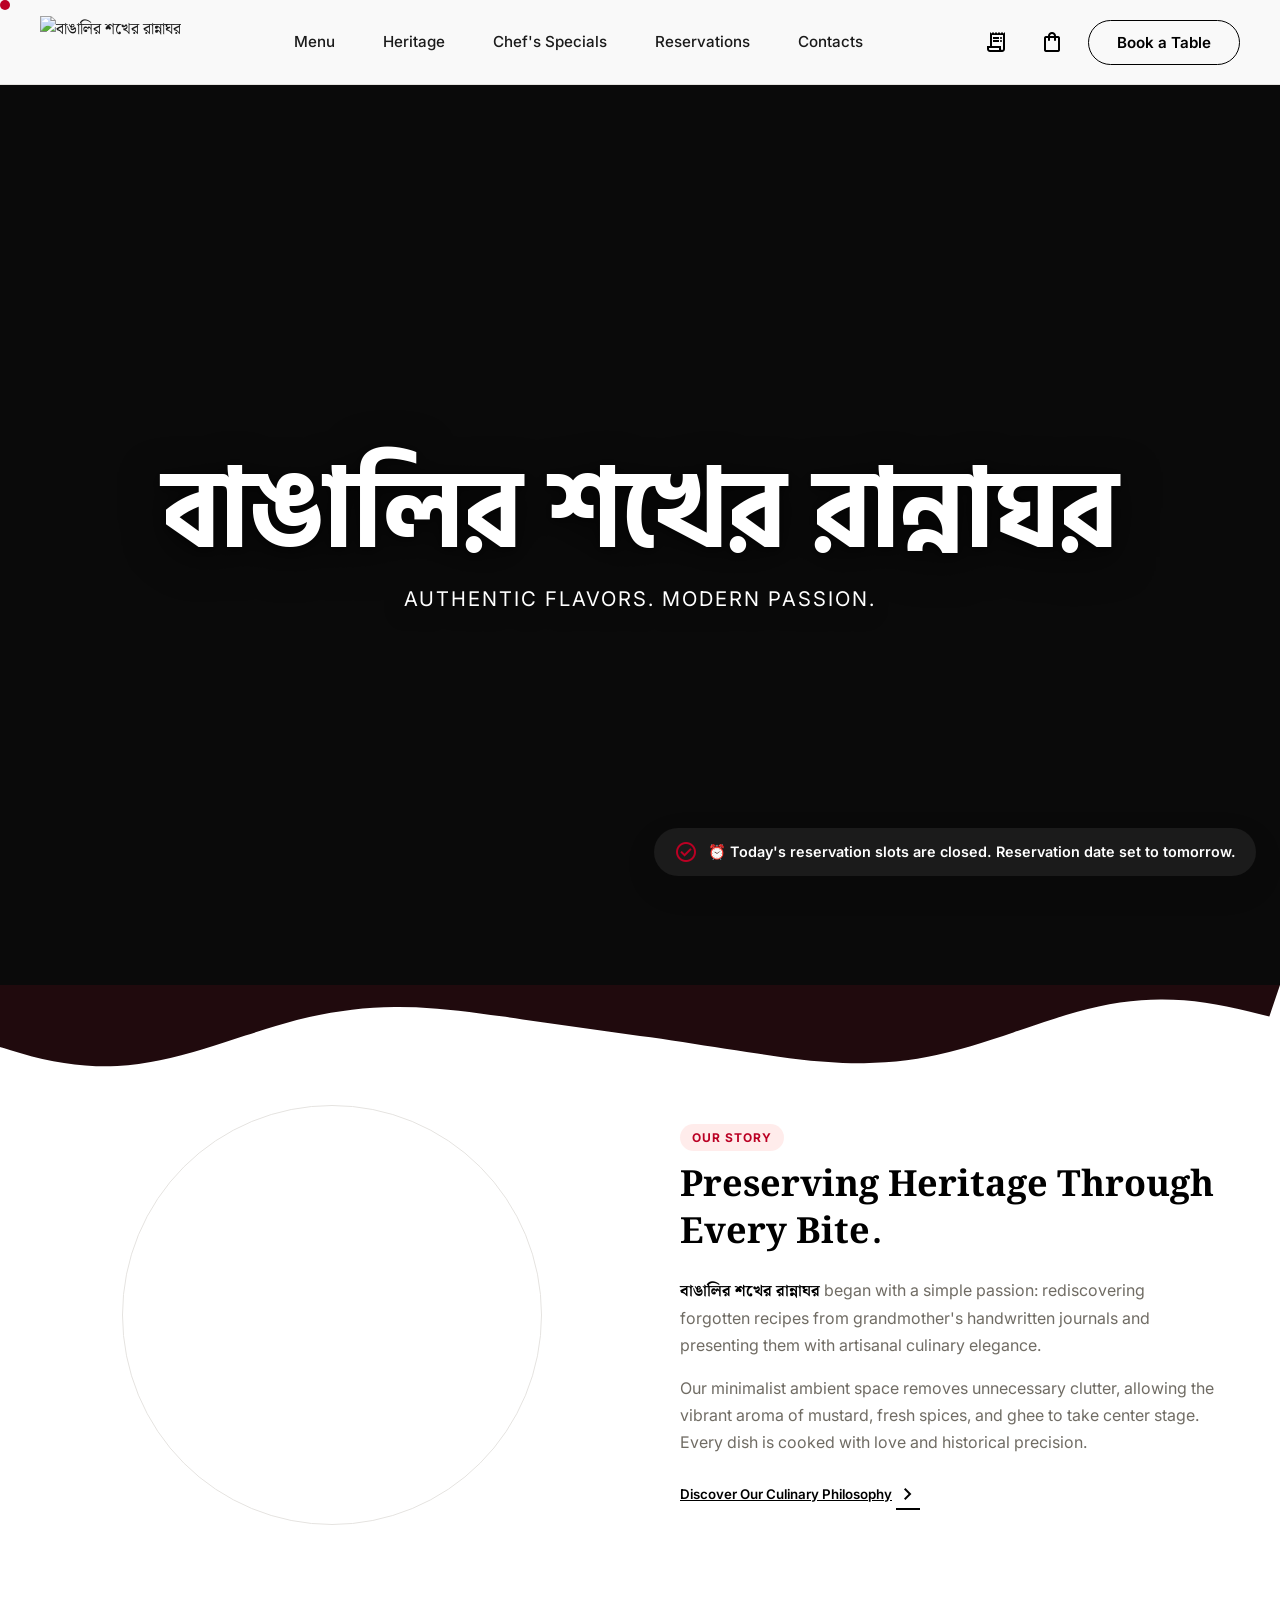
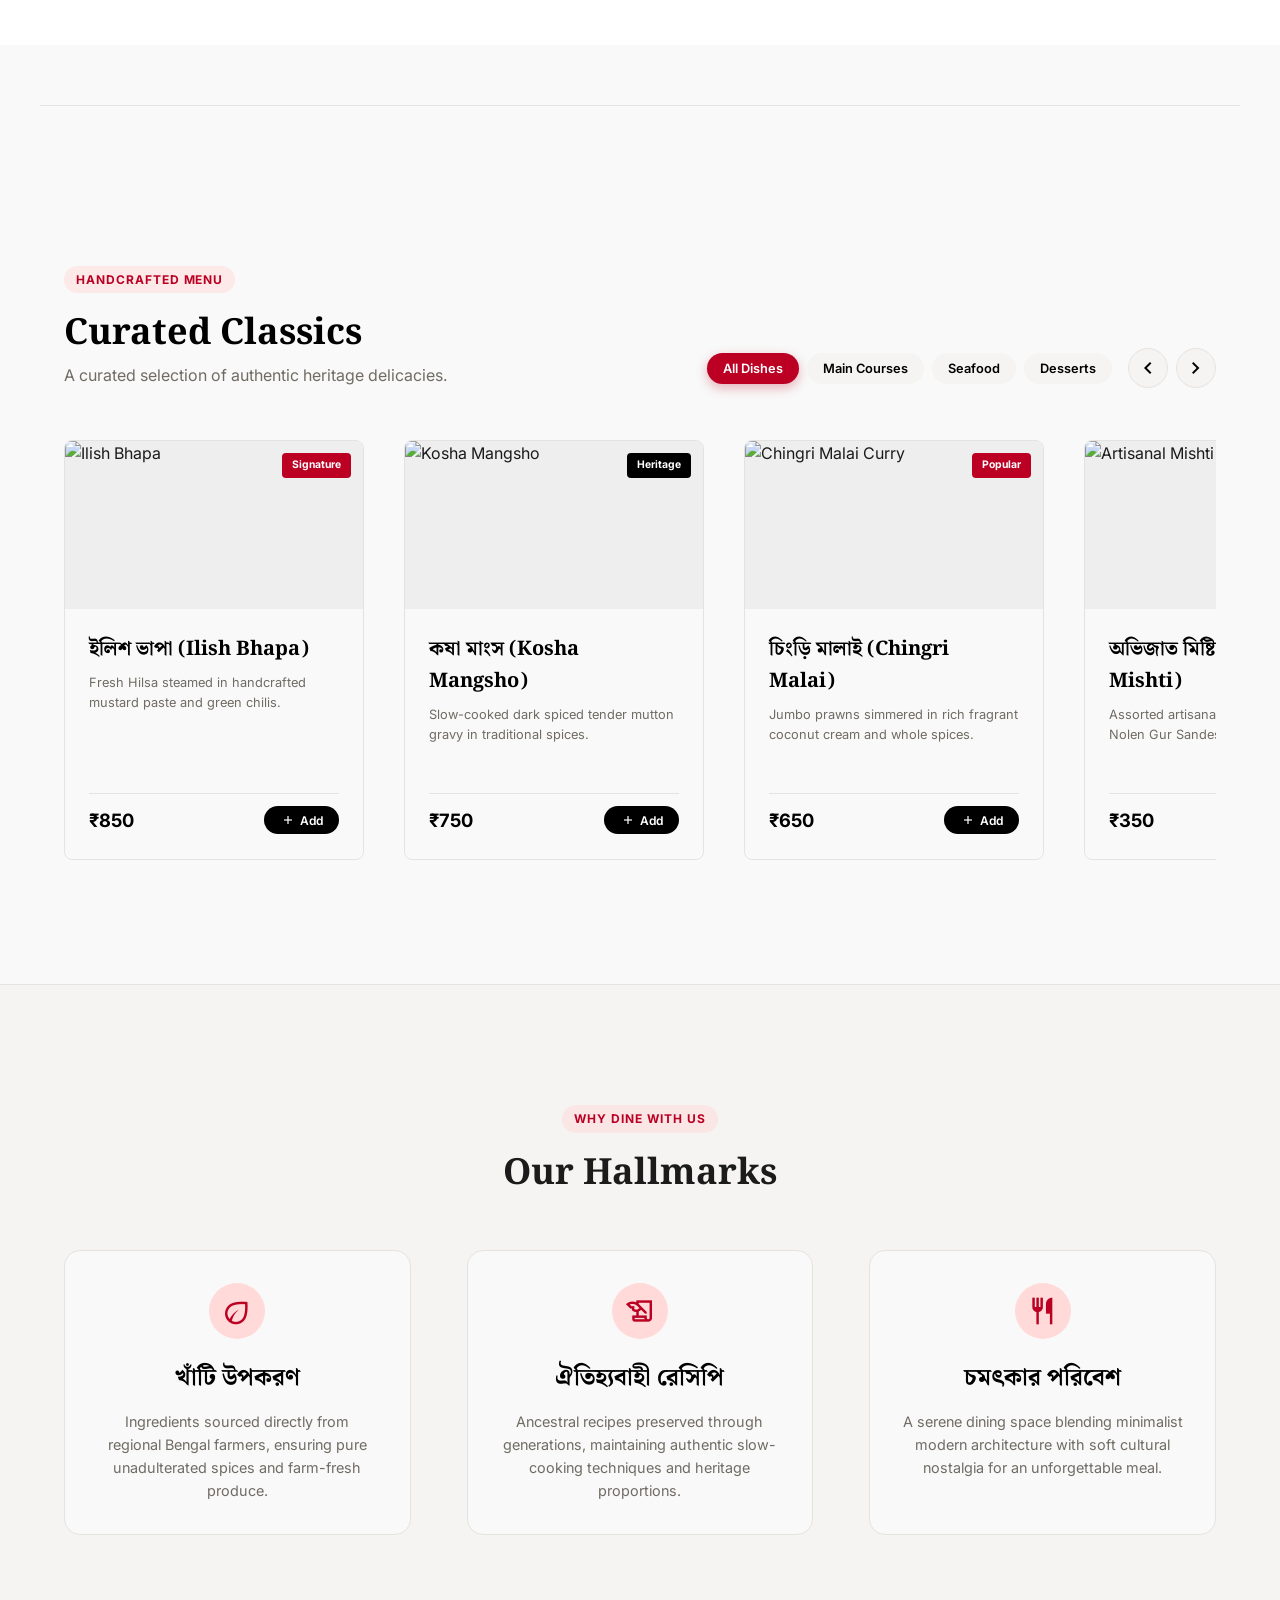
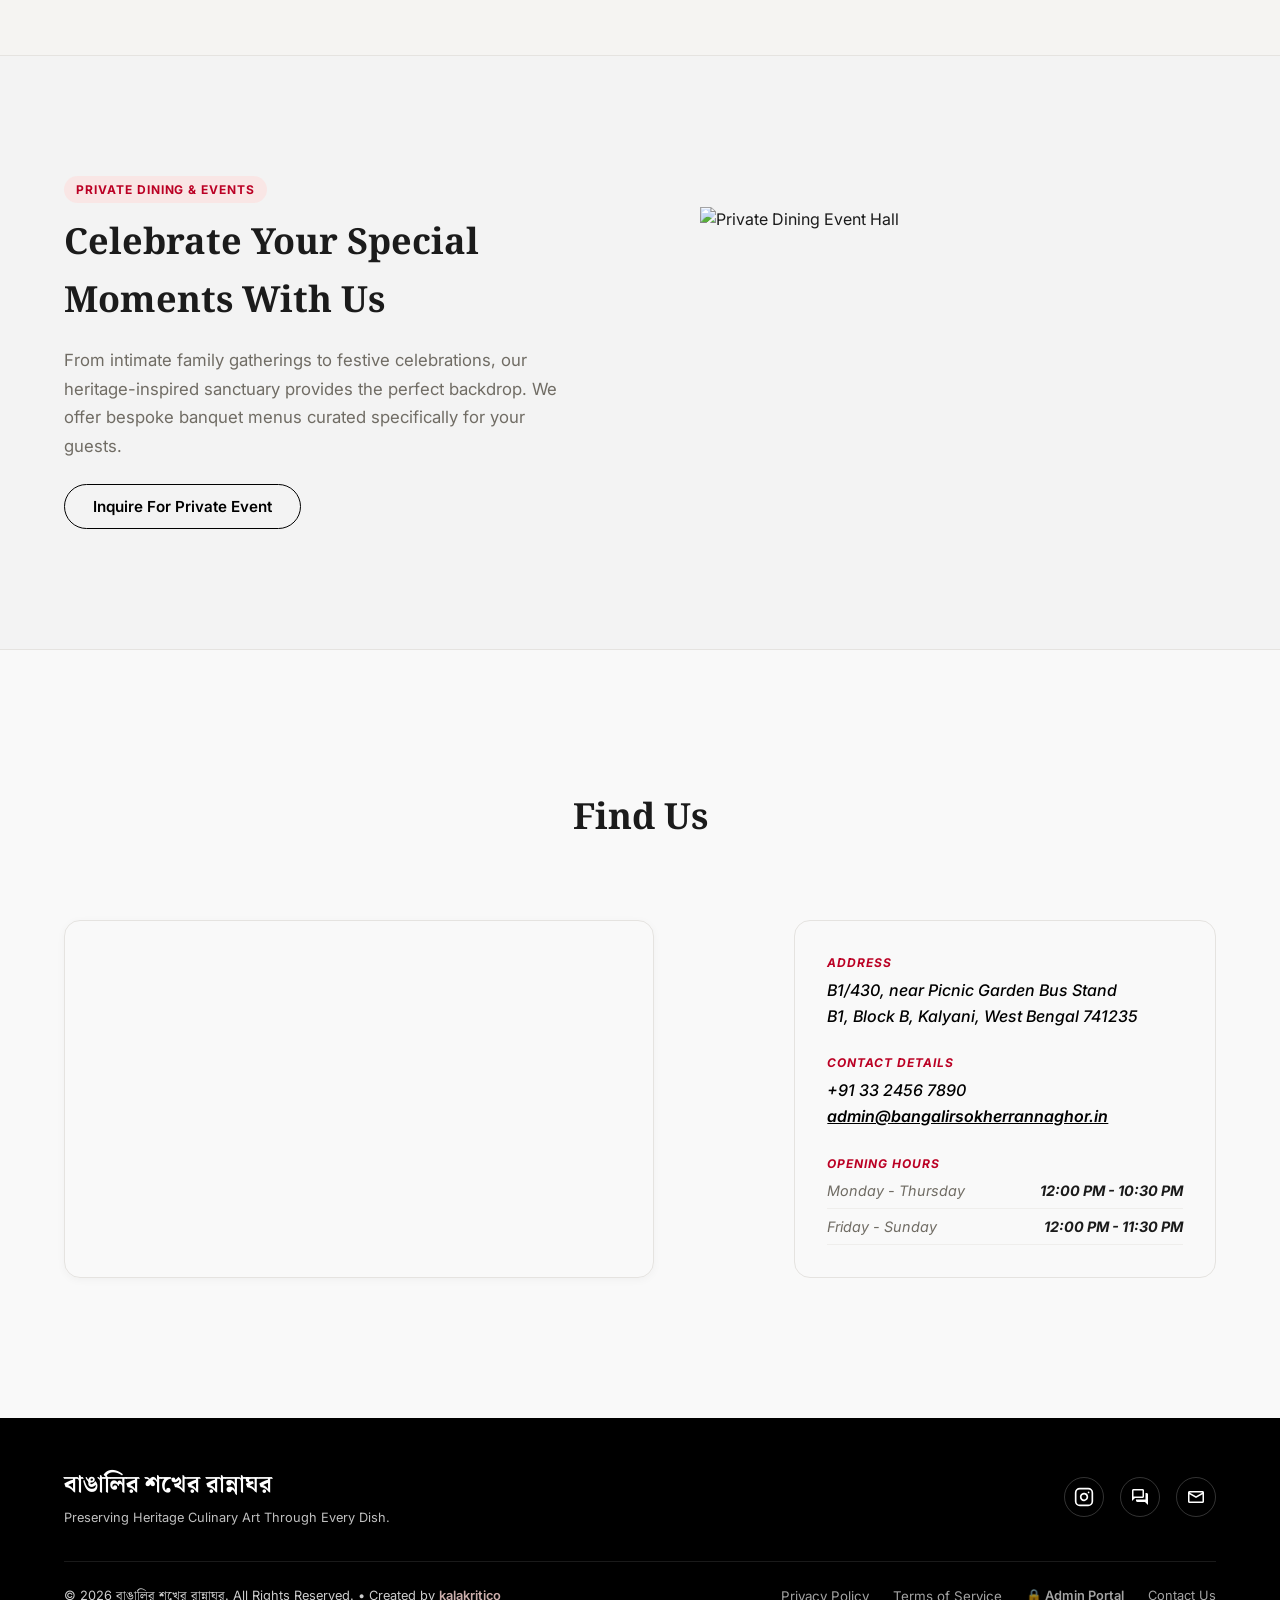
==== commit aec50110: "fix: add data-lenis-prevent and lenis.stop/start to checkout modal and all popups for independent sc" ====
--- a/index.html
+++ b/index.html
@@ -443,7 +443,7 @@
 
     <!-- Table Reservation Modal -->
     <div id="reservation-modal" class="modal-backdrop">
-        <div class="modal-box">
+        <div class="modal-box" data-lenis-prevent>
             <button id="close-modal-btn" class="modal-close-btn">
                 <span class="material-symbols-outlined">close</span>
             </button>
@@ -523,7 +523,7 @@
 
     <!-- Cart Drawer -->
     <div id="cart-drawer" class="drawer-backdrop">
-        <div class="drawer-content">
+        <div class="drawer-content" data-lenis-prevent>
             <div>
                 <div class="drawer-header">
                     <div style="display: flex; align-items: center; gap: 8px;">
@@ -564,7 +564,7 @@
 
     <!-- Full Checkout System Page Modal -->
     <div id="checkout-modal" class="modal-backdrop">
-        <div class="modal-box checkout-modal-box">
+        <div class="modal-box checkout-modal-box" data-lenis-prevent>
             <button id="close-checkout-btn" class="modal-close-btn">
                 <span class="material-symbols-outlined">close</span>
             </button>
@@ -719,7 +719,7 @@
 
     <!-- Digital Receipt & Order Confirmation Modal -->
     <div id="receipt-modal" class="modal-backdrop">
-        <div class="modal-box" style="max-width: 580px; padding: 32px;">
+        <div class="modal-box" data-lenis-prevent style="max-width: 580px; padding: 32px;">
             <button id="close-receipt-btn" class="modal-close-btn">
                 <span class="material-symbols-outlined">close</span>
             </button>
@@ -768,7 +768,7 @@
 
     <!-- Order History Modal -->
     <div id="history-modal" class="modal-backdrop">
-        <div class="modal-box" style="max-width: 650px; max-height: 85vh; overflow-y: auto; padding: 32px;">
+        <div class="modal-box" data-lenis-prevent style="max-width: 650px; max-height: 85vh; overflow-y: auto; padding: 32px;">
             <button id="close-history-btn" class="modal-close-btn">
                 <span class="material-symbols-outlined">close</span>
             </button>
@@ -789,7 +789,7 @@
 
     <!-- Privacy Policy Modal -->
     <div id="privacy-modal" class="modal-backdrop">
-        <div class="modal-box" style="max-width: 650px; max-height: 85vh; overflow-y: auto;">
+        <div class="modal-box" data-lenis-prevent style="max-width: 650px; max-height: 85vh; overflow-y: auto;">
             <button id="close-privacy-btn" class="modal-close-btn">
                 <span class="material-symbols-outlined">close</span>
             </button>
@@ -840,7 +840,7 @@
 
     <!-- Terms of Service Modal -->
     <div id="terms-modal" class="modal-backdrop">
-        <div class="modal-box" style="max-width: 650px; max-height: 85vh; overflow-y: auto;">
+        <div class="modal-box" data-lenis-prevent style="max-width: 650px; max-height: 85vh; overflow-y: auto;">
             <button id="close-terms-btn" class="modal-close-btn">
                 <span class="material-symbols-outlined">close</span>
             </button>
--- a/style.css
+++ b/style.css
@@ -332,7 +332,7 @@
     height: 10px;
     background-color: var(--color-secondary);
     border-radius: 50%;
-    transform: translate(-50%, -50%);
+    will-change: transform;
     transition: width 0.3s cubic-bezier(0.175, 0.885, 0.32, 1.275),
         height 0.3s cubic-bezier(0.175, 0.885, 0.32, 1.275),
         border-radius 0.3s ease,
@@ -1851,8 +1851,17 @@
 }
 
 @media (max-width: 768px) {
+    .site-header .brand-logo {
+        padding-left: 14px;
+    }
+
     body:not(.admin-page-body) {
-        padding-bottom: 68px !important;
+        padding-bottom: 0 !important;
+    }
+
+    .site-footer {
+        padding-bottom: 84px !important;
+        background-color: #000000 !important;
     }
 
     .mobile-bottom-nav {
@@ -1862,11 +1871,9 @@
         left: 0 !important;
         right: 0 !important;
         height: 64px !important;
-        background: rgba(15, 23, 42, 0.96) !important;
-        backdrop-filter: blur(16px) !important;
-        -webkit-backdrop-filter: blur(16px) !important;
-        border-top: 1px solid rgba(255, 255, 255, 0.12) !important;
-        box-shadow: 0 -4px 20px rgba(0, 0, 0, 0.35) !important;
+        background: #0f172a !important;
+        border-top: 1px solid #1e293b !important;
+        box-shadow: 0 -4px 20px rgba(0, 0, 0, 0.5) !important;
         z-index: 9995 !important;
         justify-content: space-around !important;
         align-items: center !important;
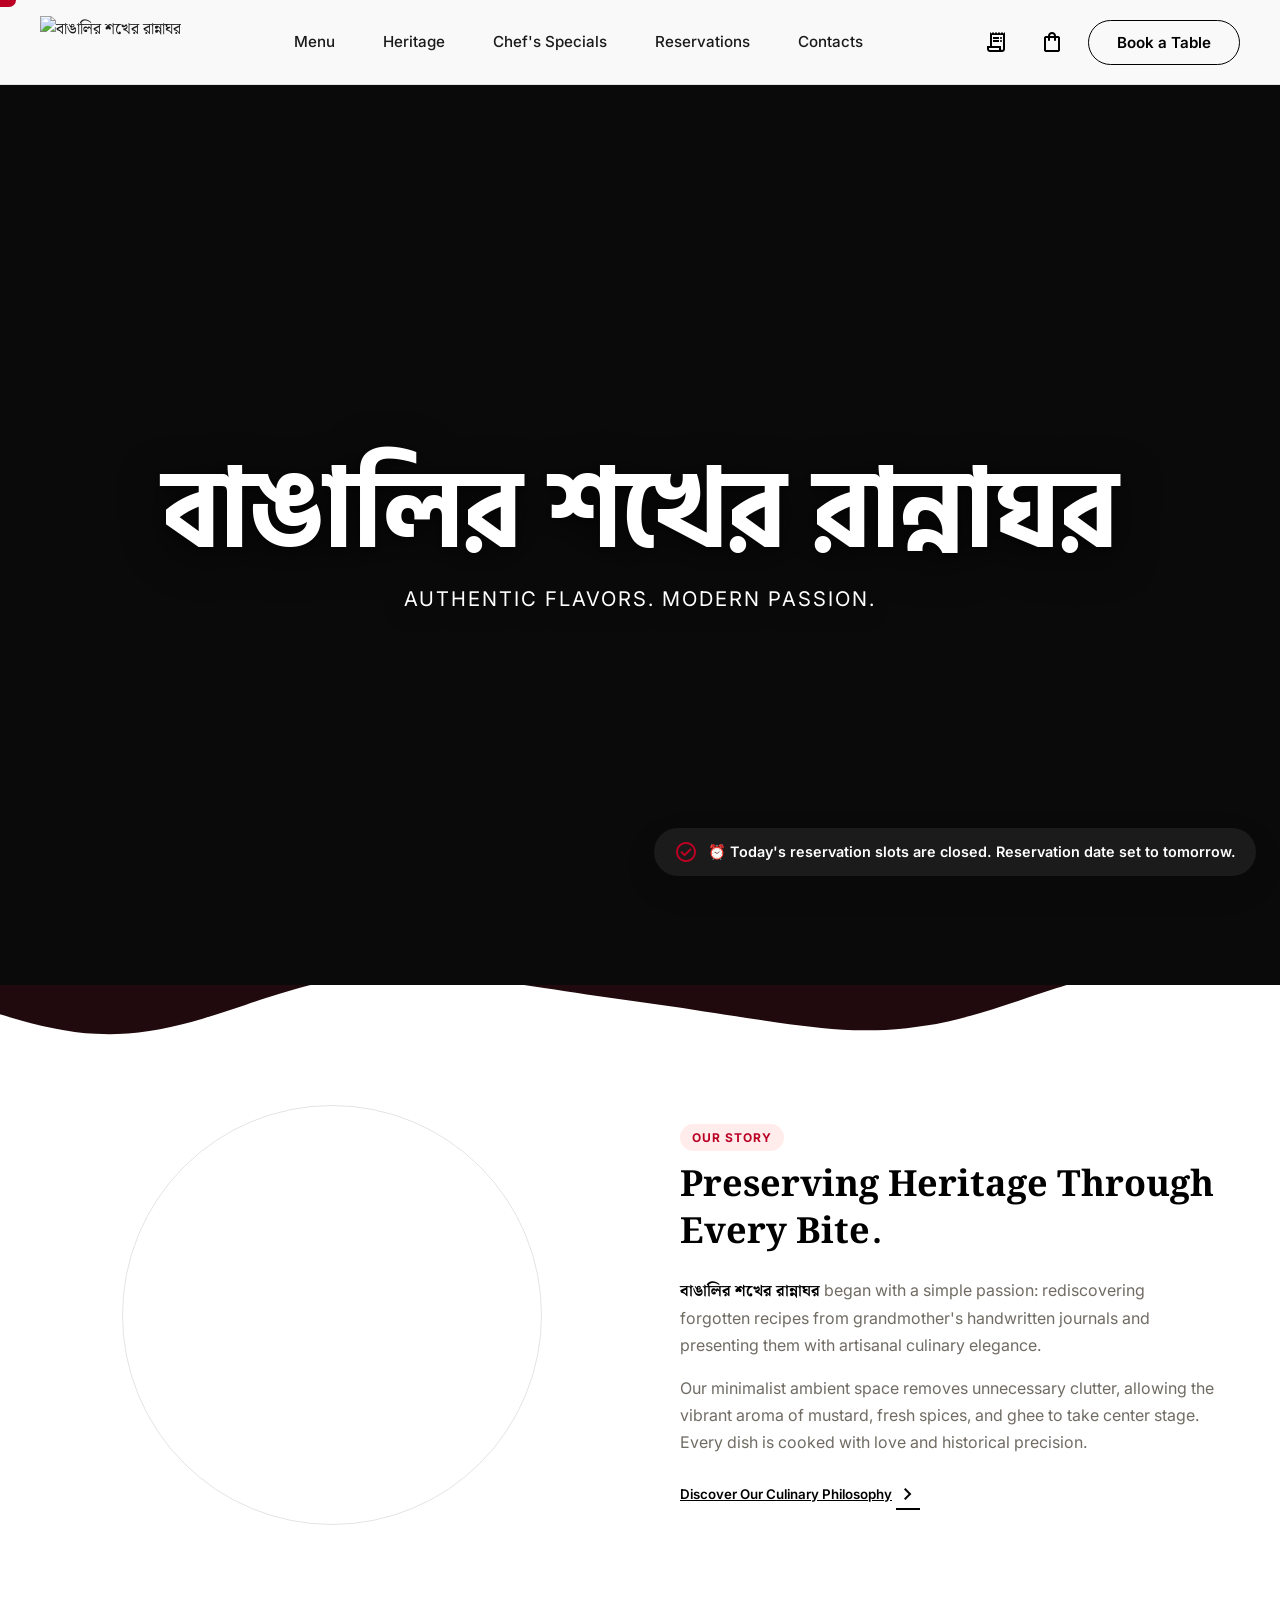
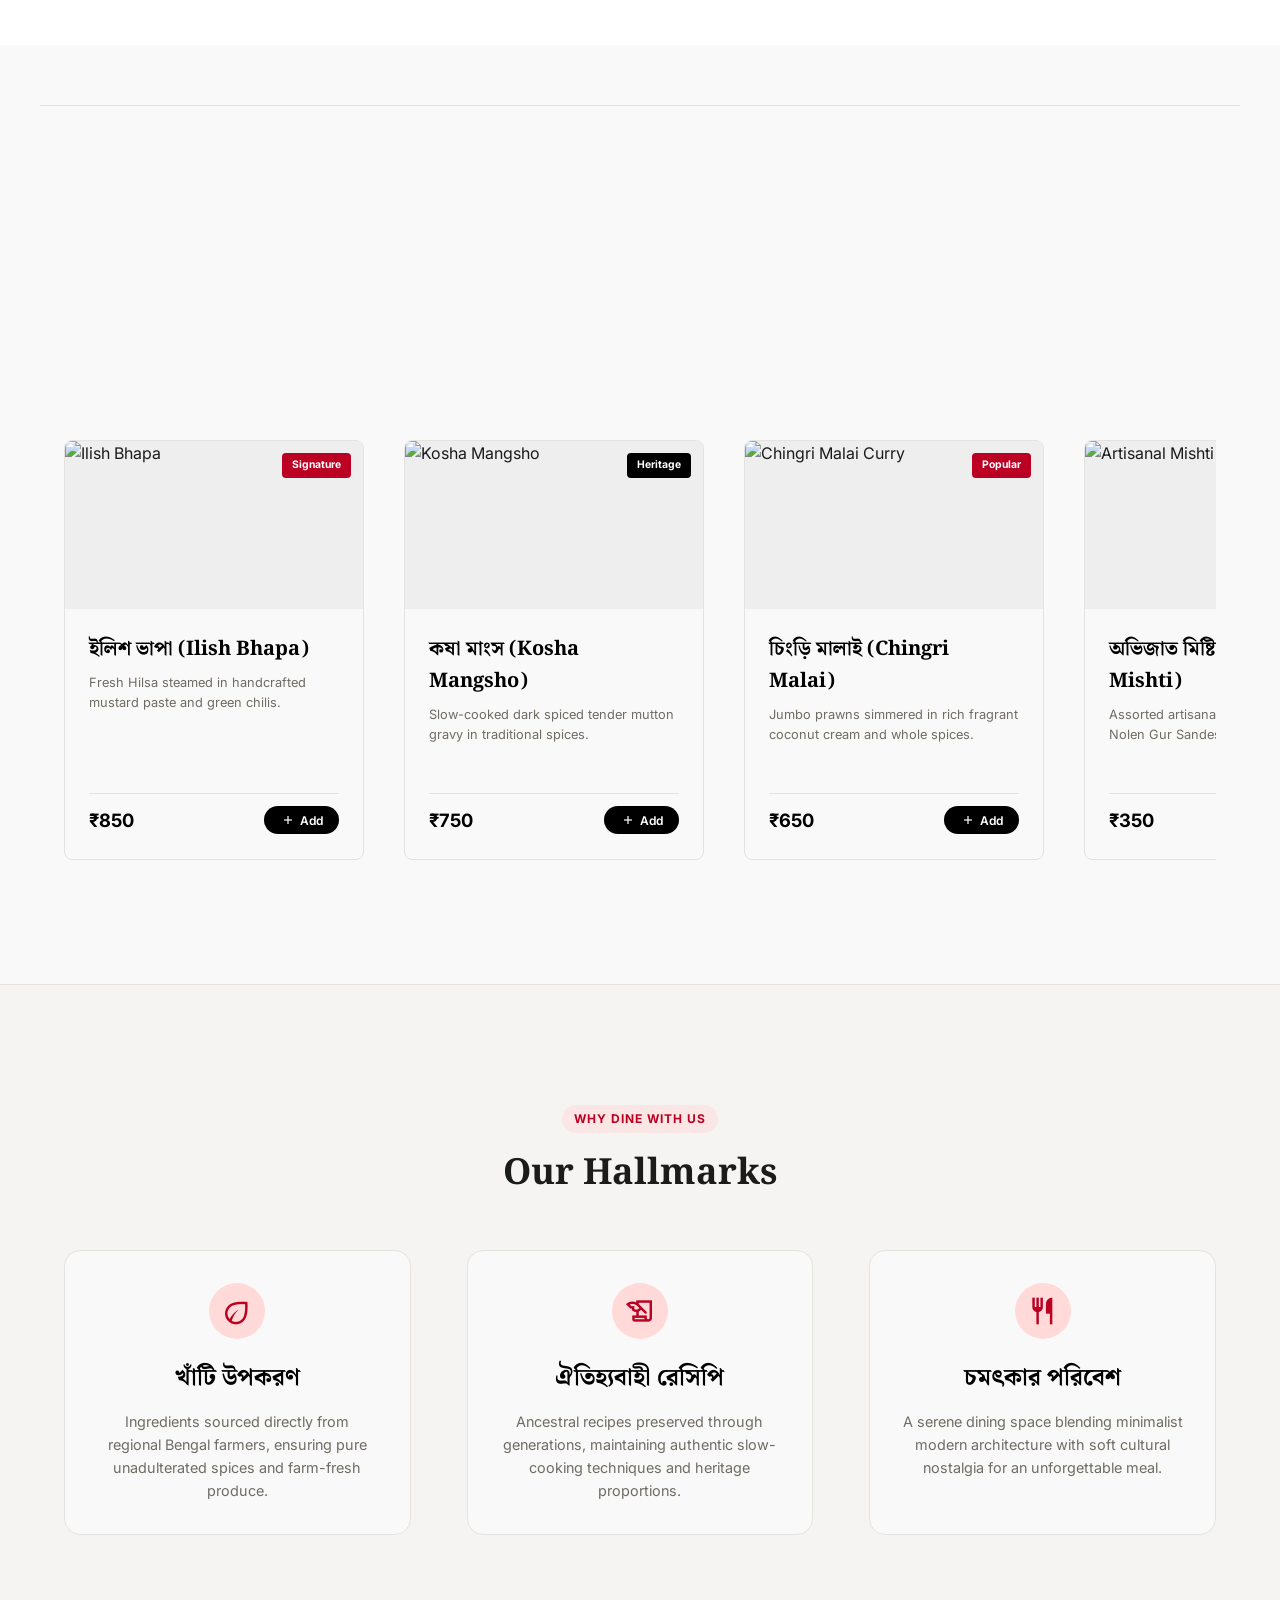
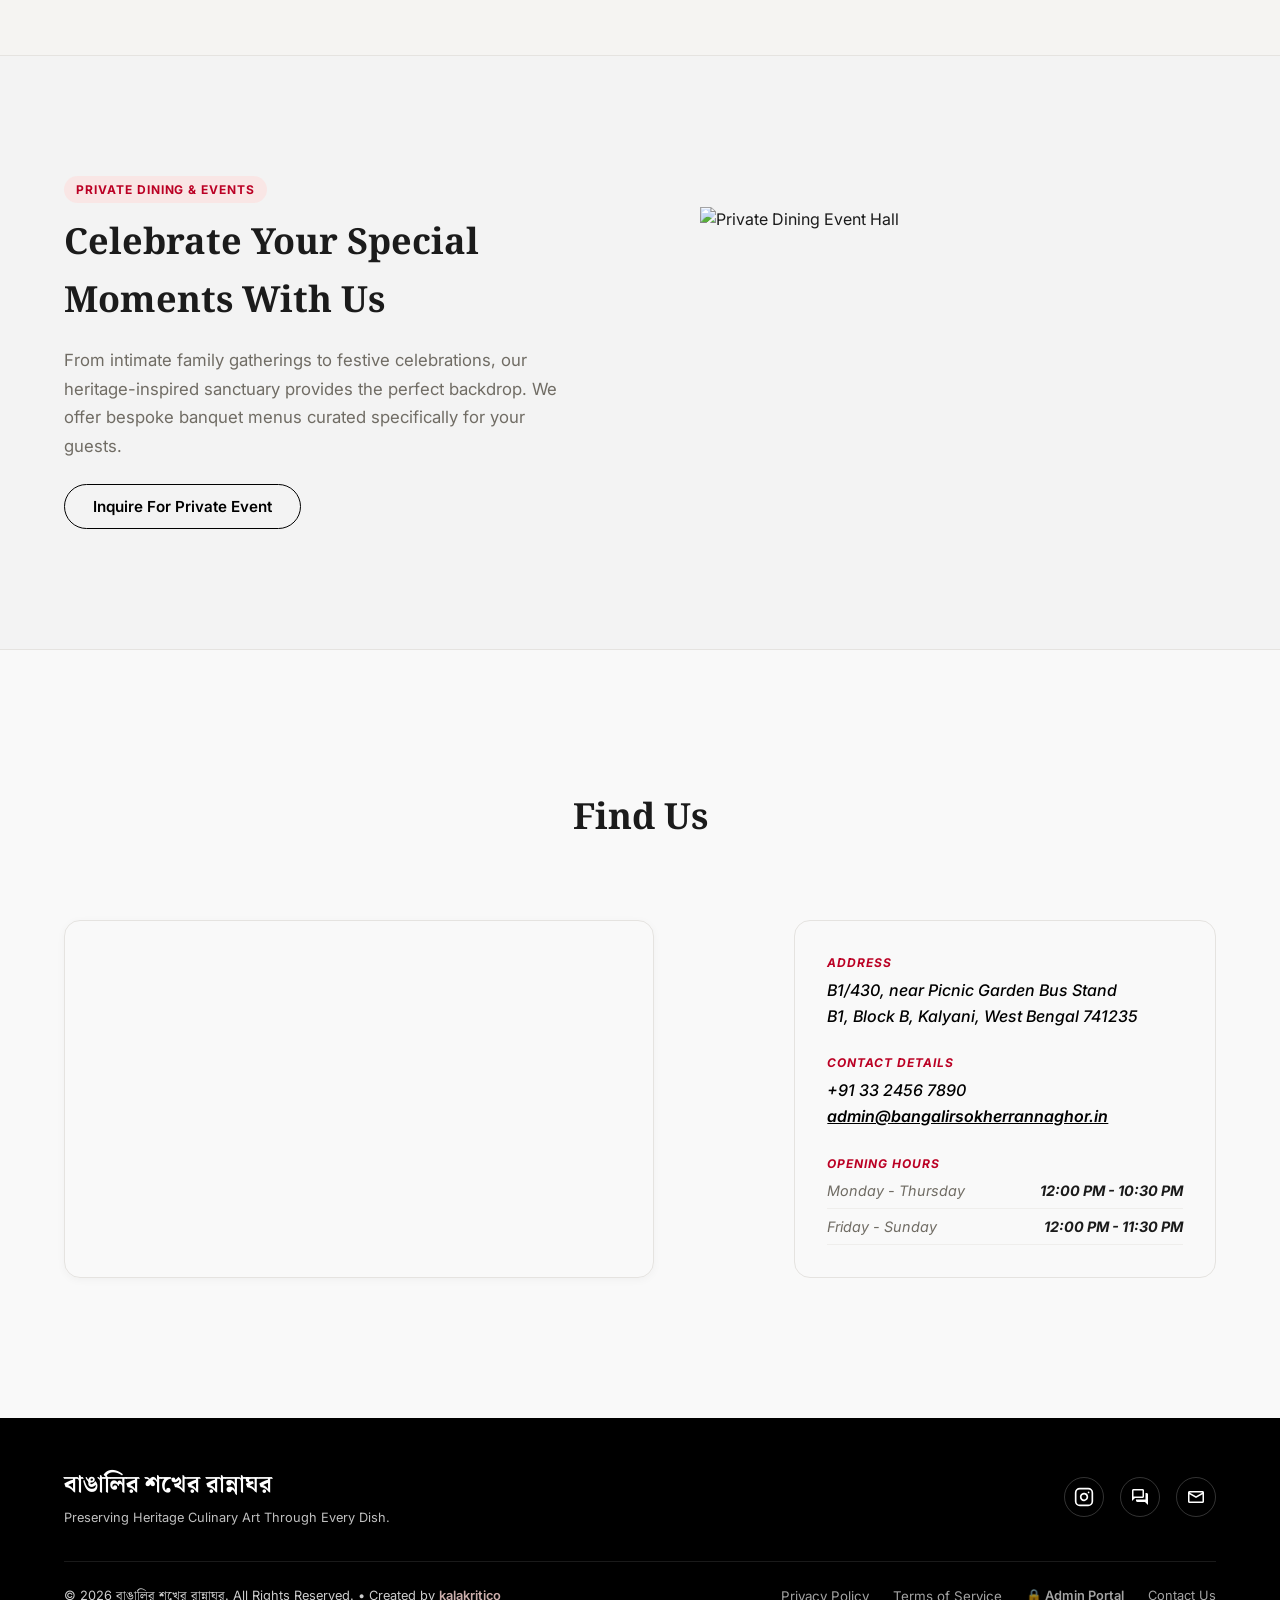
==== commit 40036e65: "feat: embed Firebase Web SDK & Analytics initializer in index.html" ====
--- a/index.html
+++ b/index.html
@@ -958,6 +958,30 @@
     <script src="https://cdnjs.cloudflare.com/ajax/libs/gsap/3.12.5/ScrollToPlugin.min.js"></script>
     <script src="https://cdnjs.cloudflare.com/ajax/libs/gsap/3.12.5/ScrollTrigger.min.js"></script>
 
+    <!-- Firebase Web App SDK & Analytics -->
+    <script type="module">
+        import { initializeApp } from "https://www.gstatic.com/firebasejs/10.12.0/firebase-app.js";
+        import { getAnalytics } from "https://www.gstatic.com/firebasejs/10.12.0/firebase-analytics.js";
+
+        const firebaseConfig = {
+            apiKey: "AIzaSyBC7weuYk4SmtuouPAZyPWxgdfvGE2wzJc",
+            authDomain: "bangalir-sokher-rannaghor.firebaseapp.com",
+            projectId: "bangalir-sokher-rannaghor",
+            storageBucket: "bangalir-sokher-rannaghor.firebasestorage.app",
+            messagingSenderId: "789159534550",
+            appId: "1:789159534550:web:b8af2da0f0fe58ed8d8e77",
+            measurementId: "G-TR6LB591KX"
+        };
+
+        const app = initializeApp(firebaseConfig);
+        try {
+            getAnalytics(app);
+        } catch (e) {
+            console.warn('[Firebase Analytics] Pending setup:', e);
+        }
+        window.firebaseApp = app;
+    </script>
+
     <!-- Pure Vanilla JS File -->
     <script src="script.js"></script>
 </body>
--- a/style.css
+++ b/style.css
@@ -332,7 +332,7 @@
     height: 10px;
     background-color: var(--color-secondary);
     border-radius: 50%;
-    will-change: transform;
+    transform: translate(-50%, -50%);
     transition: width 0.3s cubic-bezier(0.175, 0.885, 0.32, 1.275),
         height 0.3s cubic-bezier(0.175, 0.885, 0.32, 1.275),
         border-radius 0.3s ease,
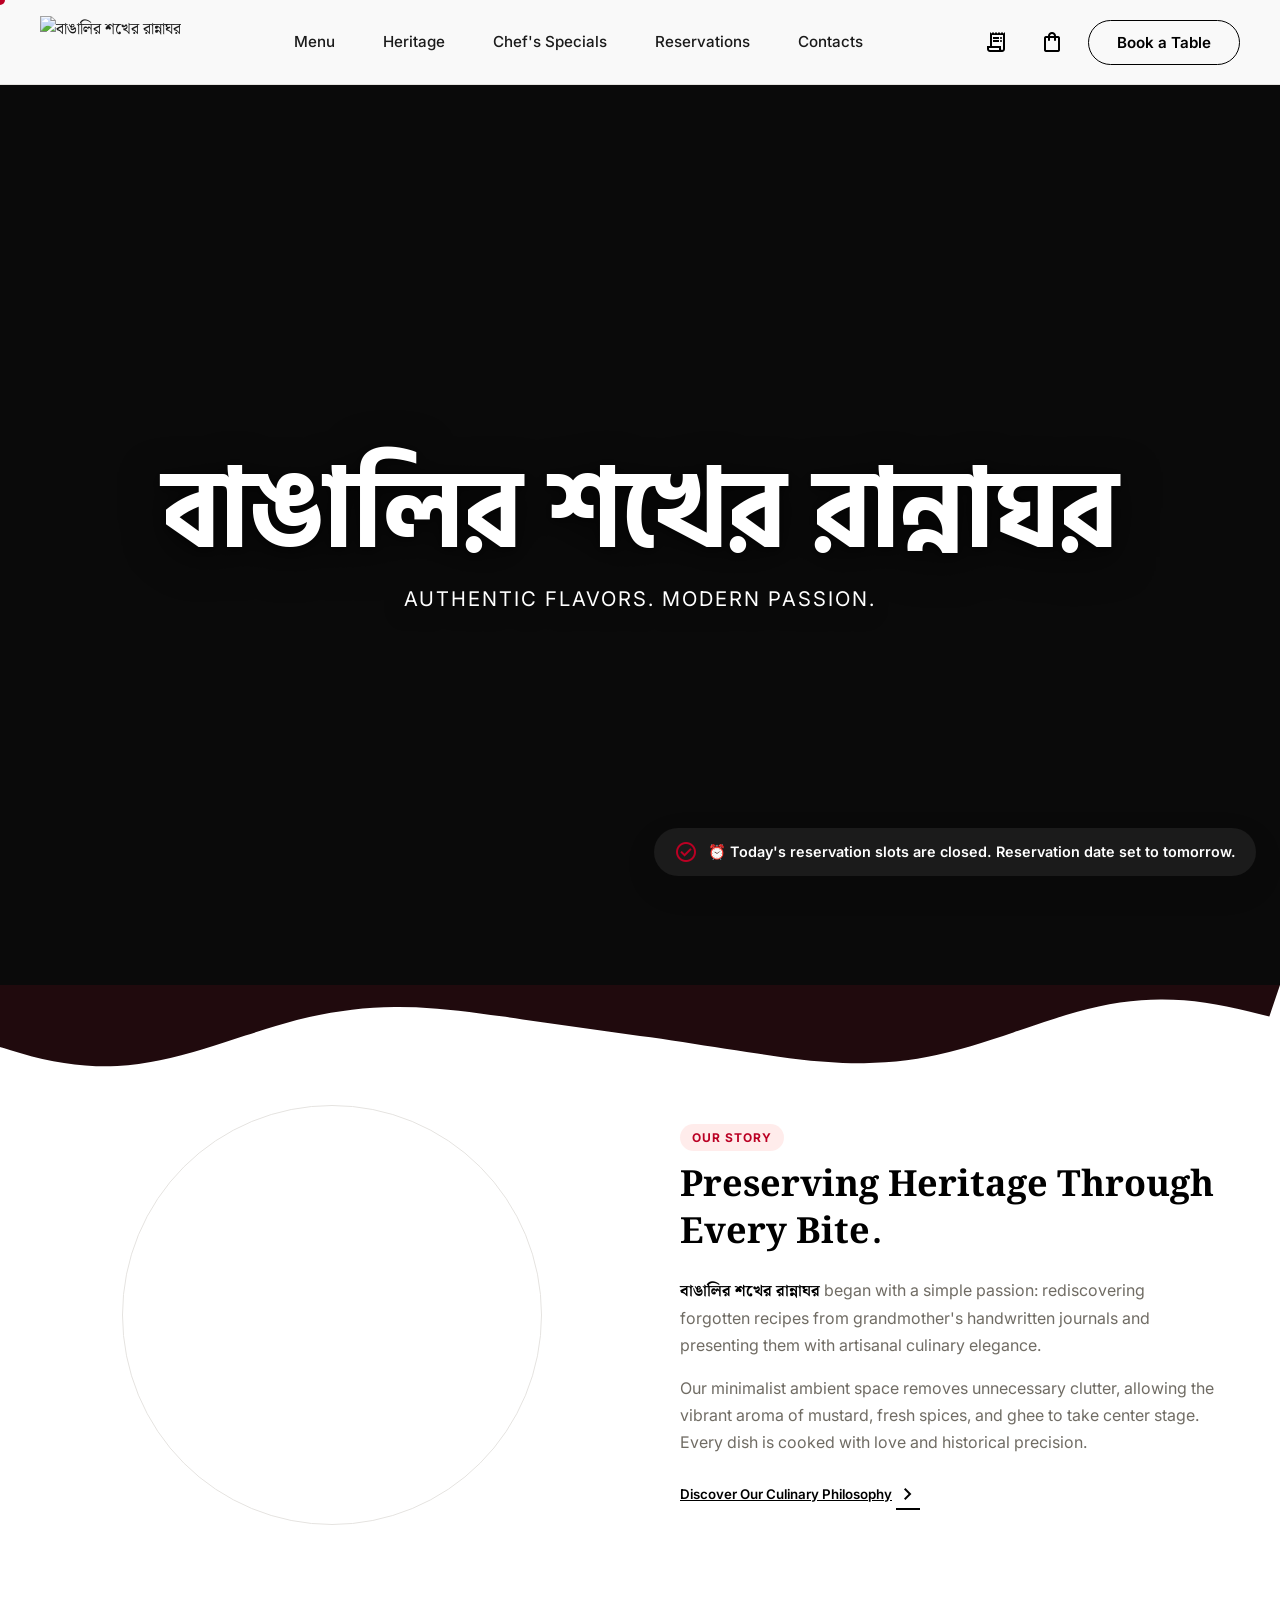
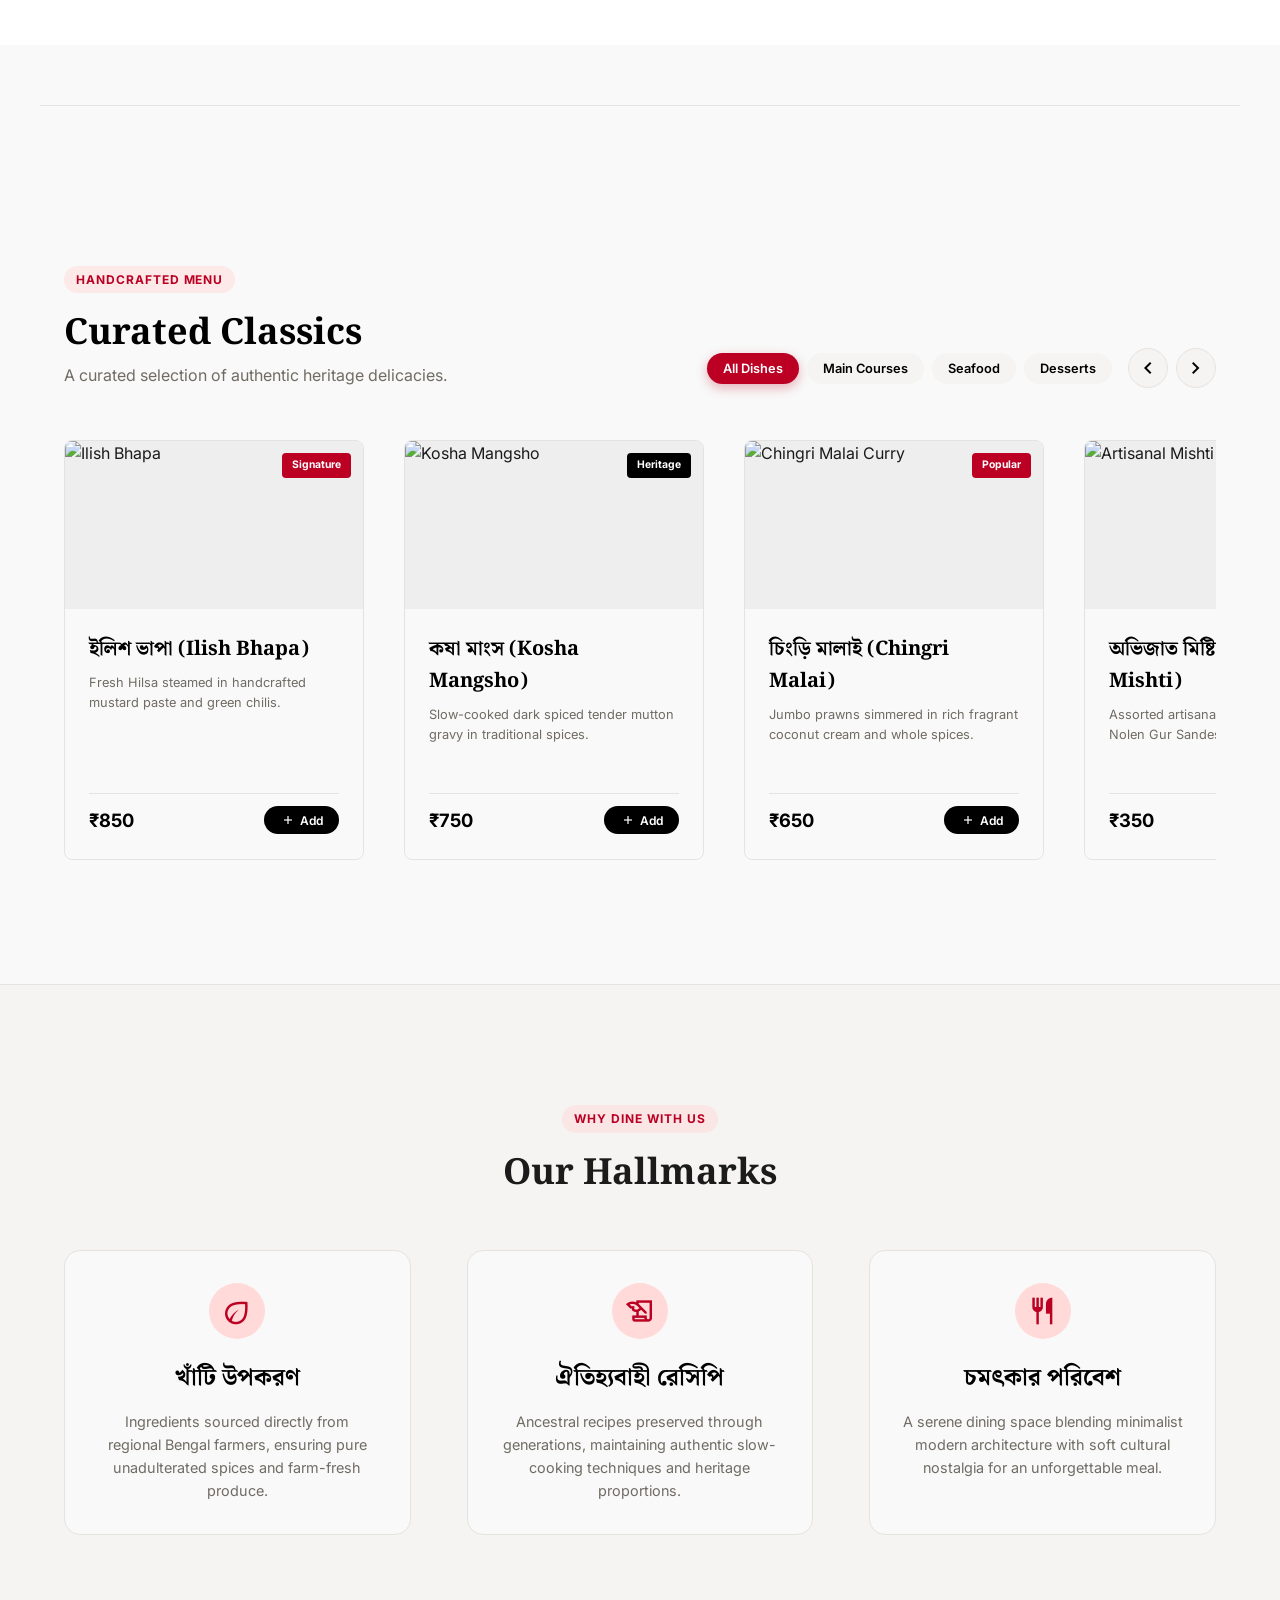
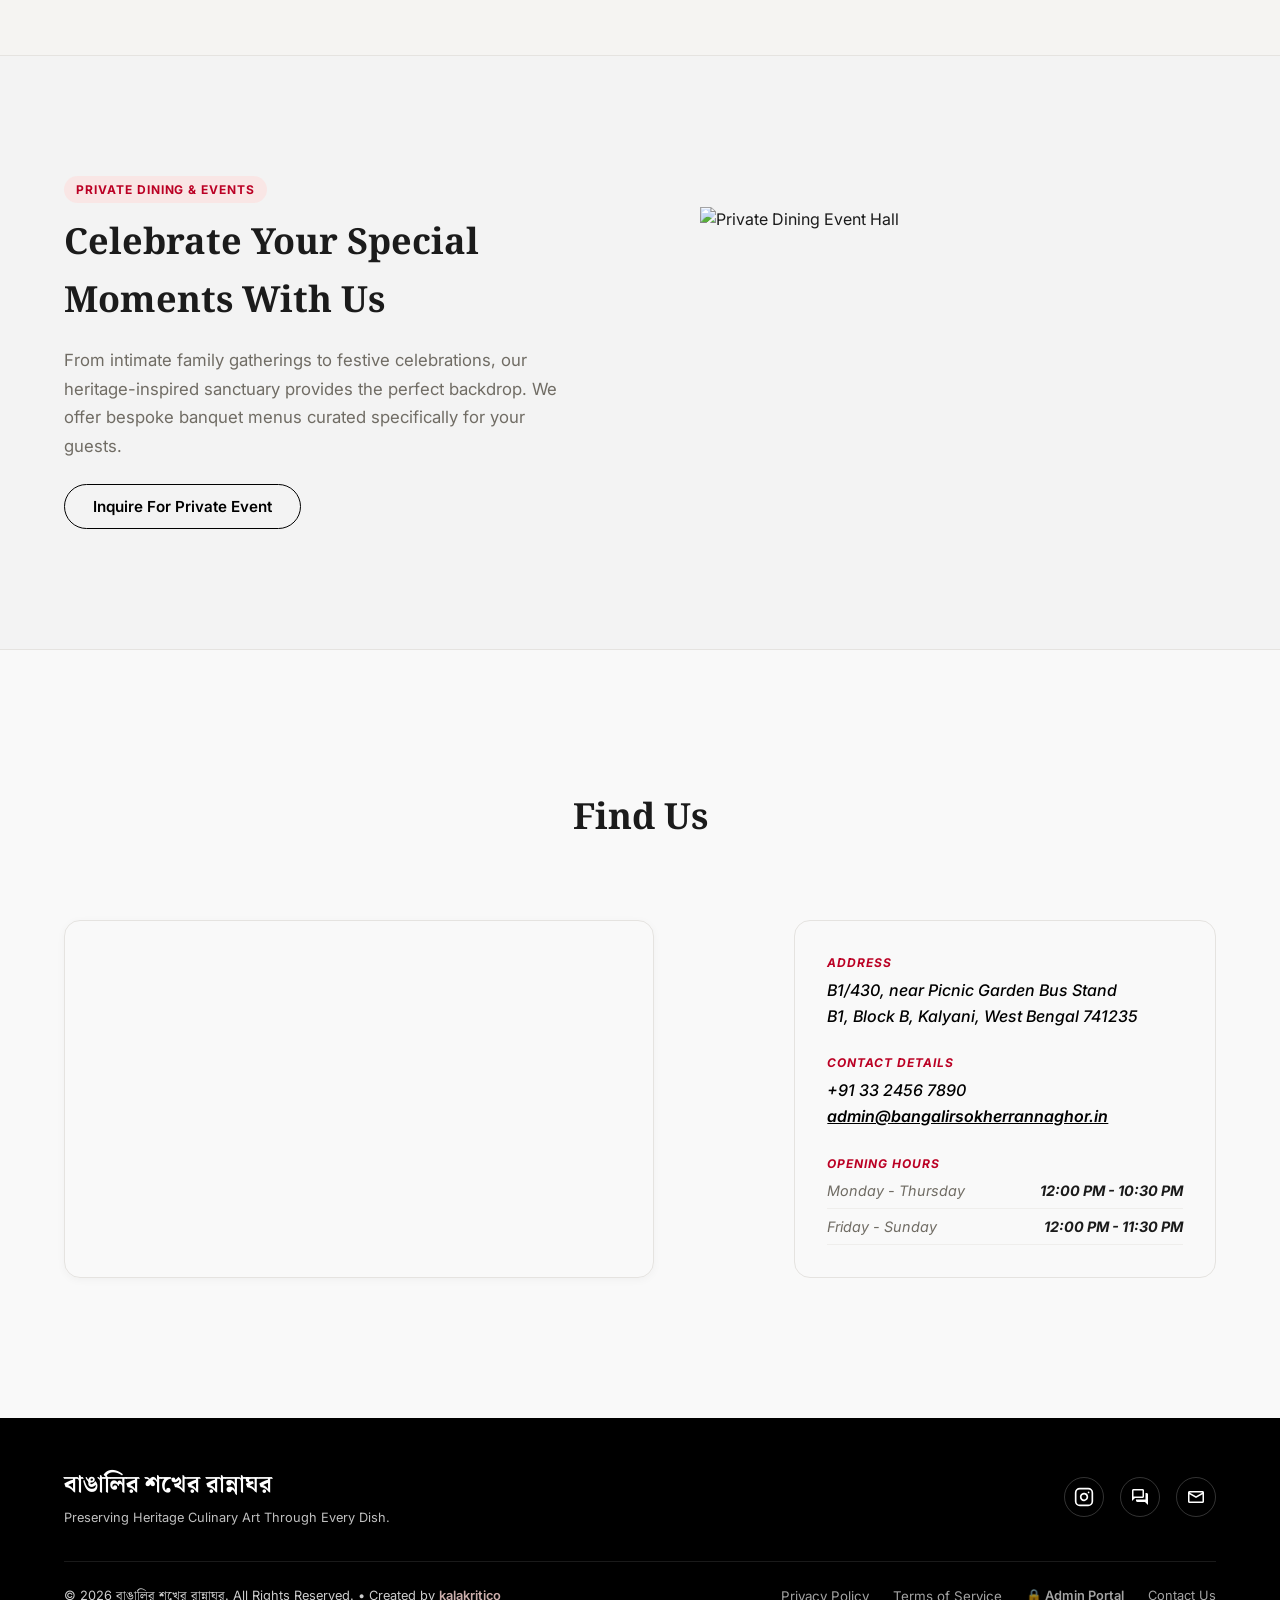
==== commit a423d7eb: "sync: sync exact local state to github" ====
--- a/index.html
+++ b/index.html
@@ -958,30 +958,6 @@
     <script src="https://cdnjs.cloudflare.com/ajax/libs/gsap/3.12.5/ScrollToPlugin.min.js"></script>
     <script src="https://cdnjs.cloudflare.com/ajax/libs/gsap/3.12.5/ScrollTrigger.min.js"></script>
 
-    <!-- Firebase Web App SDK & Analytics -->
-    <script type="module">
-        import { initializeApp } from "https://www.gstatic.com/firebasejs/10.12.0/firebase-app.js";
-        import { getAnalytics } from "https://www.gstatic.com/firebasejs/10.12.0/firebase-analytics.js";
-
-        const firebaseConfig = {
-            apiKey: "AIzaSyBC7weuYk4SmtuouPAZyPWxgdfvGE2wzJc",
-            authDomain: "bangalir-sokher-rannaghor.firebaseapp.com",
-            projectId: "bangalir-sokher-rannaghor",
-            storageBucket: "bangalir-sokher-rannaghor.firebasestorage.app",
-            messagingSenderId: "789159534550",
-            appId: "1:789159534550:web:b8af2da0f0fe58ed8d8e77",
-            measurementId: "G-TR6LB591KX"
-        };
-
-        const app = initializeApp(firebaseConfig);
-        try {
-            getAnalytics(app);
-        } catch (e) {
-            console.warn('[Firebase Analytics] Pending setup:', e);
-        }
-        window.firebaseApp = app;
-    </script>
-
     <!-- Pure Vanilla JS File -->
     <script src="script.js"></script>
 </body>
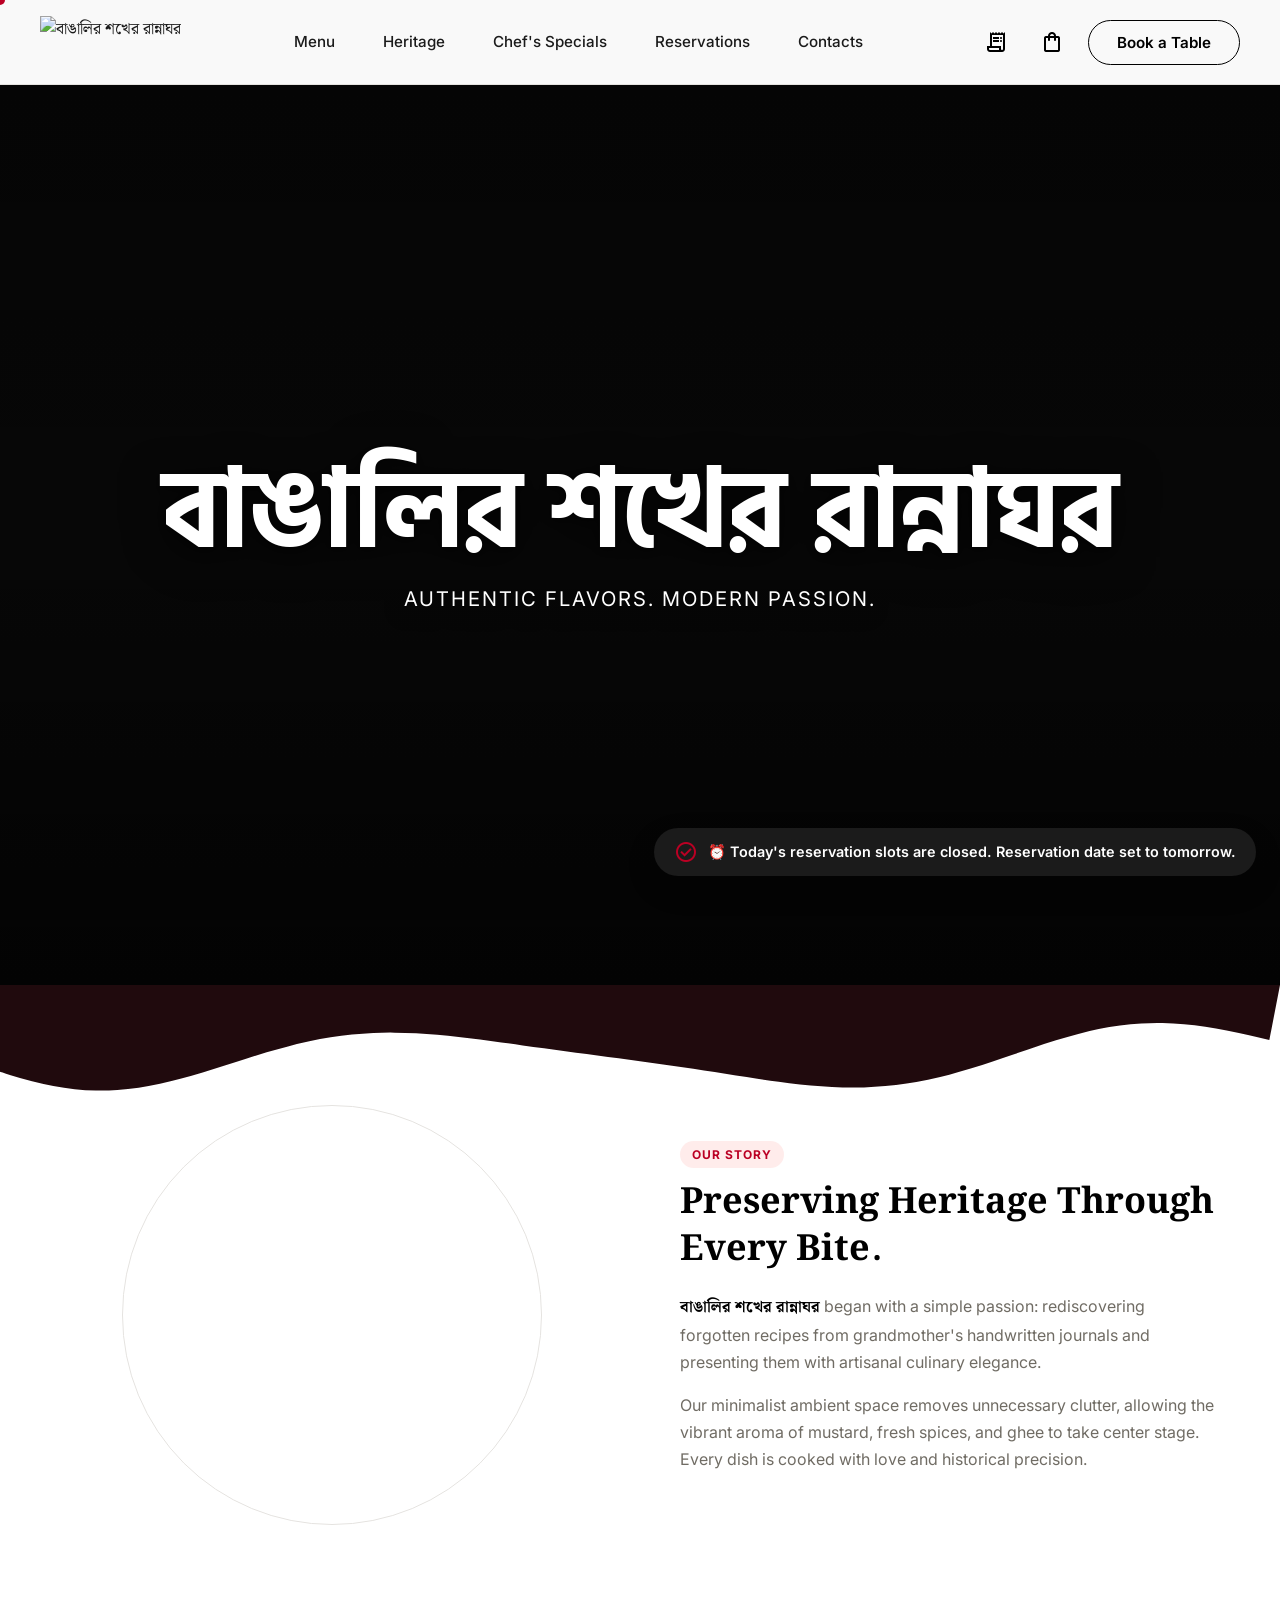
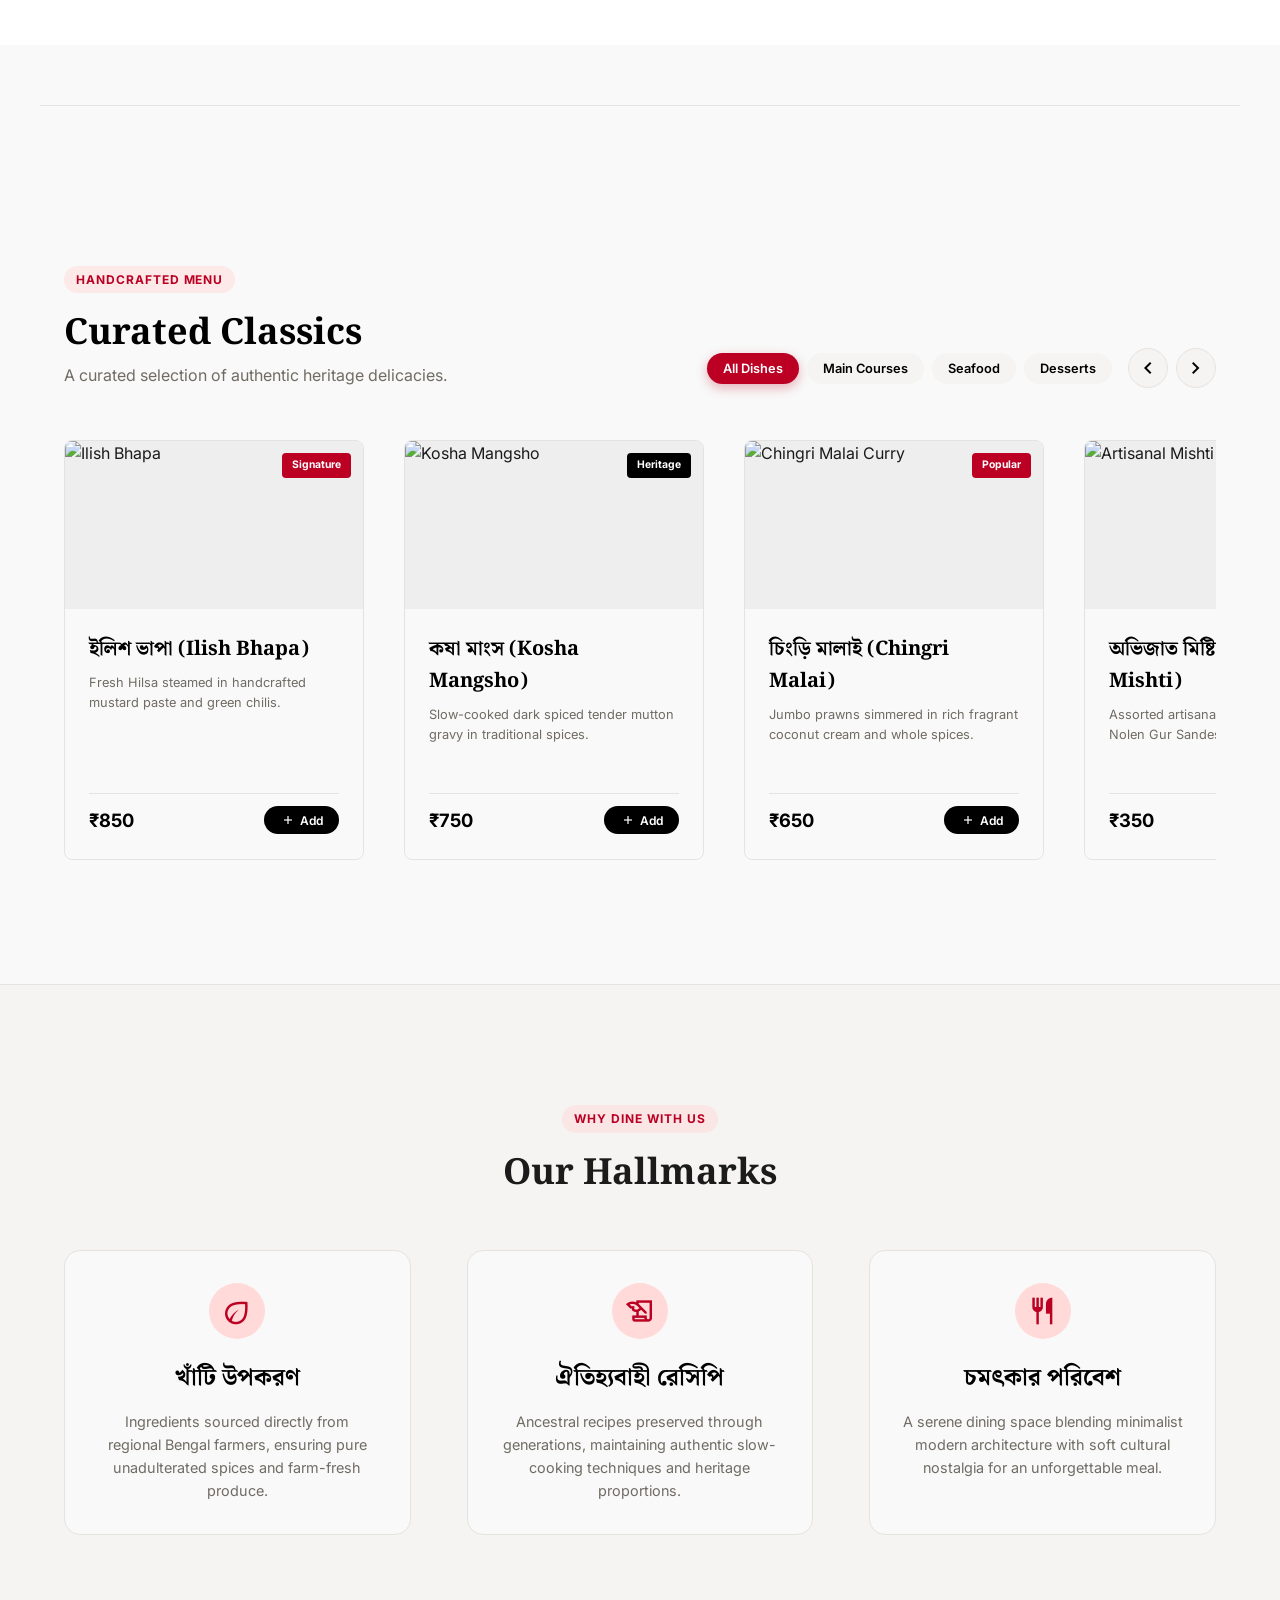
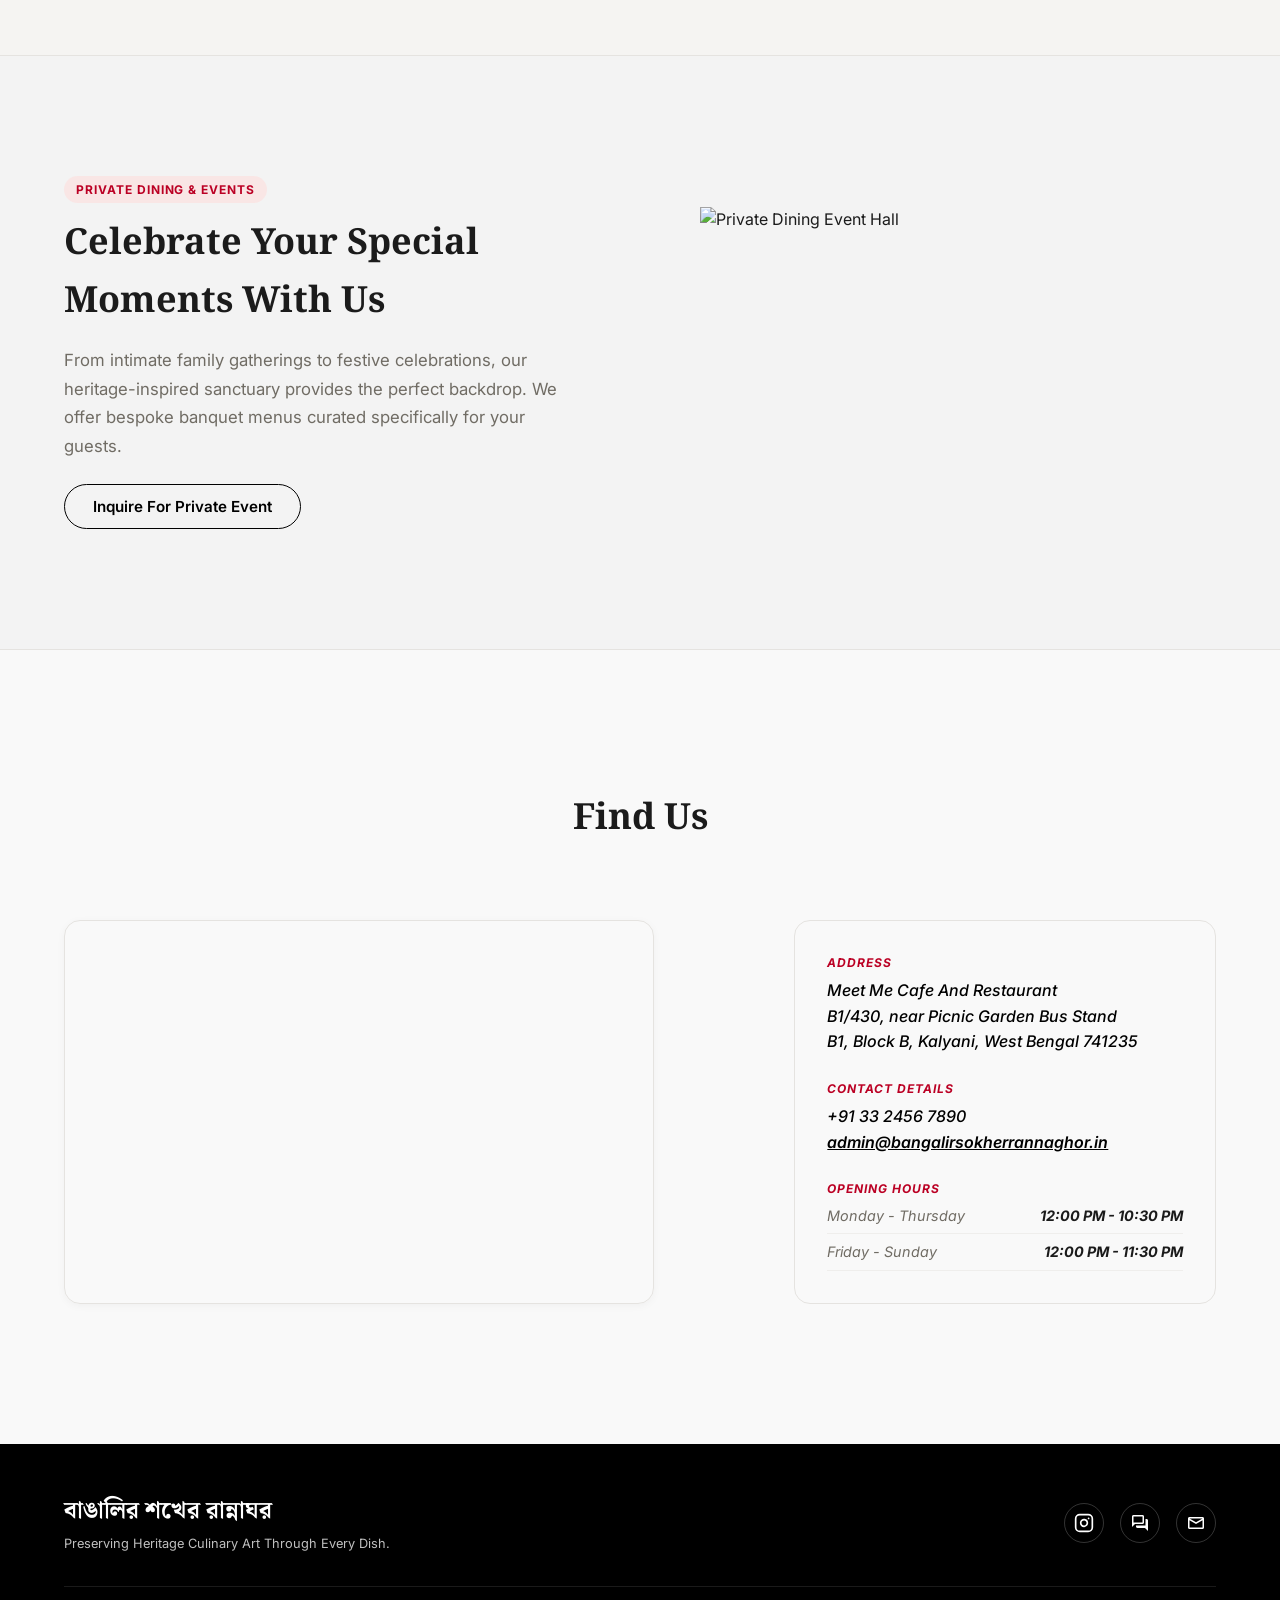
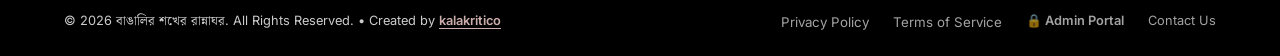
==== commit 5256c233: "style: fix mobile touch lockups, update maps, configure haptic bottom nav, add schema and Instagram " ====
--- a/index.html
+++ b/index.html
@@ -5,8 +5,90 @@
     <meta charset="utf-8">
     <meta name="viewport" content="width=device-width, initial-scale=1.0">
     <title>বাঙালির শখের রান্নাঘর - ঐতিহ্যের স্বাদ, আধুনিক ছোঁয়ায়</title>
+    <!-- Favicon Assets -->
+    <link rel="icon" type="image/png" href="/favicon.png">
+    <link rel="apple-touch-icon" href="/apple-touch-icon.png">
     <meta name="description"
-        content="বাঙালির শখের রান্নাঘর - Experience authentic Bengali cuisine crafted with heritage recipes and presented with modern elegance.">
+        content="বাঙালির শখের রান্নাঘর - Experience authentic Bengali & Tangra cuisine crafted with heritage recipes and presented with modern elegance.">
+
+    <!-- JSON-LD Structured Data Schema -->
+    <script type="application/ld+json">
+    {
+      "@context": "https://schema.org",
+      "@graph": [
+        {
+          "@type": "WebSite",
+          "@id": "https://www.bangalirsokherrannaghor.in/#website",
+          "url": "https://www.bangalirsokherrannaghor.in",
+          "name": "বাঙালির শখের রান্নাঘর",
+          "alternateName": "Bengali Shokher Ranna",
+          "description": "বাঙালির শখের রান্নাঘর - Experience authentic Bengali & Tangra cuisine crafted with heritage recipes and presented with modern elegance."
+        },
+        {
+          "@type": "Restaurant",
+          "@id": "https://www.bangalirsokherrannaghor.in/#restaurant",
+          "name": "বাঙালির শখের রান্নাঘর",
+          "alternateName": "Bengali Shokher Rannaghor",
+          "image": [
+            "https://www.bangalirsokherrannaghor.in/apple-touch-icon.png"
+          ],
+          "logo": "https://www.bangalirsokherrannaghor.in/apple-touch-icon.png",
+          "url": "https://www.bangalirsokherrannaghor.in",
+          "telephone": "+91 33 2456 7890",
+          "email": "admin@bangalirsokherrannaghor.in",
+          "priceRange": "$$",
+          "menu": "https://www.bangalirsokherrannaghor.in/#menu",
+          "servesCuisine": "Bengali, Tangra",
+          "address": {
+            "@type": "PostalAddress",
+            "streetAddress": "Meet Me Cafe And Restaurant, B1/430, near Picnic Garden Bus Stand, B1, Block B",
+            "addressLocality": "Kalyani",
+            "addressRegion": "West Bengal",
+            "postalCode": "741235",
+            "addressCountry": "IN"
+          },
+          "geo": {
+            "@type": "GeoCoordinates",
+            "latitude": "22.974921",
+            "longitude": "88.443696"
+          },
+          "hasMap": "https://www.google.com/maps/place/Meet+Me+Cafe+And+Restaurant/@22.974921,88.443696",
+          "openingHoursSpecification": [
+            {
+              "@type": "OpeningHoursSpecification",
+              "dayOfWeek": [
+                "Monday",
+                "Tuesday",
+                "Wednesday",
+                "Thursday"
+              ],
+              "opens": "12:00",
+              "closes": "22:30"
+            },
+            {
+              "@type": "OpeningHoursSpecification",
+              "dayOfWeek": [
+                "Friday",
+                "Saturday",
+                "Sunday"
+              ],
+              "opens": "12:00",
+              "closes": "23:30"
+            }
+          ],
+          "aggregateRating": {
+            "@type": "AggregateRating",
+            "ratingValue": "4.9",
+            "reviewCount": "248",
+            "bestRating": "5",
+            "worstRating": "1"
+          }
+        }
+      ]
+    }
+    </script>
+
+
 
     <!-- Google Fonts & Material Symbols -->
     <link rel="preconnect" href="https://fonts.googleapis.com">
@@ -34,28 +116,22 @@
     <!-- Google Maps Preconnect & Map Embed Preload -->
     <link rel="preconnect" href="https://www.google.com">
     <link rel="preconnect" href="https://maps.googleapis.com">
-    <link rel="preload" as="document" href="https://www.google.com/maps/embed?pb=!1m18!1m12!1m3!1d3674.3214541484055!2d88.4342!3d22.9772!2m3!1f0!2f0!3f0!3m2!1i1024!2i768!4f13.1!3m3!1m2!1s0x39f89551c6c646b9%3A0xb695b28aa1a7bb02!2sBlock%20B%2C%20Kalyani%2C%20West%20Bengal%20741235!5e0!3m2!1sen!2sin!4v1700000000000!5m2!1sen!2sin">
+    <link rel="preload" as="document" href="https://www.google.com/maps/embed?pb=!1m18!1m12!1m3!1d235093.06464062235!2d88.4436955!3d22.97492135!2m3!1f0!2f0!3f0!3m2!1i1024!2i768!4f13.1!3m3!1m2!1s0x39f895dd07b910c5%3A0xb6a72fc46b725ff1!2sMeet%20Me%20Cafe%20And%20Restaurant!5e0!3m2!1sen!2sin!4v1786388961071!5m2!1sen!2sin">
 
     <!-- Pure Vanilla CSS Style File -->
     <link rel="stylesheet" href="style.css">
 </head>
 
 <body>
-    <!-- Full-Screen Application Preloader with Animated Culinary Palette -->
-    <div id="app-preloader" class="app-preloader">
-        <div class="preloader-content">
-            <div class="palette-container">
-                <div class="palette-ring"></div>
-                <div class="palette-core">
-                    <span class="material-symbols-outlined palette-icon">skillet</span>
-                </div>
-            </div>
-            <h2 class="preloader-title font-bengali">বাঙালির শখের রান্নাঘর</h2>
-            <p class="preloader-subtitle">Loading Heritage Flavors...</p>
-            <div class="preloader-progress-track">
-                <div id="preloader-progress-bar" class="preloader-progress-bar"></div>
-            </div>
-            <span id="preloader-percent" class="preloader-percent">0%</span>
+    <!-- Elegant Minimalist Loader -->
+    <div id="elegant-loader" class="elegant-loader">
+        <div class="loader-content">
+            <h2 class="loader-brand font-bengali">বাঙালির শখের রান্নাঘর</h2>
+            <div class="loader-progress-wrapper">
+                <div class="loader-progress-bar" id="loader-bar"></div>
+            </div>
+            <div class="loader-percentage" id="loader-count">0%</div>
+            <p class="loader-text">Curating Heritage Flavors...</p>
         </div>
     </div>
 
@@ -112,6 +188,7 @@
                 <div class="hero-bg-solid" id="heroBgSolid"
                     style="background-image: url('https://images.unsplash.com/photo-1596797038530-2c107229654b?q=80&w=2000&auto=format&fit=crop');">
                 </div>
+                <div class="hero-image-overlay"></div>
             </div>
 
             <!-- ── SPOTLIGHT LAYER (Fluid Blob tracking mouse) ── -->
@@ -184,12 +261,6 @@
                         fresh spices, and ghee to take center stage. Every dish is cooked with love and historical
                         precision.
                     </p>
-                    <div style="padding-top: 8px;">
-                        <button id="read-story-btn" class="story-btn">
-                            <span>Discover Our Culinary Philosophy</span>
-                            <span class="material-symbols-outlined btn-icon">chevron_right</span>
-                        </button>
-                    </div>
                 </div>
             </div>
         </section>
@@ -214,7 +285,7 @@
                     </div>
 
                     <div style="display: flex; align-items: center; gap: 16px; flex-wrap: wrap;">
-                        <div class="menu-filters">
+                        <div class="menu-filters" data-lenis-prevent>
                             <button class="menu-filter active" data-category="all">All Dishes</button>
                             <button class="menu-filter" data-category="mains">Main Courses</button>
                             <button class="menu-filter" data-category="seafood">Seafood</button>
@@ -236,10 +307,10 @@
                 </div>
 
                 <!-- Recipe Horizontal Slider Wrap -->
-                <div class="dishes-slider-wrap">
+                <div class="dishes-slider-wrap" data-lenis-prevent>
                     <div class="dishes-grid" id="dishes-container">
                         <!-- Dish 1 -->
-                        <article class="dish-card" data-category="seafood">
+                        <article class="dish-card" data-category="seafood" data-lenis-prevent>
                             <div class="dish-img-wrap">
                                 <img alt="Ilish Bhapa"
                                     src="https://lh3.googleusercontent.com/aida-public/[base64]">
@@ -263,7 +334,7 @@
                         </article>
 
                         <!-- Dish 2 -->
-                        <article class="dish-card" data-category="mains">
+                        <article class="dish-card" data-category="mains" data-lenis-prevent>
                             <div class="dish-img-wrap">
                                 <img alt="Kosha Mangsho"
                                     src="https://lh3.googleusercontent.com/aida-public/[base64]">
@@ -287,7 +358,7 @@
                         </article>
 
                         <!-- Dish 3 -->
-                        <article class="dish-card" data-category="seafood">
+                        <article class="dish-card" data-category="seafood" data-lenis-prevent>
                             <div class="dish-img-wrap">
                                 <img alt="Chingri Malai Curry"
                                     src="https://lh3.googleusercontent.com/aida-public/[base64]">
@@ -310,7 +381,7 @@
                         </article>
 
                         <!-- Dish 4 -->
-                        <article class="dish-card" data-category="sweets">
+                        <article class="dish-card" data-category="sweets" data-lenis-prevent>
                             <div class="dish-img-wrap">
                                 <img alt="Artisanal Mishti"
                                     src="https://lh3.googleusercontent.com/aida-public/[base64]">
@@ -406,15 +477,15 @@
                 <div class="contact-grid">
                     <div class="map-wrapper">
                         <iframe
-                            src="https://www.google.com/maps/embed?pb=!1m18!1m12!1m3!1d3674.3214541484055!2d88.4342!3d22.9772!2m3!1f0!2f0!3f0!3m2!1i1024!2i768!4f13.1!3m3!1m2!1s0x39f89551c6c646b9%3A0xb695b28aa1a7bb02!2sBlock%20B%2C%20Kalyani%2C%20West%20Bengal%20741235!5e0!3m2!1sen!2sin!4v1700000000000!5m2!1sen!2sin"
-                            loading="lazy" referrerpolicy="no-referrer-when-downgrade" title="Restaurant Map Location">
+                            src="https://www.google.com/maps/embed?pb=!1m18!1m12!1m3!1d235093.06464062235!2d88.4436955!3d22.97492135!2m3!1f0!2f0!3f0!3m2!1i1024!2i768!4f13.1!3m3!1m2!1s0x39f895dd07b910c5%3A0xb6a72fc46b725ff1!2sMeet%20Me%20Cafe%20And%20Restaurant!5e0!3m2!1sen!2sin!4v1786388961071!5m2!1sen!2sin"
+                            loading="lazy" referrerpolicy="strict-origin-when-cross-origin" title="Restaurant Map Location">
                         </iframe>
                     </div>
 
                     <address class="contact-card">
                         <div class="contact-item">
                             <h4>Address</h4>
-                            <p>B1/430, near Picnic Garden Bus Stand<br>B1, Block B, Kalyani, West Bengal 741235</p>
+                            <p>Meet Me Cafe And Restaurant<br>B1/430, near Picnic Garden Bus Stand<br>B1, Block B, Kalyani, West Bengal 741235</p>
                         </div>
                         <div class="contact-item">
                             <h4>Contact Details</h4>
@@ -675,17 +746,6 @@
                         Order Summary</h4>
                     <div id="checkout-item-list" class="checkout-item-list"></div>
 
-                    <!-- Promo Code Box -->
-                    <div class="coupon-box" style="margin-top: 20px;">
-                        <label class="form-label">Apply Promo Coupon</label>
-                        <div class="coupon-input-wrap">
-                            <input type="text" id="coupon-input" placeholder="e.g. BENGAL10" class="form-input"
-                                style="text-transform: uppercase;">
-                            <button id="apply-coupon-btn" class="btn btn-primary" type="button"
-                                style="padding: 8px 16px; font-size: 0.8rem;">Apply</button>
-                        </div>
-                        <div id="coupon-message" class="coupon-msg hidden"></div>
-                    </div>
 
                     <!-- Price Calculations -->
                     <div class="bill-details" style="margin-top: 20px;">
@@ -768,7 +828,8 @@
 
     <!-- Order History Modal -->
     <div id="history-modal" class="modal-backdrop">
-        <div class="modal-box" data-lenis-prevent style="max-width: 650px; max-height: 85vh; overflow-y: auto; padding: 32px;">
+        <div class="modal-box" data-lenis-prevent
+            style="max-width: 650px; max-height: 85vh; overflow-y: auto; padding: 32px;">
             <button id="close-history-btn" class="modal-close-btn">
                 <span class="material-symbols-outlined">close</span>
             </button>
@@ -896,7 +957,7 @@
                 </div>
 
                 <div class="social-links">
-                    <a href="https://www.instagram.com" target="_blank" rel="noopener noreferrer" class="social-icon"
+                    <a href="https://www.instagram.com/cafe.meetme_/" target="_blank" rel="noopener noreferrer" class="social-icon"
                         title="Follow us on Instagram" aria-label="Instagram">
                         <svg width="20" height="20" viewBox="0 0 24 24" fill="none" stroke="currentColor"
                             stroke-width="2" stroke-linecap="round" stroke-linejoin="round">
--- a/style.css
+++ b/style.css
@@ -117,7 +117,6 @@
 }
 
 /* --- Smooth Damped Inertial Scrolling for Scrollable Containers --- */
-.dishes-slider-wrap,
 .modal-box,
 .checkout-modal-box,
 .drawer-content,
@@ -126,6 +125,11 @@
     scroll-behavior: smooth;
     -webkit-overflow-scrolling: touch;
     overscroll-behavior: contain;
+}
+
+.dishes-slider-wrap {
+    scroll-behavior: smooth;
+    -webkit-overflow-scrolling: touch;
 }
 
 /* Custom Sleek Scrollbar */
@@ -500,6 +504,17 @@
     opacity: 0.6;
     z-index: 1;
     transition: opacity 0.3s ease;
+}
+
+.hero-image-overlay {
+    position: absolute;
+    top: 0;
+    left: 0;
+    width: 100%;
+    height: 100%;
+    background: linear-gradient(to top, rgba(0, 0, 0, 0.7) 0%, rgba(0, 0, 0, 0.3) 50%, rgba(0, 0, 0, 0.5) 100%);
+    z-index: 2;
+    pointer-events: none;
 }
 
 /* ── REVEAL LAYER (Fluid Blob Spotlight) ── */
@@ -985,7 +1000,6 @@
     scroll-behavior: smooth;
     scroll-snap-type: x mandatory;
     -webkit-overflow-scrolling: touch;
-    touch-action: pan-x pan-y;
     scrollbar-width: none; /* Hide default scrollbar in Firefox */
     -ms-overflow-style: none; /* IE/Edge */
     padding: 12px 4px 24px;
@@ -1027,8 +1041,8 @@
 
 @media (max-width: 768px) {
     .dish-card {
-        flex: 0 0 84vw;
-        max-width: 310px;
+        flex: 0 0 230px;
+        max-width: 240px;
     }
     .menu-slider-nav {
         display: none; /* Mobile relies on intuitive touch swipe gestures */
@@ -1502,18 +1516,42 @@
     transition: var(--transition);
 }
 
-.social-icon:hover {
+@media (hover: hover) {
+    .social-icon:hover {
+        background-color: var(--color-secondary);
+        border-color: var(--color-secondary);
+        color: #0f172a;
+    }
+
+    .social-icon:hover svg {
+        stroke: #0f172a;
+    }
+}
+
+.social-icon:active {
     background-color: var(--color-secondary);
     border-color: var(--color-secondary);
     color: #0f172a;
 }
 
+.social-icon:active svg {
+    stroke: #0f172a;
+}
+
+.social-icon:focus {
+    outline: none;
+    background-color: transparent;
+    border-color: rgba(255, 255, 255, 0.2);
+    color: inherit;
+}
+
+.social-icon:focus-visible {
+    outline: 2px solid var(--color-secondary);
+    outline-offset: 4px;
+}
+
 .social-icon svg {
     transition: stroke 0.2s ease;
-}
-
-.social-icon:hover svg {
-    stroke: #0f172a;
 }
 
 .footer-bottom {
@@ -1665,10 +1703,18 @@
     }
 
     .dish-card {
-        width: 270px;
-        flex-shrink: 0;
+        flex: 0 0 230px;
         height: 100%;
-        min-height: 420px;
+        min-height: 350px;
+    }
+
+    .dish-card .dish-body {
+        padding: 16px;
+        gap: 12px;
+    }
+
+    .dish-card .dish-name {
+        font-size: 1.1rem;
     }
 
     .features-grid {
@@ -1907,9 +1953,8 @@
     }
 
     .mobile-nav-item.active,
-    .mobile-nav-item:active,
-    .mobile-nav-item:focus {
-        color: #f59e0b !important;
+    .mobile-nav-item:active {
+        color: #ffffff !important;
     }
 
     .mobile-nav-item.active .material-symbols-outlined {
@@ -2592,138 +2637,73 @@
     }
 }
 
-/* --- High-Performance Fullscreen Preloader --- */
-.app-preloader {
+/* --- Elegant Loading Screen --- */
+.elegant-loader {
     position: fixed;
     inset: 0;
-    z-index: 99999;
-    background-color: #120406;
+    background-color: var(--color-surface-soft); /* Uses your warm cream background */
+    z-index: 9999;
     display: flex;
     align-items: center;
     justify-content: center;
-    color: #ffffff;
-    opacity: 1;
-    visibility: visible;
-    transition: opacity 0.5s cubic-bezier(0.4, 0, 0.2, 1), visibility 0.5s cubic-bezier(0.4, 0, 0.2, 1);
-    will-change: opacity, visibility;
-    transform: translateZ(0);
-}
-
-.app-preloader.fade-out {
+    /* Curtain slide-up effect when finished */
+    transition: transform 1s cubic-bezier(0.77, 0, 0.175, 1), opacity 0.8s ease;
+}
+
+.elegant-loader.finished {
+    transform: translateY(-100%);
     opacity: 0;
-    visibility: hidden;
     pointer-events: none;
 }
 
-.preloader-content {
+.loader-content {
+    text-align: center;
     display: flex;
     flex-direction: column;
     align-items: center;
-    justify-content: center;
-    text-align: center;
-    padding: 32px;
-}
-
-.palette-container {
+    gap: 16px;
+}
+
+.loader-brand {
+    font-size: clamp(2rem, 5vw, 3.5rem);
+    color: var(--color-primary);
+    margin-bottom: 8px;
+    letter-spacing: 0.5px;
+}
+
+.loader-progress-wrapper {
+    width: 200px;
+    height: 2px;
+    background-color: var(--color-border-subtle);
     position: relative;
-    width: 100px;
-    height: 100px;
-    display: flex;
-    align-items: center;
-    justify-content: center;
-    margin-bottom: 24px;
-}
-
-.palette-ring {
-    position: absolute;
-    inset: 0;
-    border-radius: 50%;
-    border: 3px solid rgba(224, 159, 62, 0.15);
-    border-top-color: var(--color-secondary, #bb0024);
-    border-right-color: #e09f3e;
-    animation: ringSpin 1.2s infinite linear;
-    will-change: transform;
-}
-
-.palette-core {
-    width: 72px;
-    height: 72px;
-    border-radius: 50%;
-    background: radial-gradient(circle, rgba(187, 0, 36, 0.3) 0%, rgba(20, 5, 8, 0.8) 100%);
-    border: 1px solid rgba(255, 255, 255, 0.15);
-    display: flex;
-    align-items: center;
-    justify-content: center;
-    box-shadow: 0 0 30px rgba(187, 0, 36, 0.4);
-    animation: palettePulse 1.8s infinite ease-in-out;
-    will-change: transform, box-shadow;
-}
-
-.palette-icon {
-    font-size: 36px !important;
-    color: #fca5a5;
-    animation: skilletTilt 2s infinite ease-in-out;
-}
-
-.preloader-title {
-    font-size: 1.6rem;
-    font-weight: 700;
-    color: #ffffff;
-    letter-spacing: 0.5px;
-    margin-bottom: 6px;
-    text-shadow: 0 2px 10px rgba(0, 0, 0, 0.5);
-}
-
-.preloader-subtitle {
-    font-size: 0.85rem;
-    color: rgba(255, 255, 255, 0.7);
-    margin-bottom: 24px;
-    letter-spacing: 1px;
-}
-
-.preloader-progress-track {
-    width: 220px;
-    height: 4px;
-    background-color: rgba(255, 255, 255, 0.1);
-    border-radius: 4px;
     overflow: hidden;
-    position: relative;
-    margin-bottom: 10px;
-}
-
-.preloader-progress-bar {
+    border-radius: 2px;
+}
+
+.loader-progress-bar {
     position: absolute;
     top: 0;
     left: 0;
-    bottom: 0;
+    height: 100%;
     width: 0%;
-    background: linear-gradient(90deg, var(--color-secondary, #bb0024), #e09f3e);
-    border-radius: 4px;
-    transition: width 0.2s ease-out;
-    will-change: width;
-}
-
-.preloader-percent {
+    background-color: var(--color-secondary); /* Your signature red */
+    transition: width 0.15s linear;
+}
+
+.loader-percentage {
+    font-family: var(--font-main);
+    font-size: 1.25rem;
+    font-weight: 700;
+    color: var(--color-secondary);
+    font-variant-numeric: tabular-nums; /* Keeps numbers from shifting weirdly */
+}
+
+.loader-text {
     font-size: 0.8rem;
-    font-weight: 700;
-    color: #e09f3e;
-    font-family: monospace;
-}
-
-@keyframes ringSpin {
-    0% { transform: rotate(0deg); }
-    100% { transform: rotate(360deg); }
-}
-
-@keyframes palettePulse {
-    0%, 100% { transform: scale(1); box-shadow: 0 0 25px rgba(187, 0, 36, 0.3); }
-    50% { transform: scale(1.08); box-shadow: 0 0 45px rgba(187, 0, 36, 0.6); }
-}
-
-@keyframes skilletTilt {
-    0%, 100% { transform: rotate(0deg) scale(1); }
-    25% { transform: rotate(-10deg) scale(1.05); }
-    75% { transform: rotate(10deg) scale(1.05); }
+    color: var(--color-text-muted);
+    text-transform: uppercase;
+    letter-spacing: 3px;
+    margin-top: 10px;
 }
 
 /* Hardware Acceleration Helpers for CPU Efficiency */
@@ -3491,4 +3471,213 @@
         justify-content: space-between;
         flex-wrap: wrap;
     }
+}
+
+/* ==========================================================================
+   Dedicated Standalone Checkout Page Styles
+   ========================================================================== */
+.checkout-page-body {
+    background-color: var(--color-surface);
+}
+
+.checkout-page-grid {
+    display: grid;
+    grid-template-columns: 1.2fr 0.8fr;
+    gap: 32px;
+    align-items: start;
+    margin-top: 24px;
+}
+
+@media (max-width: 900px) {
+    .checkout-page-grid {
+        grid-template-columns: 1fr;
+        gap: 24px;
+    }
+}
+
+.checkout-left-col {
+    display: flex;
+    flex-direction: column;
+    gap: 24px;
+}
+
+.checkout-card-box {
+    background-color: var(--color-surface-white, #ffffff);
+    border: 1px solid var(--color-border-subtle);
+    border-radius: var(--radius-lg, 16px);
+    padding: 28px;
+    box-shadow: var(--shadow-sm);
+}
+
+.checkout-card-title {
+    font-size: 1.1rem;
+    font-weight: 700;
+    color: var(--color-primary);
+    display: flex;
+    align-items: center;
+    gap: 10px;
+    margin-bottom: 20px;
+}
+
+.page-cart-list {
+    display: flex;
+    flex-direction: column;
+    gap: 16px;
+}
+
+.page-cart-item {
+    display: flex;
+    justify-content: space-between;
+    align-items: center;
+    padding: 16px 0;
+    border-bottom: 1px solid var(--color-border-subtle);
+}
+
+.page-cart-item:last-child {
+    border-bottom: none;
+    padding-bottom: 0;
+}
+
+.success-icon-badge {
+    width: 80px;
+    height: 80px;
+    border-radius: 50%;
+    background-color: rgba(22, 163, 74, 0.1);
+    display: flex;
+    align-items: center;
+    justify-content: center;
+    margin: 0 auto 16px;
+}
+
+.order-tracker {
+    display: flex;
+    justify-content: space-between;
+    align-items: center;
+    position: relative;
+    margin: 32px 0;
+    padding: 0 16px;
+}
+
+.order-tracker::before {
+    content: '';
+    position: absolute;
+    top: 50%;
+    left: 24px;
+    right: 24px;
+    height: 3px;
+    background-color: var(--color-border-subtle);
+    transform: translateY(-50%);
+    z-index: 1;
+}
+
+.tracker-step {
+    display: flex;
+    flex-direction: column;
+    align-items: center;
+    gap: 8px;
+    position: relative;
+    z-index: 2;
+    font-size: 0.8rem;
+    font-weight: 600;
+    color: var(--color-text-muted);
+}
+
+.tracker-step .step-dot {
+    width: 14px;
+    height: 14px;
+    border-radius: 50%;
+    background-color: var(--color-border-subtle);
+    border: 3px solid var(--color-surface-white);
+    transition: background-color 0.3s ease, border-color 0.3s ease;
+}
+
+.tracker-step.completed .step-dot {
+    background-color: #16a34a;
+    border-color: rgba(22, 163, 74, 0.2);
+}
+
+.tracker-step.completed {
+    color: #16a34a;
+}
+
+.tracker-step.active .step-dot {
+    background-color: var(--color-secondary);
+    border-color: var(--color-secondary-fixed);
+    transform: scale(1.2);
+}
+
+.tracker-step.active {
+    color: var(--color-secondary);
+    font-weight: 700;
+}
+
+.receipt-card-wrapper {
+    margin-top: 24px;
+}
+
+@media (max-width: 768px) {
+    /* 1. Fix Hero Contrast */
+    .hero-image-overlay {
+        background: linear-gradient(to top, rgba(0, 0, 0, 0.9) 0%, rgba(0, 0, 0, 0.5) 50%, rgba(0, 0, 0, 0.7) 100%) !important;
+    }
+
+    /* 2. Implement Native CSS Scroll-Snap for Menu */
+    .dishes-grid {
+        display: flex !important;
+        flex-wrap: nowrap !important;
+        overflow-x: auto !important;
+        scroll-snap-type: x mandatory !important;
+        -webkit-overflow-scrolling: touch !important;
+        gap: 16px !important;
+        padding: 8px 16px !important;
+    }
+    .dishes-grid::-webkit-scrollbar {
+        display: none !important;
+    }
+    .dishes-grid .dish-card {
+        width: 85vw !important;
+        flex-shrink: 0 !important;
+        scroll-snap-align: center !important;
+    }
+
+    /* 3. Improve Touch Targets & Footer */
+    #read-story-btn {
+        padding: 12px 0 !important;
+    }
+    .footer-bottom > div {
+        display: grid !important;
+        grid-template-columns: 1fr 1fr !important;
+        gap: 20px 12px !important;
+        text-align: center !important;
+        width: 100% !important;
+    }
+    .footer-bottom > div a,
+    .footer-bottom > div button {
+        display: block !important;
+        padding: 8px 0 !important;
+    }
+
+    /* 4. Fix Map Spacing & Widths */
+    .contact-grid {
+        gap: 40px !important;
+    }
+    .contact-grid .map-wrapper,
+    .contact-grid .contact-card {
+        width: 100% !important;
+        max-width: 100% !important;
+        box-sizing: border-box !important;
+    }
+
+    /* 5. Fix the App-Style Bottom Navigation Bar */
+    body {
+        padding-bottom: 80px !important;
+    }
+    .mobile-bottom-nav {
+        position: fixed !important;
+        bottom: 0 !important;
+        left: 0 !important;
+        width: 100% !important;
+        z-index: 999 !important;
+        padding-bottom: env(safe-area-inset-bottom) !important;
+    }
 }
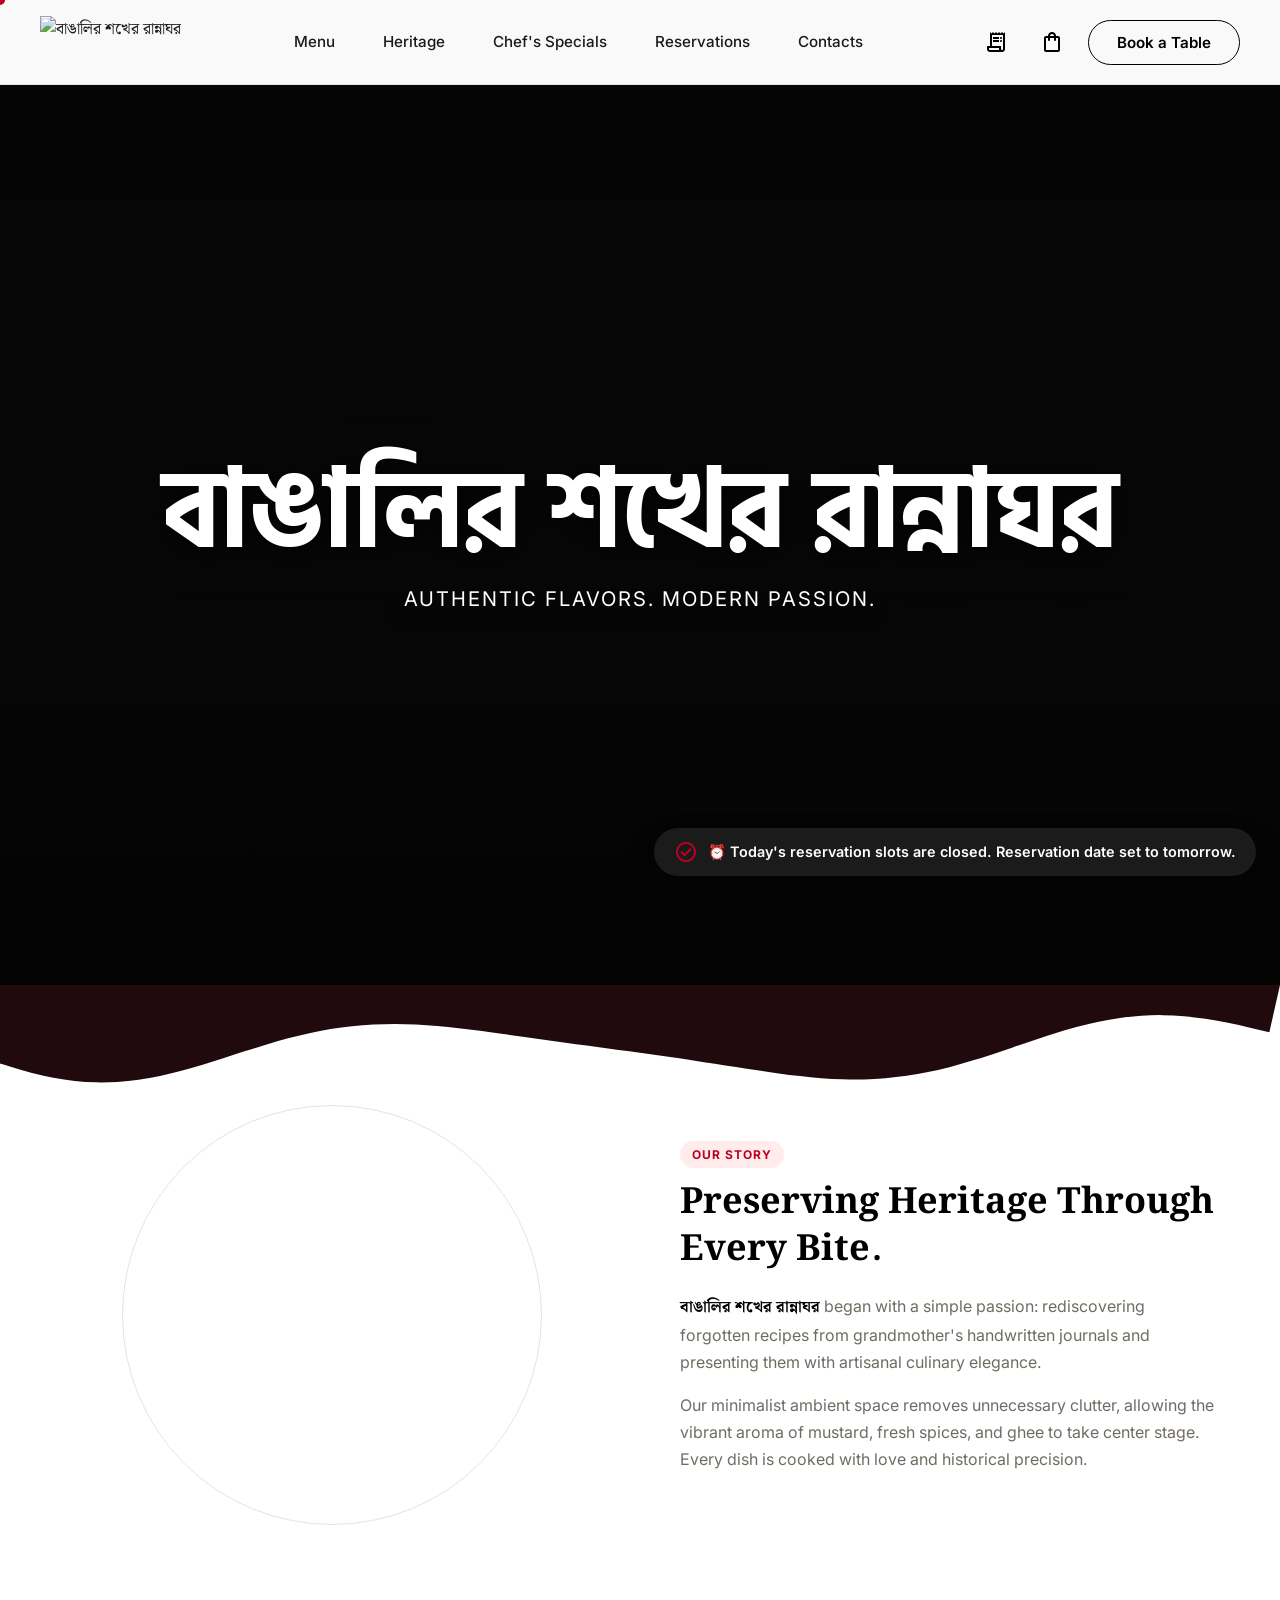
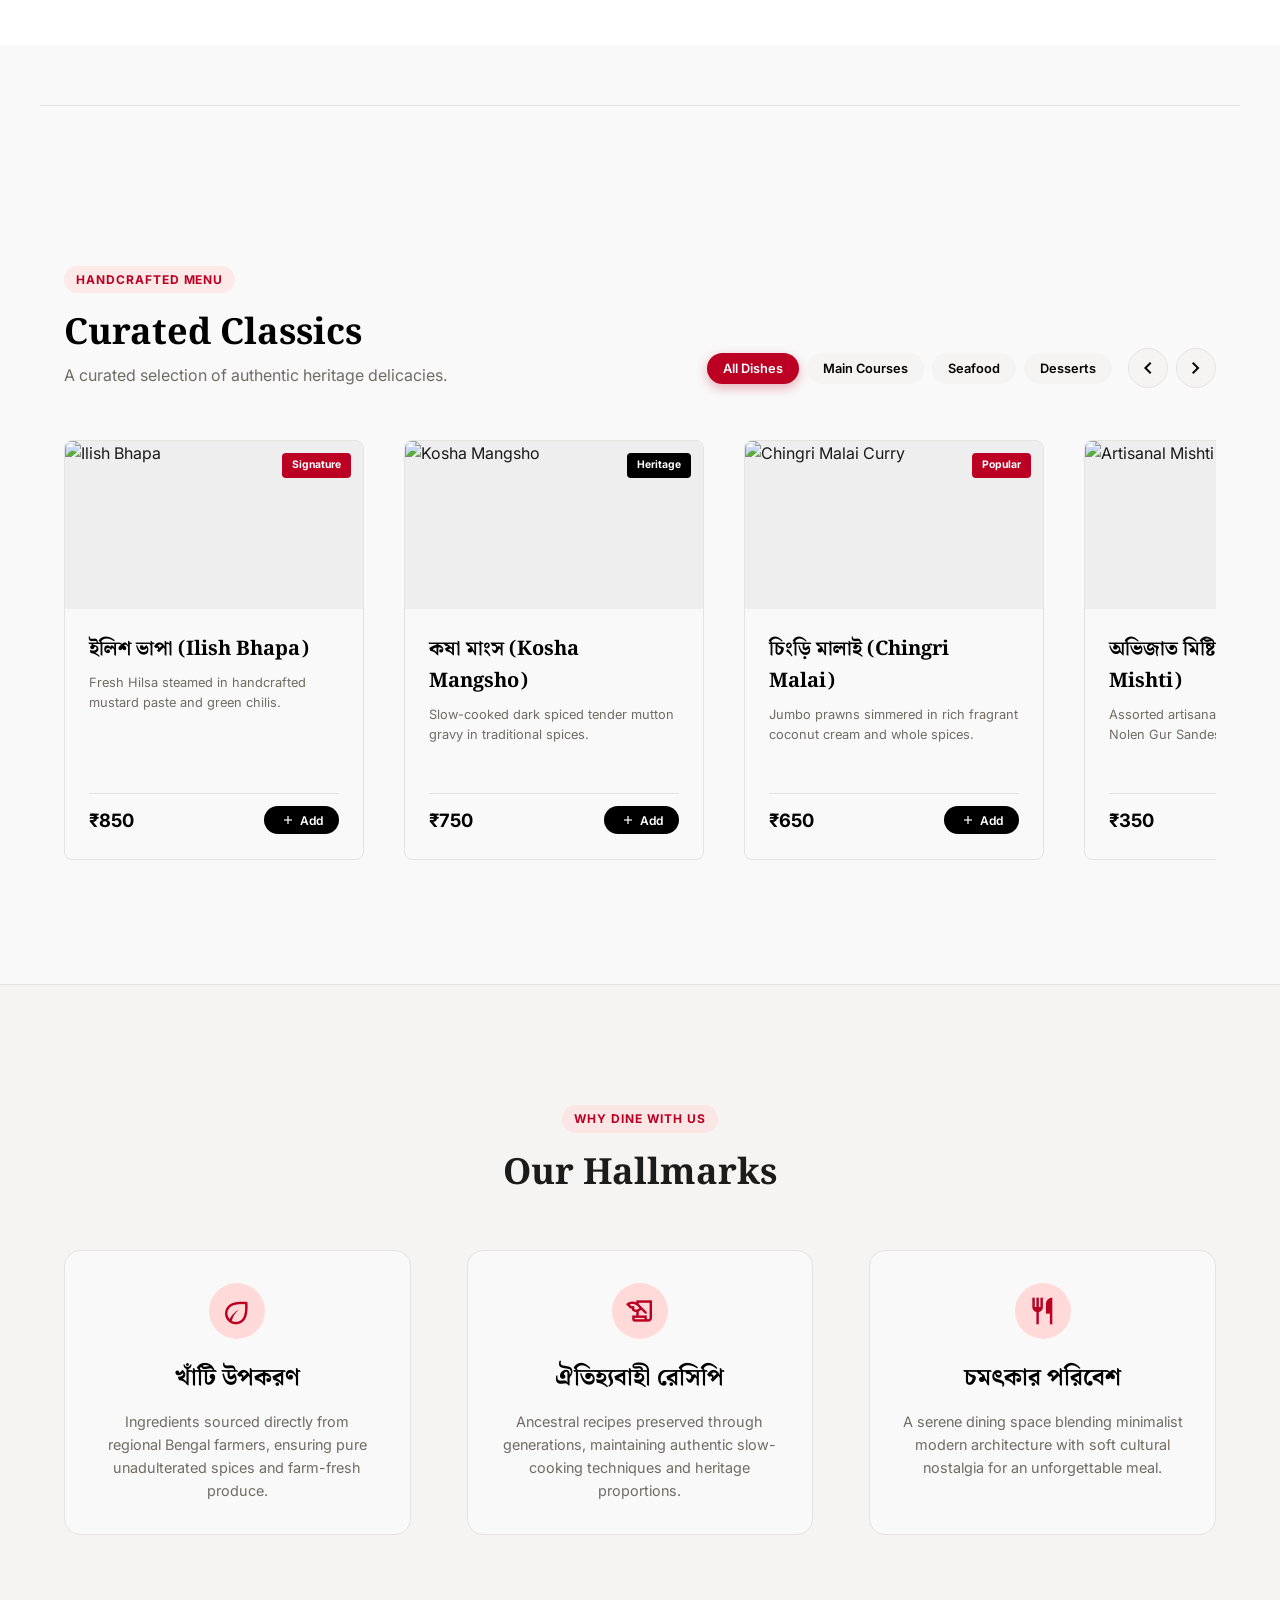
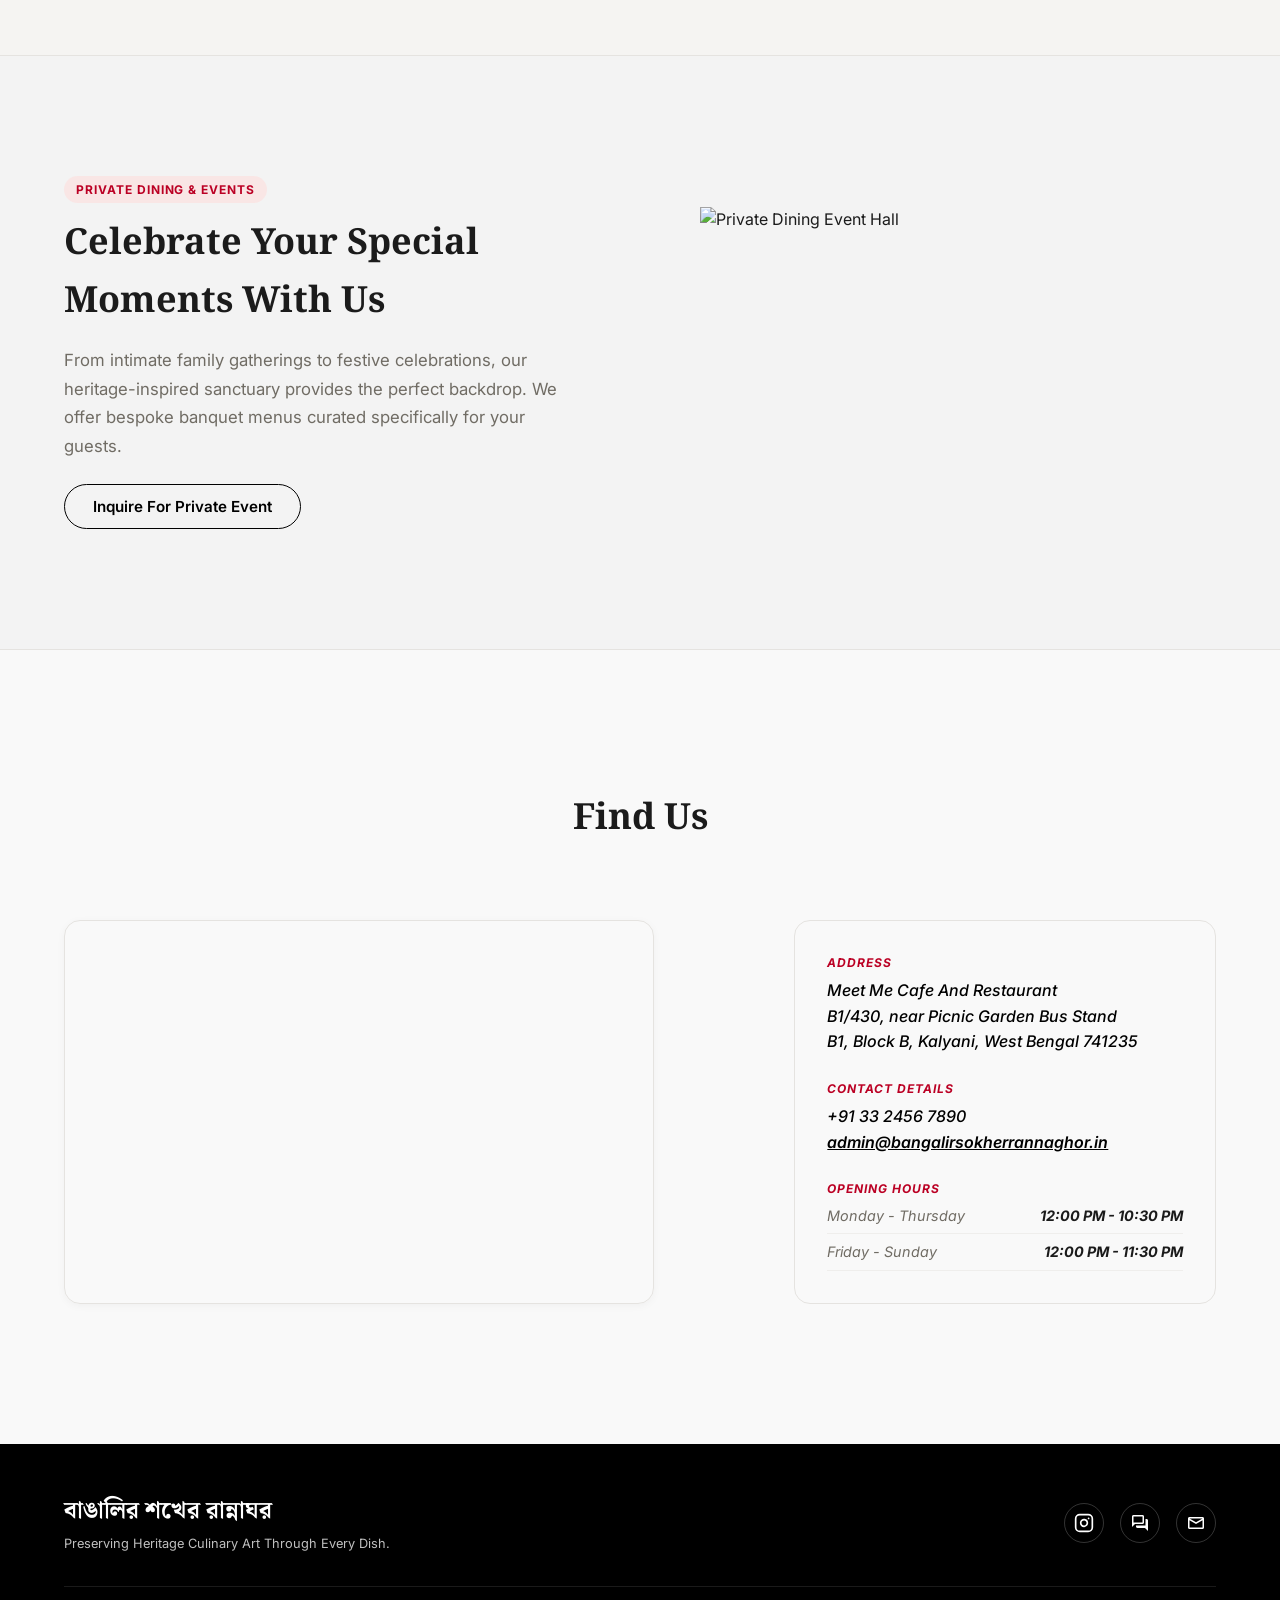
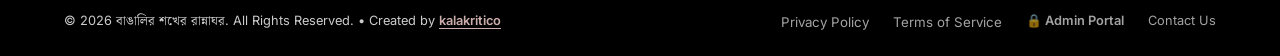
==== commit c5669a34: "changed the JSON-LD graph name" ====
--- a/index.html
+++ b/index.html
@@ -20,8 +20,8 @@
           "@type": "WebSite",
           "@id": "https://www.bangalirsokherrannaghor.in/#website",
           "url": "https://www.bangalirsokherrannaghor.in",
-          "name": "বাঙালির শখের রান্নাঘর",
-          "alternateName": "Bengali Shokher Ranna",
+          "name": "Bengali Shokher Rannaghor",
+          "alternateName": "বাঙালির শখের রান্নাঘর",
           "description": "বাঙালির শখের রান্নাঘর - Experience authentic Bengali & Tangra cuisine crafted with heritage recipes and presented with modern elegance."
         },
         {
@@ -116,7 +116,8 @@
     <!-- Google Maps Preconnect & Map Embed Preload -->
     <link rel="preconnect" href="https://www.google.com">
     <link rel="preconnect" href="https://maps.googleapis.com">
-    <link rel="preload" as="document" href="https://www.google.com/maps/embed?pb=!1m18!1m12!1m3!1d235093.06464062235!2d88.4436955!3d22.97492135!2m3!1f0!2f0!3f0!3m2!1i1024!2i768!4f13.1!3m3!1m2!1s0x39f895dd07b910c5%3A0xb6a72fc46b725ff1!2sMeet%20Me%20Cafe%20And%20Restaurant!5e0!3m2!1sen!2sin!4v1786388961071!5m2!1sen!2sin">
+    <link rel="preload" as="document"
+        href="https://www.google.com/maps/embed?pb=!1m18!1m12!1m3!1d235093.06464062235!2d88.4436955!3d22.97492135!2m3!1f0!2f0!3f0!3m2!1i1024!2i768!4f13.1!3m3!1m2!1s0x39f895dd07b910c5%3A0xb6a72fc46b725ff1!2sMeet%20Me%20Cafe%20And%20Restaurant!5e0!3m2!1sen!2sin!4v1786388961071!5m2!1sen!2sin">
 
     <!-- Pure Vanilla CSS Style File -->
     <link rel="stylesheet" href="style.css">
@@ -478,14 +479,16 @@
                     <div class="map-wrapper">
                         <iframe
                             src="https://www.google.com/maps/embed?pb=!1m18!1m12!1m3!1d235093.06464062235!2d88.4436955!3d22.97492135!2m3!1f0!2f0!3f0!3m2!1i1024!2i768!4f13.1!3m3!1m2!1s0x39f895dd07b910c5%3A0xb6a72fc46b725ff1!2sMeet%20Me%20Cafe%20And%20Restaurant!5e0!3m2!1sen!2sin!4v1786388961071!5m2!1sen!2sin"
-                            loading="lazy" referrerpolicy="strict-origin-when-cross-origin" title="Restaurant Map Location">
+                            loading="lazy" referrerpolicy="strict-origin-when-cross-origin"
+                            title="Restaurant Map Location">
                         </iframe>
                     </div>
 
                     <address class="contact-card">
                         <div class="contact-item">
                             <h4>Address</h4>
-                            <p>Meet Me Cafe And Restaurant<br>B1/430, near Picnic Garden Bus Stand<br>B1, Block B, Kalyani, West Bengal 741235</p>
+                            <p>Meet Me Cafe And Restaurant<br>B1/430, near Picnic Garden Bus Stand<br>B1, Block B,
+                                Kalyani, West Bengal 741235</p>
                         </div>
                         <div class="contact-item">
                             <h4>Contact Details</h4>
@@ -957,8 +960,8 @@
                 </div>
 
                 <div class="social-links">
-                    <a href="https://www.instagram.com/cafe.meetme_/" target="_blank" rel="noopener noreferrer" class="social-icon"
-                        title="Follow us on Instagram" aria-label="Instagram">
+                    <a href="https://www.instagram.com/cafe.meetme_/" target="_blank" rel="noopener noreferrer"
+                        class="social-icon" title="Follow us on Instagram" aria-label="Instagram">
                         <svg width="20" height="20" viewBox="0 0 24 24" fill="none" stroke="currentColor"
                             stroke-width="2" stroke-linecap="round" stroke-linejoin="round">
                             <rect x="2" y="2" width="20" height="20" rx="5" ry="5"></rect>
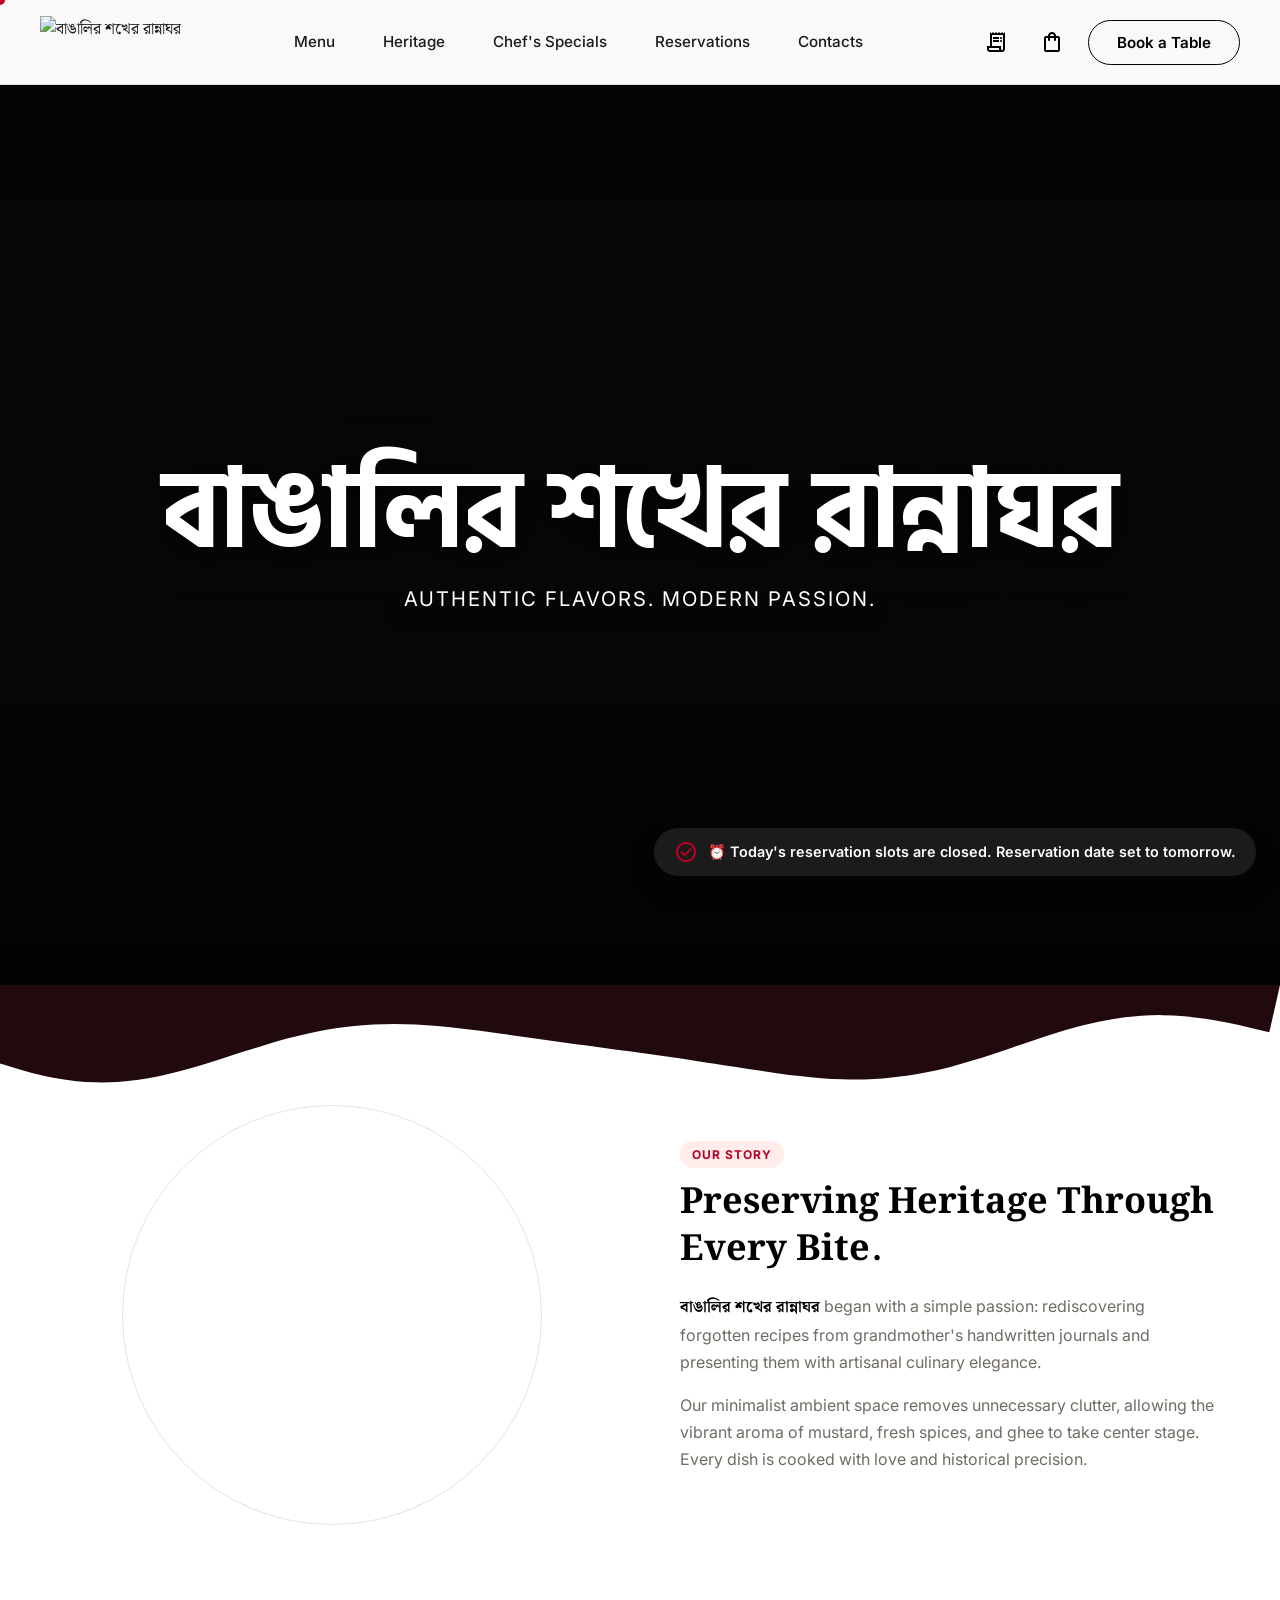
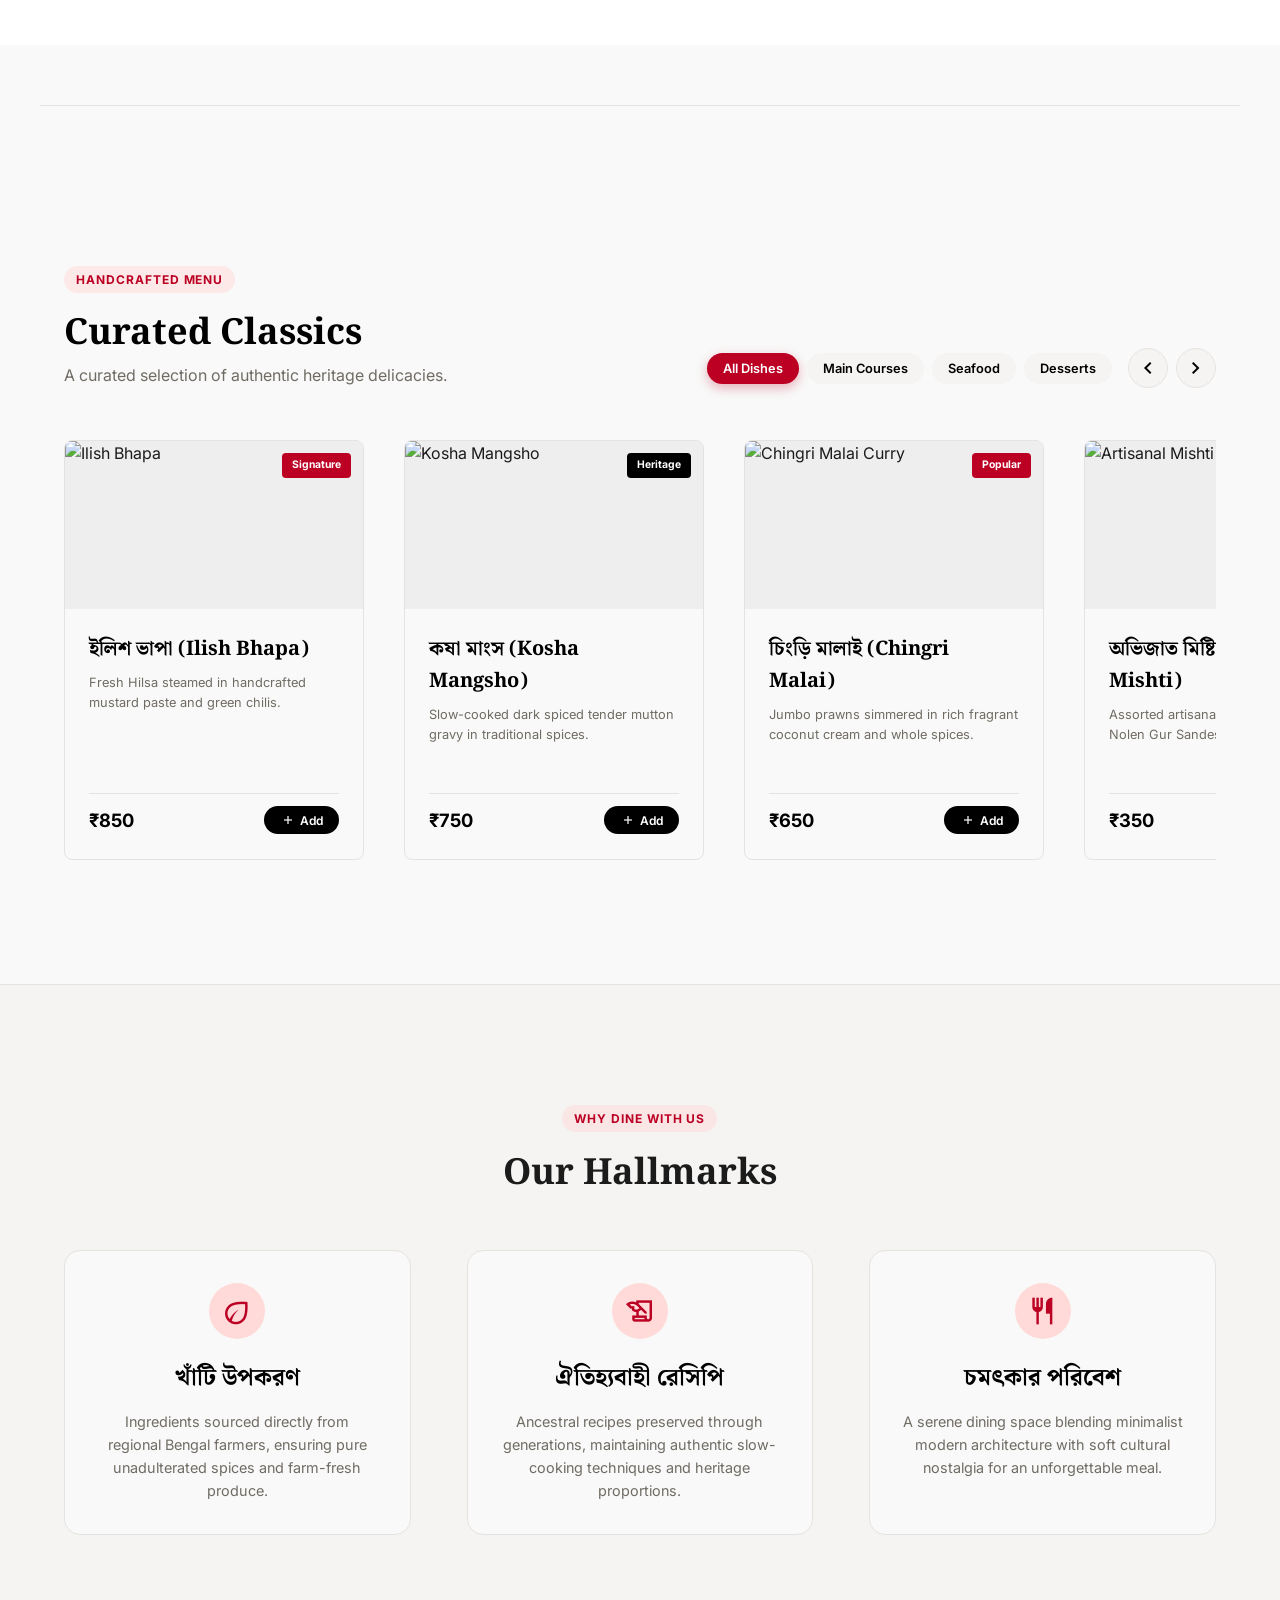
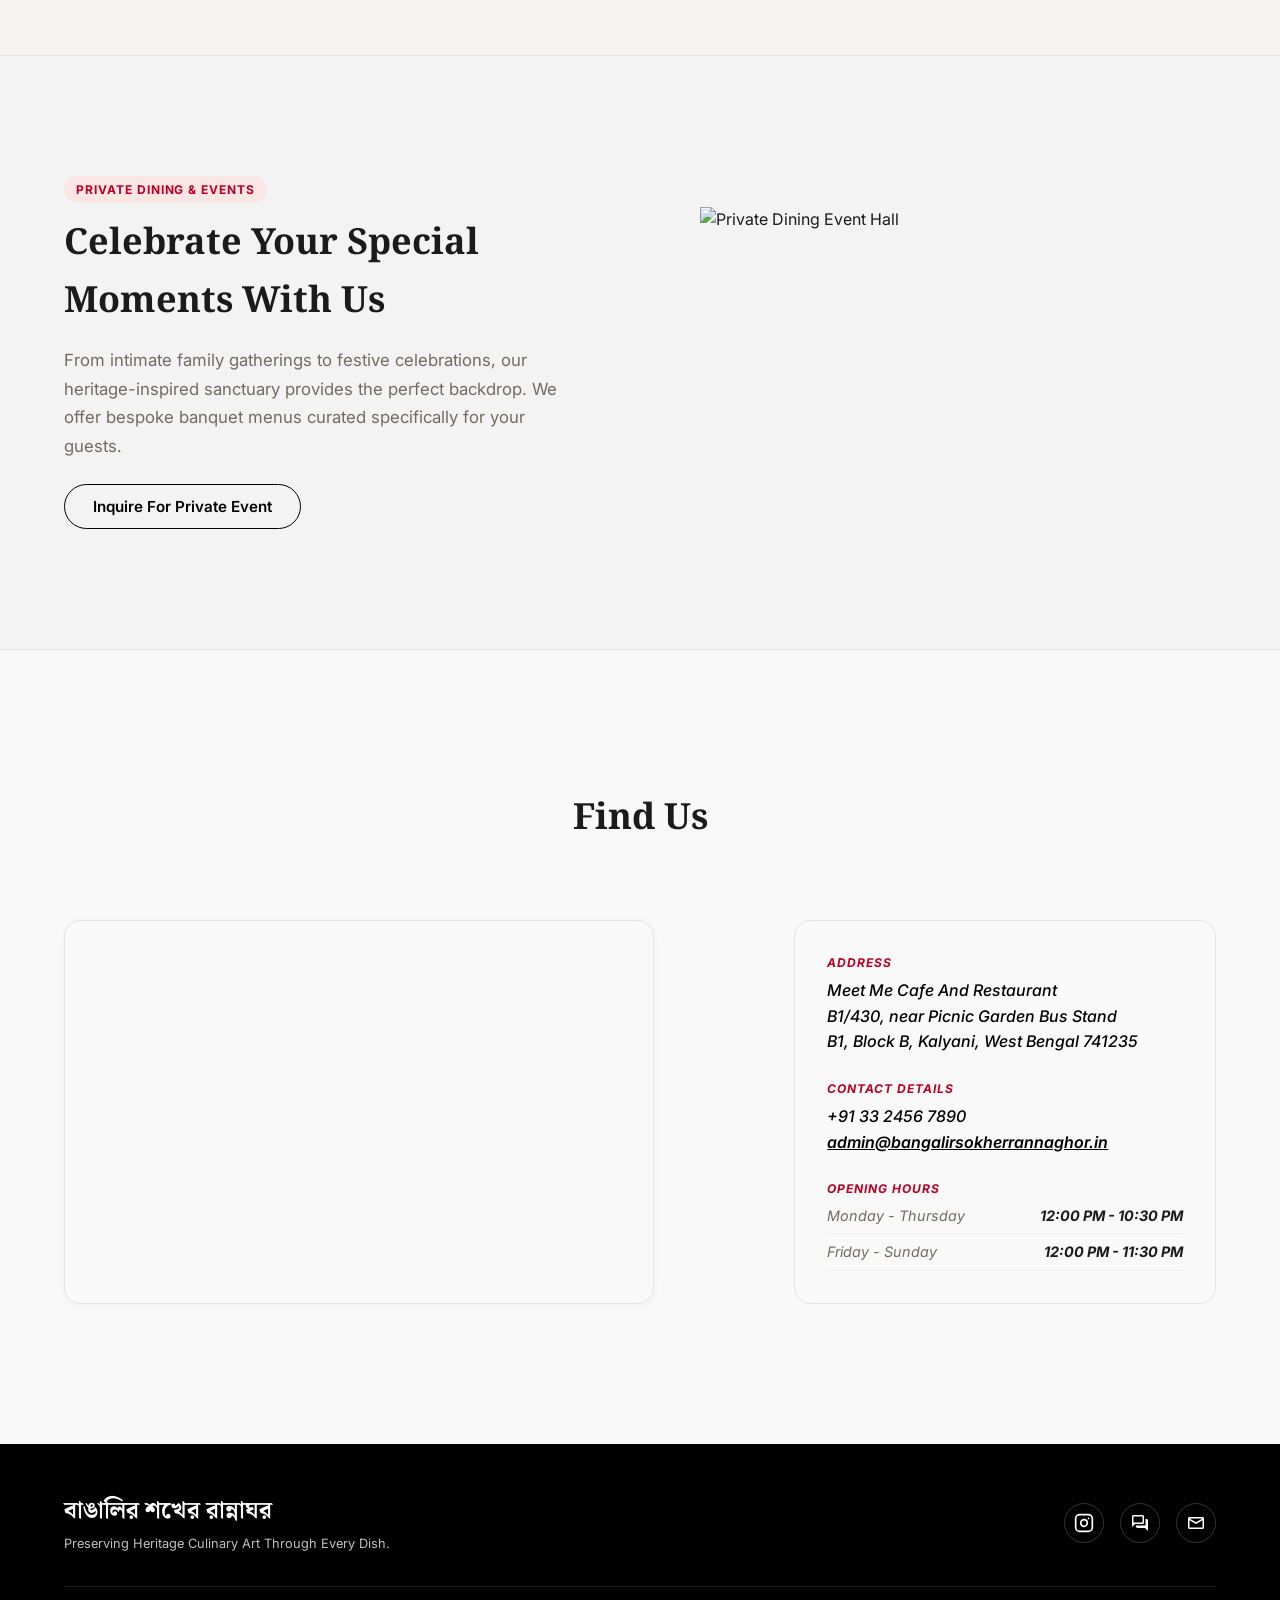
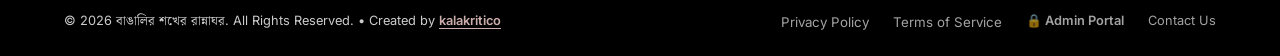
==== commit a9672eed: "feat: Locomotive Scroll, GSAP text/body parallax, organic fluid blob & mobile touch interactions" ====
--- a/index.html
+++ b/index.html
@@ -119,6 +119,9 @@
     <link rel="preload" as="document"
         href="https://www.google.com/maps/embed?pb=!1m18!1m12!1m3!1d235093.06464062235!2d88.4436955!3d22.97492135!2m3!1f0!2f0!3f0!3m2!1i1024!2i768!4f13.1!3m3!1m2!1s0x39f895dd07b910c5%3A0xb6a72fc46b725ff1!2sMeet%20Me%20Cafe%20And%20Restaurant!5e0!3m2!1sen!2sin!4v1786388961071!5m2!1sen!2sin">
 
+    <!-- Locomotive Scroll Engine CSS -->
+    <link rel="stylesheet" href="https://cdn.jsdelivr.net/npm/locomotive-scroll@4.1.4/dist/locomotive-scroll.min.css">
+
     <!-- Pure Vanilla CSS Style File -->
     <link rel="stylesheet" href="style.css">
 </head>
@@ -176,8 +179,8 @@
         </div>
     </header>
 
-    <!-- Main Web Content -->
-    <main>
+    <!-- Main Web Content with Locomotive Scroll Engine Container -->
+    <main id="main-content" data-scroll-container>
         <!-- ─── HERO SECTION (FROM HERO.HTML) ─── -->
         <section class="hero" id="hero">
 
@@ -989,6 +992,7 @@
                 </div>
             </div>
     </footer>
+    </main>
 
     <!-- Mobile Bottom Navigation Bar (Modern Website Experience) -->
     <nav class="mobile-bottom-nav" aria-label="Mobile Bottom Navigation">
@@ -1014,8 +1018,8 @@
         </a>
     </nav>
 
-    <!-- Lenis Smooth Scroll Engine (by Studio Freight / Darkroom Engineering) -->
-    <script src="https://cdn.jsdelivr.net/npm/@studio-freight/lenis@1.0.42/dist/lenis.min.js"></script>
+    <!-- Locomotive Scroll Engine (v4.1.4) -->
+    <script src="https://cdn.jsdelivr.net/npm/locomotive-scroll@4.1.4/dist/locomotive-scroll.min.js"></script>
 
     <!-- GSAP Core & Smooth Scroll Plugins -->
     <script src="https://cdnjs.cloudflare.com/ajax/libs/gsap/3.12.5/gsap.min.js"></script>
--- a/style.css
+++ b/style.css
@@ -56,31 +56,47 @@
     overscroll-behavior-y: bounce;
 }
 
-/* --- Lenis Premium Smooth Scroll Engine Rules --- */
-html.lenis,
-html.lenis body {
-    height: auto;
-}
-
-.lenis.lenis-smooth {
-    scroll-behavior: auto !important;
-}
-
-.lenis.lenis-smooth [data-lenis-prevent] {
-    overscroll-behavior: contain;
-}
-
-.lenis.lenis-stopped {
+/* --- Locomotive Scroll Premium Smooth Scroll Engine Rules --- */
+html.has-scroll-smooth {
     overflow: hidden;
-}
-
-.lenis.lenis-scrolling iframe {
-    pointer-events: none;
+    position: fixed;
+    left: 0;
+    right: 0;
+    top: 0;
+    bottom: 0;
+}
+
+html.has-scroll-dragging {
+    -webkit-user-select: none;
+    -moz-user-select: none;
+    -ms-user-select: none;
+    user-select: none;
+}
+
+.has-scroll-smooth body {
+    overflow: hidden;
+}
+
+.has-scroll-smooth [data-scroll-container] {
+    min-height: 100vh;
+    will-change: transform;
 }
 
 /* --- Hardware-Accelerated Animation Classes (60fps GPU pipeline) --- */
-.gsap-text-reveal {
+.gsap-text-reveal,
+.gsap-heading-parallax,
+.gsap-body-parallax,
+.story-title,
+.menu-title,
+.contact-title,
+.feature-title,
+.section-label,
+.story-text p,
+.hero-description,
+.contact-desc,
+.section-subtitle {
     will-change: transform, opacity;
+    transform: translateZ(0);
 }
 
 .gsap-parallax-wrap {
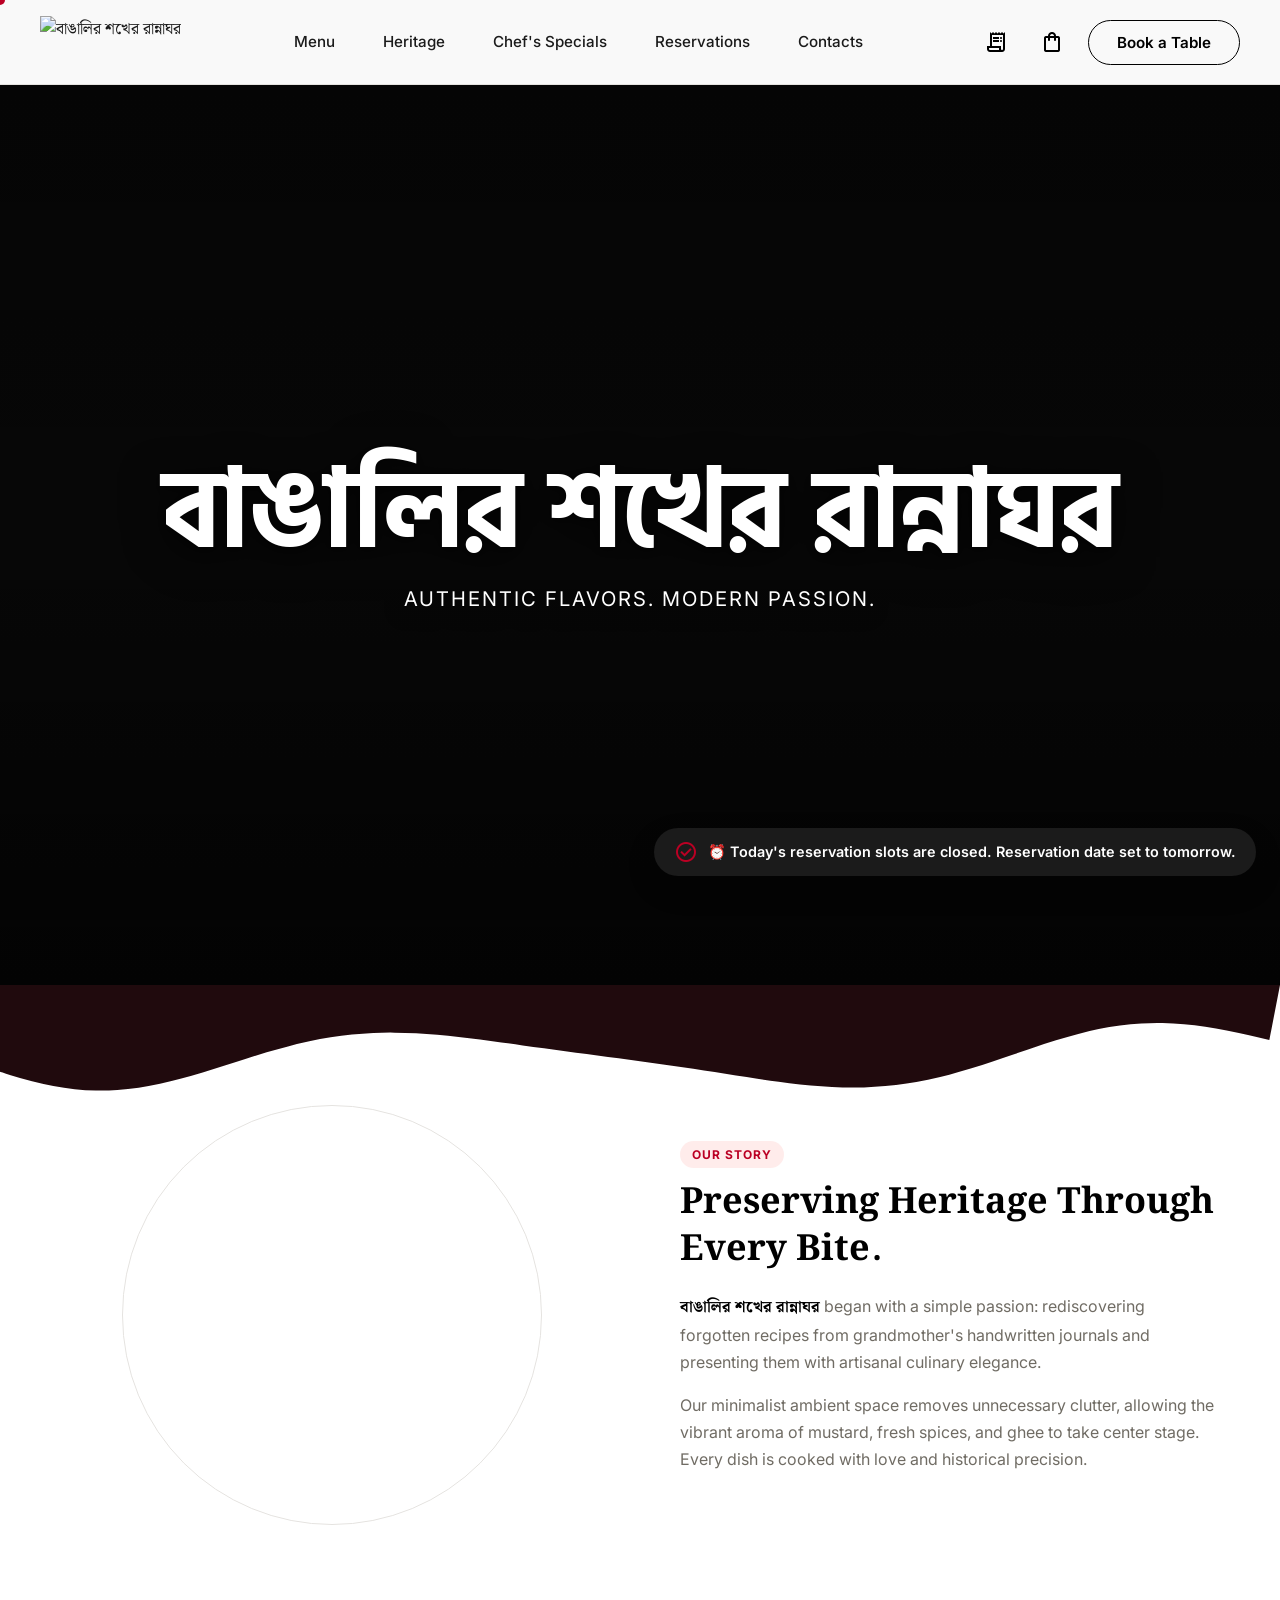
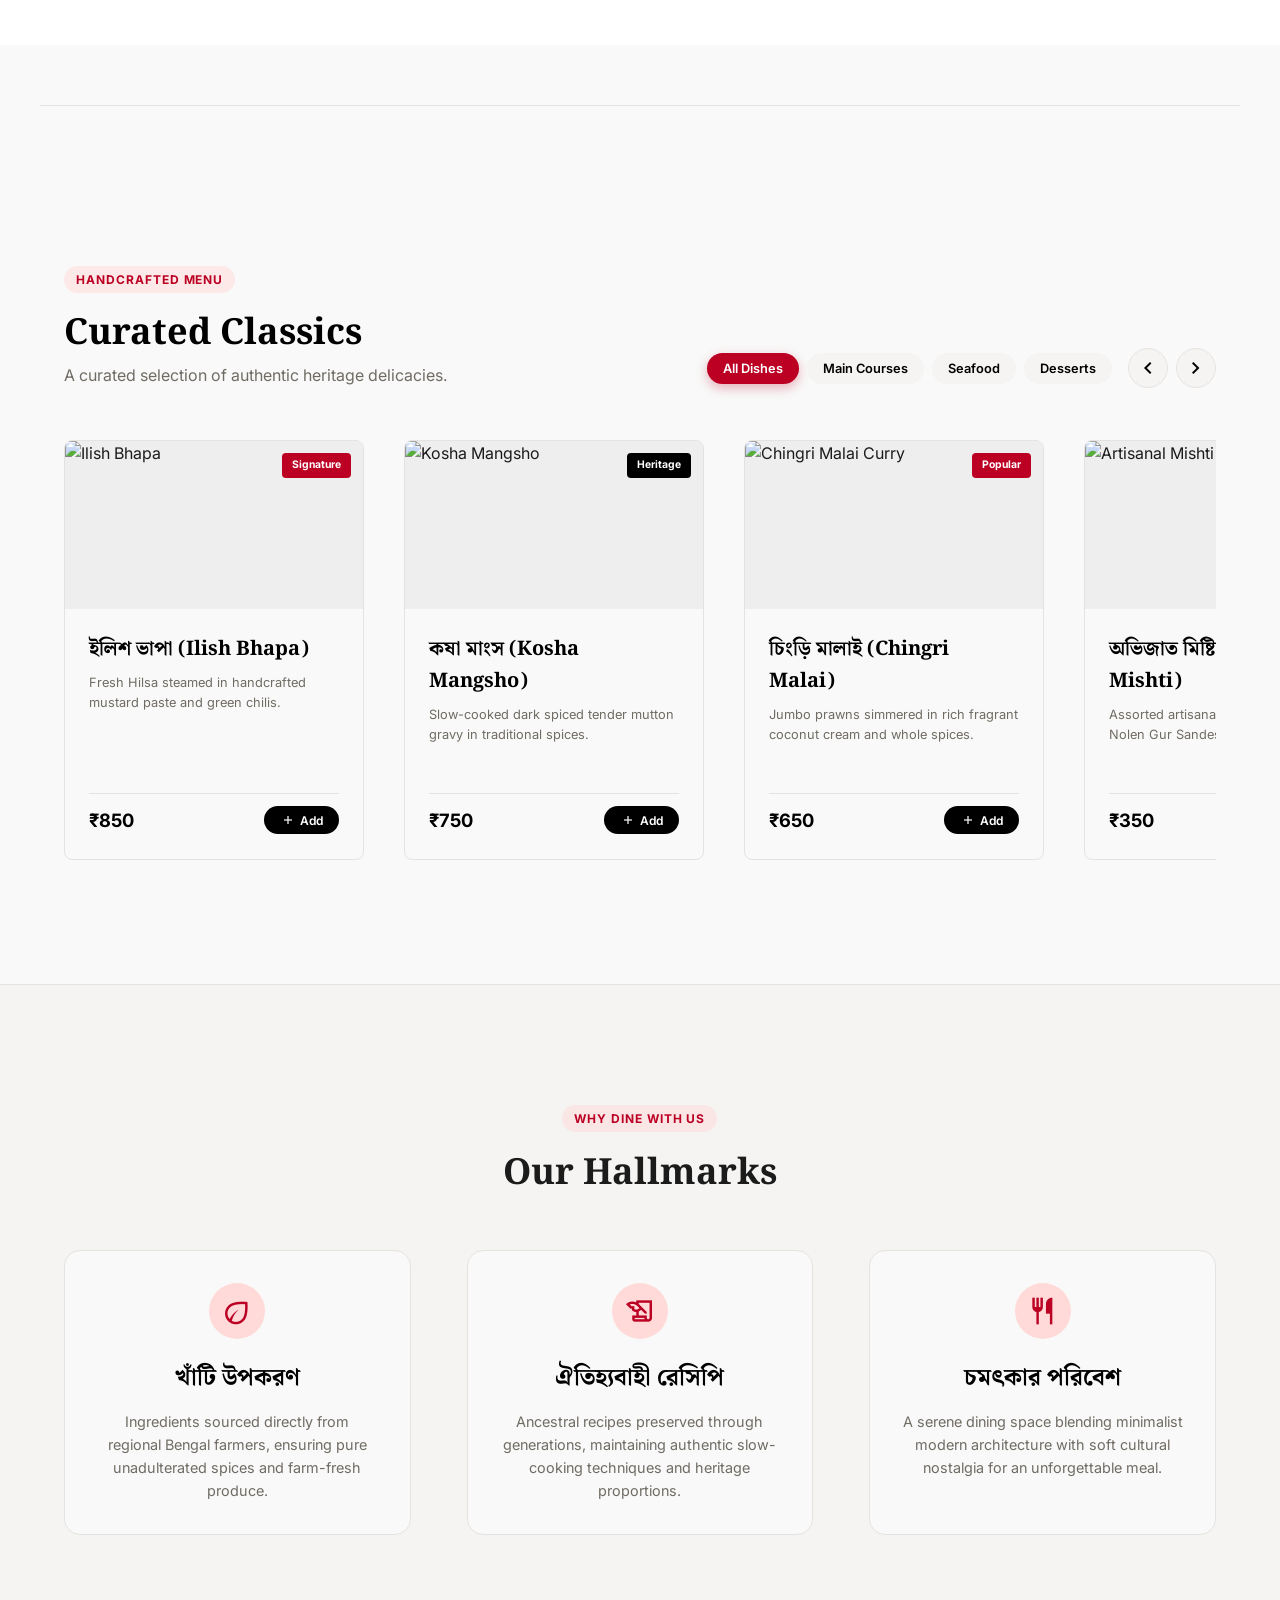
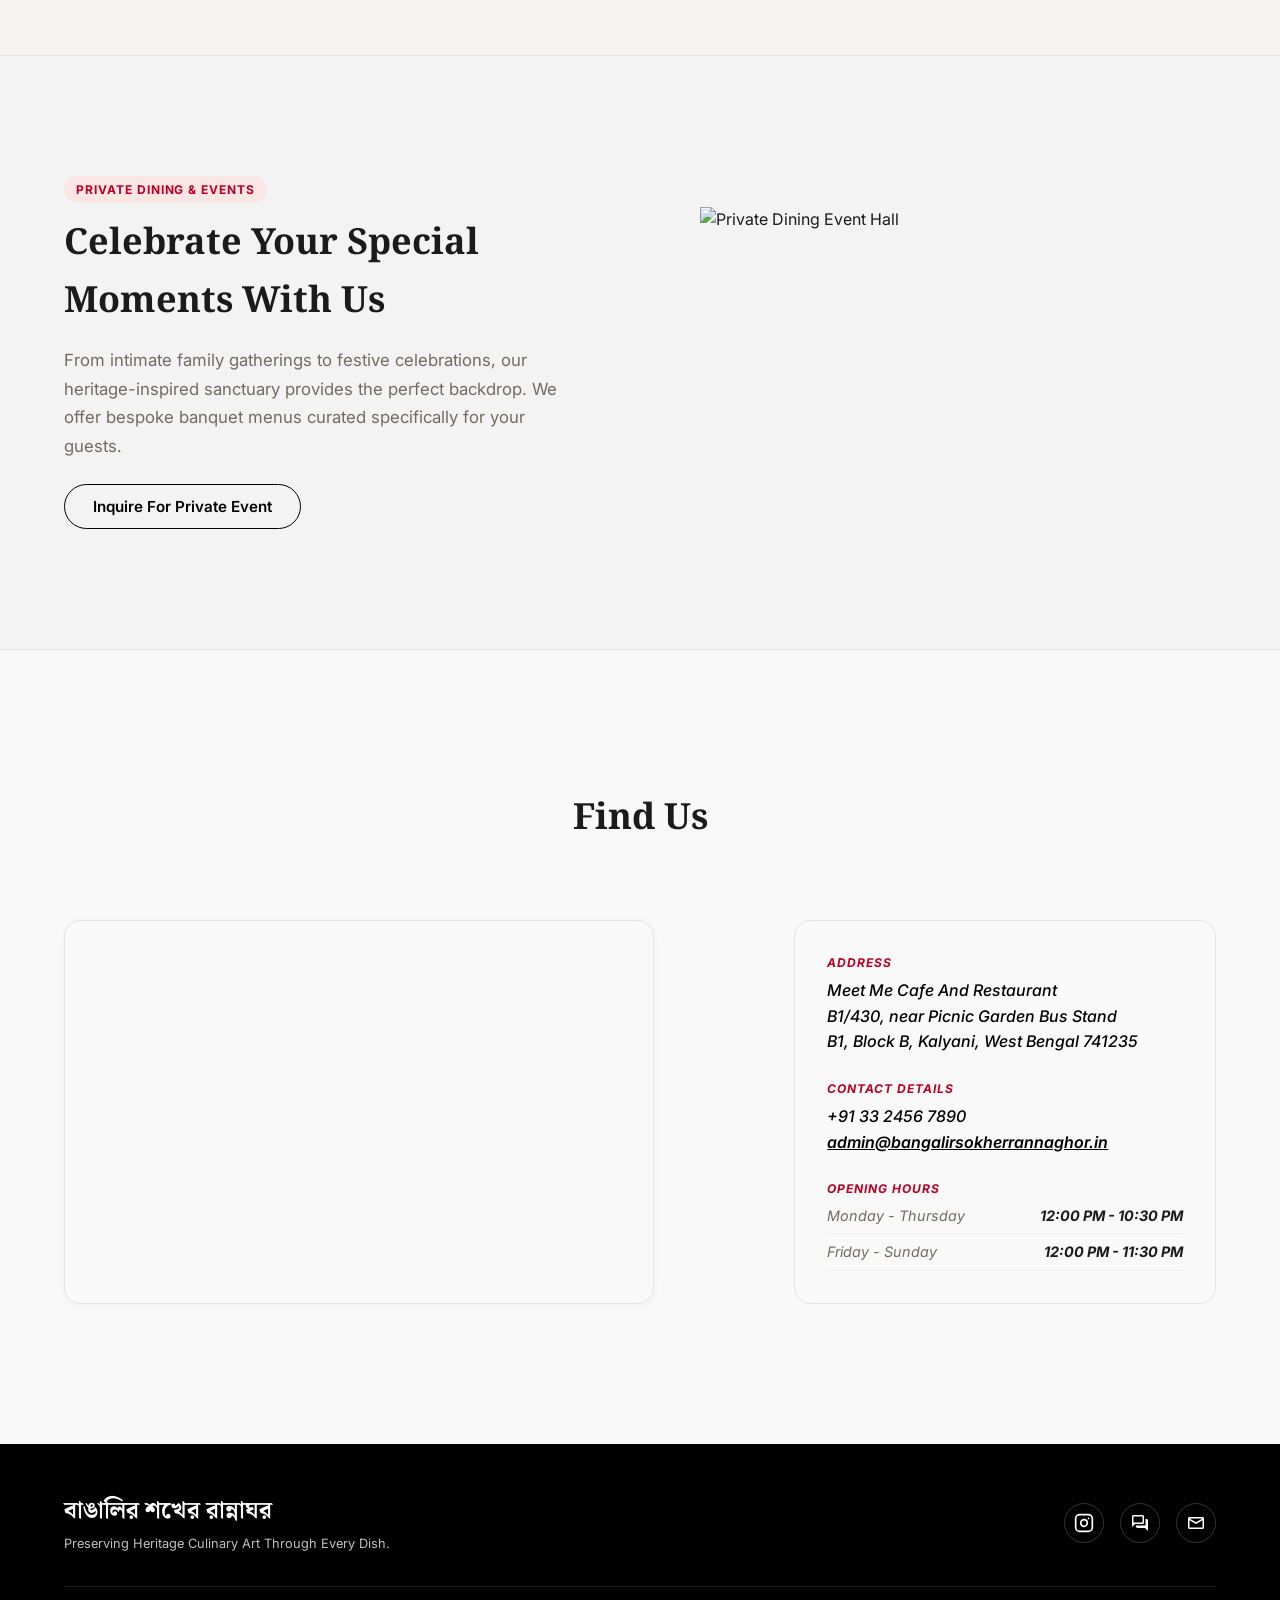
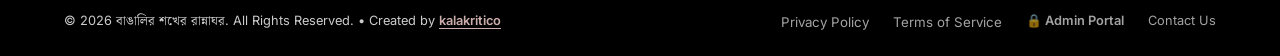
==== commit 52151289: "feat: configure Vercel API rewrites, CORS, rate limits, and multi-brand admin panel" ====
--- a/index.html
+++ b/index.html
@@ -581,7 +581,9 @@
                 <div class="form-group" style="margin-top: 12px;">
                     <label class="form-label">Restaurant Outlet Branch *</label>
                     <select id="res-outlet-id" class="form-select">
-                        <option value="OUTLET-01" selected>📍 Kalyani Branch - Main Outlet (OUTLET-01)</option>
+                        <option value="KL01" selected>📍 BSR Kalyani Main (KL01)</option>
+                        <option value="KL02">📍 BSR Kalyani Branch 2 (KL02)</option>
+                        <option value="MM01">☕ Meet Me Kalyani (MM01) - Cafe</option>
                     </select>
                 </div>
 
@@ -680,7 +682,9 @@
                     <div class="form-group">
                         <label class="form-label">Restaurant Outlet Branch *</label>
                         <select id="chk-outlet-id" class="form-input" style="cursor: pointer;">
-                            <option value="OUTLET-01" selected>📍 Kalyani Branch - Main Outlet (OUTLET-01)</option>
+                            <option value="KL01" selected>📍 BSR Kalyani Main (KL01)</option>
+                            <option value="KL02">📍 BSR Kalyani Branch 2 (KL02)</option>
+                            <option value="MM01">☕ Meet Me Kalyani (MM01) - Cafe</option>
                         </select>
                     </div>
 
@@ -987,10 +991,11 @@
                         Policy</button>
                     <button id="open-terms-btn" style="opacity: 0.8; color: #ffffff; cursor: pointer;">Terms of
                         Service</button>
-                    <a href="admin.html" style="opacity: 0.8; color: #ffffff; font-weight: 600;">🔒 Admin Portal</a>
+                    <a href="admin.html" class="desktop-only hide-on-mobile" style="opacity: 0.8; color: #ffffff; font-weight: 600;">🔒 Admin Portal</a>
                     <a href="#contact" style="opacity: 0.8;">Contact Us</a>
                 </div>
             </div>
+        </div>
     </footer>
     </main>
 
--- a/style.css
+++ b/style.css
@@ -1776,10 +1776,30 @@
         border-radius: var(--radius-md);
     }
 
-    /* Form Modal & Drawer Mobile */
+    /* Form Modal & Drawer Mobile — constrain height accounting for browser top/bottom chrome
+       dvh = dynamic viewport height: auto-adjusts when mobile address bar shows/hides.
+       env(safe-area-inset-top) covers notched / browser-chrome top space on real devices. */
     .modal-box {
-        padding: 24px 16px;
+        padding: 20px 16px 24px;
         max-width: 92%;
+        /* fallback for browsers that don't support dvh */
+        max-height: calc(82vh - env(safe-area-inset-top, 0px));
+        /* preferred: dvh shrinks with visible browser chrome */
+        max-height: calc(82dvh - env(safe-area-inset-top, 0px));
+        overflow-y: auto;
+        -webkit-overflow-scrolling: touch;
+    }
+
+    /* Keep close button pinned so it never scrolls out of view — same look as desktop */
+    .modal-close-btn {
+        position: sticky;
+        top: 8px;
+        float: right;
+        z-index: 10;
+        background: transparent;
+        padding: 4px;
+        margin-bottom: -32px;
+        color: var(--color-primary);
     }
 
     .form-row {
@@ -1912,7 +1932,20 @@
     display: none !important;
 }
 
+/* --- Hide Admin Panel links on Mobile Devices (<= 768px) --- */
 @media (max-width: 768px) {
+    .desktop-only,
+    .hide-on-mobile,
+    .hide-mobile,
+    a[href="admin.html"],
+    a[href="/admin.html"],
+    a[href="/admin"] {
+        display: none !important;
+    }
+}
+
+@media (max-width: 768px) {
+
     .site-header .brand-logo {
         padding-left: 14px;
     }
@@ -1977,6 +2010,16 @@
         transform: translateY(-2px) !important;
     }
 
+    /* Modal backdrop: align from top, accounting for browser top chrome + bottom nav bar.
+       env(safe-area-inset-top) covers the mobile browser address bar / notch space.  */
+    .modal-backdrop {
+        align-items: flex-start !important;
+        /* fallback */
+        padding-top: calc(12px + env(safe-area-inset-top, 0px));
+        /* preferred: accounts for browser address bar height dynamically */
+        padding-bottom: 74px; /* above the 64px mobile bottom nav bar */
+    }
+
     .drawer-backdrop,
     .modal-backdrop {
         z-index: 10000 !important;
@@ -3696,4 +3739,114 @@
         z-index: 999 !important;
         padding-bottom: env(safe-area-inset-bottom) !important;
     }
+}
+
+/* ==========================================================================
+   Meet Me Cafe & Multi-Brand Admin Dashboard Styles
+   ========================================================================== */
+
+.brand-bar-container {
+    display: flex;
+    justify-content: flex-start;
+    align-items: center;
+    margin: 8px 0 24px;
+}
+
+.brand-segmented-filter {
+    display: inline-flex;
+    background: #f1f5f9;
+    padding: 4px;
+    border-radius: 9999px;
+    border: 1px solid #e2e8f0;
+    box-shadow: 0 1px 3px rgba(0, 0, 0, 0.05);
+    gap: 4px;
+}
+
+.brand-pill {
+    display: inline-flex;
+    align-items: center;
+    gap: 6px;
+    padding: 8px 18px;
+    border-radius: 9999px;
+    border: none;
+    background: transparent;
+    color: #64748b;
+    font-size: 0.88rem;
+    font-weight: 600;
+    cursor: pointer;
+    transition: all 0.2s cubic-bezier(0.4, 0, 0.2, 1);
+    white-space: nowrap;
+    user-select: none;
+}
+
+.brand-pill .material-symbols-outlined {
+    font-size: 18px;
+    transition: transform 0.2s ease;
+}
+
+.brand-pill:hover {
+    color: #1e293b;
+    background: rgba(255, 255, 255, 0.6);
+}
+
+.brand-pill:hover .material-symbols-outlined {
+    transform: scale(1.1);
+}
+
+/* Active State: All Channels */
+.brand-pill.active[data-brand="ALL"] {
+    background: #1e293b;
+    color: #ffffff;
+    box-shadow: 0 2px 8px rgba(30, 41, 59, 0.25);
+}
+
+/* Active State: BSR Restaurant */
+.brand-pill.active[data-brand="RESTAURANT"] {
+    background: #bb0024;
+    color: #ffffff;
+    box-shadow: 0 2px 8px rgba(187, 0, 36, 0.3);
+}
+
+/* Active State: Meet Me Cafe */
+.brand-pill.active[data-brand="CAFE"] {
+    background: #d97706;
+    color: #ffffff;
+    box-shadow: 0 2px 8px rgba(217, 119, 6, 0.3);
+}
+
+/* Order Badge for Brand */
+.order-brand-badge {
+    display: inline-flex;
+    align-items: center;
+    gap: 4px;
+    padding: 2px 8px;
+    border-radius: 9999px;
+    font-size: 0.72rem;
+    font-weight: 700;
+    letter-spacing: 0.02em;
+}
+
+.order-brand-badge.badge-cafe {
+    background: #fef3c7;
+    color: #92400e;
+    border: 1px solid #fde68a;
+}
+
+.order-brand-badge.badge-restaurant {
+    background: #fee2e2;
+    color: #991b1b;
+    border: 1px solid #fecaca;
+}
+
+@media (max-width: 640px) {
+    .brand-segmented-filter {
+        width: 100%;
+        display: flex;
+    }
+    .brand-pill {
+        flex: 1;
+        justify-content: center;
+        padding: 8px 10px;
+        font-size: 0.78rem;
+    }
 }
